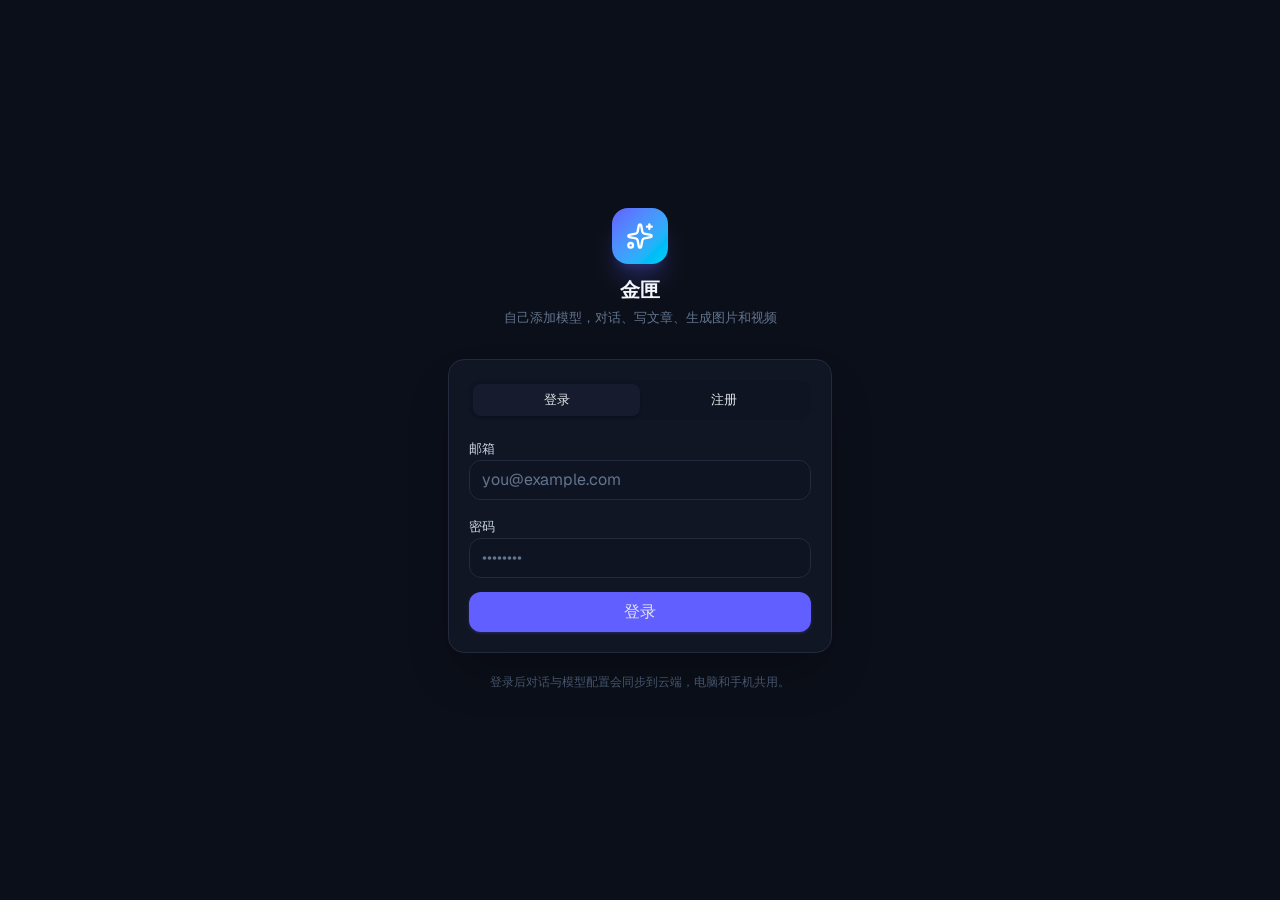
==== index.html @ fba9bb0e "Add files via upload" ====
<!doctype html>
<html lang="zh-CN">
  <head>
    <meta charset="UTF-8" />
    <link rel="icon" type="image/svg+xml" href="/icon.svg" />
    <meta
      name="viewport"
      content="width=device-width, initial-scale=1.0, viewport-fit=cover, interactive-widget=resizes-content"
    />
    <meta name="theme-color" content="#0b0f19" />
    <meta name="apple-mobile-web-app-capable" content="yes" />
    <meta name="apple-mobile-web-app-status-bar-style" content="black-translucent" />
    <meta name="apple-mobile-web-app-title" content="金匣" />
    <link rel="apple-touch-icon" href="/icons/apple-touch-icon.png" />
    <link rel="stylesheet" href="/fonts/noto-serif/serif.css" />
    <title>金匣</title>
    <style>html,body{background:#0b0f19;margin:0}</style>
    <script type="module" crossorigin src="/assets/index-Cqch6Ozb.js"></script>
    <link rel="stylesheet" crossorigin href="/assets/index-hVy7DQeT.css">
  <link rel="manifest" href="/manifest.webmanifest"></head>
  <body>
    <div id="root"></div>
  </body>
</html>
---- fonts/noto-serif/serif.css ----
/* 欢迎页标题子集：9 个分片 */
@font-face {
  font-family: 'Noto Serif SC Variable';
  font-style: normal;
  font-display: swap;
  font-weight: 200 900;
  src: url(./noto-serif-sc-81-wght-normal.woff2) format('woff2-variations');
  unicode-range: U+5289,U+528b,U+528d,U+528f,U+5291-5293,U+529a,U+52a2,U+52a6-52a7,U+52ac-52ad,U+52af,U+52b4-52b5,U+52b9,U+52bb-52bc,U+52be,U+52c1,U+52c5,U+52ca,U+52cd,U+52d0,U+52d6-52d7,U+52d9,U+52db,U+52dd-52de,U+52e0,U+52e2-52e3,U+52e5,U+52e7-52f0,U+52f2-52f3,U+52f5-52f9,U+52fb-52fc,U+5302,U+5304,U+530b,U+530d,U+530f-5310,U+5315,U+531a,U+531c-531d,U+5321,U+5323,U+5326,U+532e-5331,U+5338,U+533c-533e,U+5344-5345,U+534b-534d,U+5350,U+5354,U+5358,U+535d-535f,U+5363,U+5368-5369,U+536c,U+536e-536f,U+5372,U+5379-537b,U+537d,U+538d-538e,U+5390,U+5393-5394,U+5396,U+539b-539d,U+53a0-53a1,U+53a3-53a5,U+53a9,U+53ad-53ae,U+53b0,U+53b2-53b3,U+53b5-53b8,U+53bc,U+53be,U+53c1,U+53c3-53c7,U+53ce-53cf,U+53d2-53d3,U+53d5,U+53da,U+53de-53df,U+53e1-53e2;
}

@font-face {
  font-family: 'Noto Serif SC Variable';
  font-style: normal;
  font-display: swap;
  font-weight: 200 900;
  src: url(./noto-serif-sc-109-wght-normal.woff2) format('woff2-variations');
  unicode-range: U+a5,U+2192,U+2605,U+4e11,U+4e22,U+4e32,U+4f0d,U+4f0f,U+4f69,U+4ff1,U+50b2,U+5154,U+51dd,U+51f0,U+5211,U+5269,U+533f,U+5366-5367,U+5389,U+5413,U+5440,U+5446,U+5561,U+574a,U+5751,U+57ab,U+5806,U+5821,U+582a,U+58f3,U+5938,U+5948,U+5978,U+59d1,U+5a03,U+5a07,U+5ac1,U+5acc,U+5ae9,U+5bb4,U+5bc4,U+5c3f,U+5e3d,U+5e7d,U+5f92,U+5faa,U+5fe0,U+5ffd,U+6016,U+60a0,U+60dc,U+60e8,U+614e,U+6212,U+6284,U+62c6,U+62d3-62d4,U+63f4,U+642c,U+6478,U+6491-6492,U+64e6,U+6591,U+65a4,U+664b,U+6735,U+6746,U+67f1,U+67f3,U+6842,U+68af,U+68c9,U+68cb,U+6a31,U+6b3a,U+6bc1,U+6c0f,U+6c27,U+6c57,U+6cc4,U+6ce5,U+6d2a,U+6d66,U+6d69,U+6daf,U+6e58,U+6ecb,U+6ef4,U+707e,U+7092,U+70ab,U+71d5,U+7275,U+7384,U+73b2,U+7434,U+74e6,U+74f7,U+75bc,U+76c8,U+76d0,U+7709,U+77ac,U+7855,U+78a7,U+78c1,U+7a77,U+7b79,U+7c92,U+7cae,U+7cd5,U+7ea4,U+7eb5,U+7ebd,U+7f5a,U+7fd4,U+7ffc,U+8083,U+8096,U+80a0,U+80d6,U+80de,U+8102,U+8109,U+810f,U+8179,U+8292,U+82b3,U+8352,U+8361,U+83cc,U+841d,U+8461,U+8482,U+8521,U+857e,U+85aa,U+866b,U+8776,U+8896,U+889c,U+88f8,U+8a9e,U+8bc8,U+8bf8,U+8c0b,U+8c28,U+8d2b,U+8d2f,U+8d37,U+8d3a,U+8d54,U+8dc3,U+8dcc,U+8df5,U+8e0f,U+8e48,U+8f86,U+8f88,U+8f9e,U+8fc1,U+8fc8,U+8feb,U+9065,U+90a6,U+90aa,U+90bb,U+90c1,U+94dc,U+9521,U+9676,U+96d5,U+970d,U+9897,U+997c,U+9a70,U+9a76,U+9a9a,U+9ad4,U+9e23,U+9e7f,U+9f3b,U+e675,U+e6b9,U+ffe5;
}

@font-face {
  font-family: 'Noto Serif SC Variable';
  font-style: normal;
  font-display: swap;
  font-weight: 200 900;
  src: url(./noto-serif-sc-112-wght-normal.woff2) format('woff2-variations');
  unicode-range: U+23,U+3d,U+4e01,U+4e39,U+4e73,U+4ecd,U+4ed9,U+4eea,U+4f0a,U+4f1f,U+4f5b,U+4fa0,U+4fc3,U+501f,U+50a8,U+515a,U+5175,U+51a0,U+51c0,U+51e1,U+51e4,U+5200,U+520a,U+5224,U+523a,U+52aa,U+52b1,U+52b3,U+5348,U+5353,U+5360,U+5371,U+5377,U+539a,U+541b,U+5434,U+547c,U+54e6,U+5510,U+5531,U+5609,U+56f0,U+56fa,U+5733,U+574f,U+5851,U+5854,U+5899,U+58c1,U+592e,U+5939,U+5976,U+5986,U+59bb,U+5a18,U+5a74,U+5b59,U+5b87,U+5b97,U+5ba0,U+5bab,U+5bbd-5bbe,U+5bf8,U+5c0a,U+5c3a,U+5c4a,U+5e16,U+5e1d,U+5e2d,U+5e8a,U+6015,U+602a,U+6050,U+6069,U+6162,U+61c2,U+6293,U+6297,U+62b1,U+62bd,U+62df,U+62fc,U+6302,U+635f,U+638c,U+63ed,U+6458,U+6469,U+6563,U+6620,U+6653,U+6696-6697,U+66dd,U+675f,U+676f-6770,U+67d0,U+67d3,U+684c,U+6865,U+6885,U+68b0,U+68ee,U+690d,U+6b23,U+6b32,U+6bd5,U+6c89,U+6d01,U+6d25,U+6d89,U+6da6,U+6db2,U+6df7,U+6ed1,U+6f02,U+70c8,U+70df,U+70e7,U+7126,U+7236,U+7259,U+731c,U+745e,U+74e3,U+751a,U+751c,U+7532,U+7545,U+75db,U+7761,U+7a0d,U+7b51,U+7ca4,U+7cd6,U+7d2b,U+7ea0,U+7eb9,U+7ed8,U+7f18,U+7f29,U+8033,U+804a,U+80a4-80a5,U+80e1,U+817f,U+829d,U+82e6,U+8336,U+840c,U+8499,U+864e,U+8651,U+865a,U+88ad,U+89e6,U+8bd7,U+8bfa,U+8c37,U+8d25,U+8d38,U+8ddd,U+8fea,U+9010,U+9012,U+906d,U+907f-9080,U+90d1,U+9177,U+91ca,U+94fa,U+9501,U+9634-9635,U+9694,U+9707,U+9738,U+9769,U+9a7b,U+9a97,U+9aa8,U+9b3c,U+9c81,U+9ed8;
}

@font-face {
  font-family: 'Noto Serif SC Variable';
  font-style: normal;
  font-display: swap;
  font-weight: 200 900;
  src: url(./noto-serif-sc-114-wght-normal.woff2) format('woff2-variations');
  unicode-range: U+7e,U+2026,U+4e03,U+4e25,U+4e30,U+4e34,U+4e45,U+4e5d,U+4e89,U+4eae,U+4ed8,U+4f11,U+4f19,U+4f24,U+4f34,U+4f59,U+4f73,U+4f9d,U+4fb5,U+5047,U+505c,U+5170,U+519c,U+51cf,U+5267,U+5356,U+5374,U+5382,U+538b,U+53e6,U+5426,U+542b,U+542f,U+5462,U+5473,U+554a,U+5566,U+5708,U+571f,U+5757,U+57df,U+57f9,U+5802,U+590f,U+591c,U+591f,U+592b,U+5965,U+5979,U+5a01,U+5a5a,U+5b63,U+5b69,U+5b81,U+5ba1,U+5ba3,U+5c3c,U+5c42,U+5c81,U+5de7,U+5dee,U+5e0c,U+5e10,U+5e55,U+5e86,U+5e8f,U+5ea7,U+5f02,U+5f52,U+5f81,U+5ff5,U+60ca,U+60e0,U+6279,U+62c5,U+62ff,U+63cf,U+6444,U+64cd,U+653b,U+65bd,U+65e9,U+665a,U+66b4,U+66fe,U+6728,U+6742,U+677e,U+67b6,U+680f,U+68a6,U+68c0,U+699c,U+6b4c,U+6b66,U+6b7b,U+6bcd,U+6bdb,U+6c38,U+6c47,U+6c49,U+6cb3,U+6cb9,U+6ce2,U+6d32,U+6d3e,U+6d4f,U+6e56,U+6fc0,U+7075,U+7206,U+725b,U+72c2,U+73ed,U+7565,U+7591,U+7597,U+75c5,U+76ae,U+76d1,U+76df,U+7834,U+7968,U+7981,U+79c0,U+7a7f,U+7a81,U+7ae5,U+7b14,U+7c89,U+7d27,U+7eaf,U+7eb3,U+7eb8,U+7ec7,U+7ee7,U+7eff,U+7f57,U+7ffb,U+805a,U+80a1,U+822c,U+82cf,U+82e5,U+8363,U+836f,U+84dd,U+878d,U+8840,U+8857,U+8863,U+8865,U+8b66,U+8bb2,U+8bda,U+8c01,U+8c08,U+8c46,U+8d1f,U+8d35,U+8d5b,U+8d5e,U+8da3,U+8ddf,U+8f93,U+8fdd,U+8ff0,U+8ff7,U+8ffd,U+9000,U+9047,U+9152,U+949f,U+94c1,U+94f6,U+9646,U+9648,U+9669,U+969c,U+96ea,U+97e9,U+987b,U+987e,U+989d,U+9970,U+9986,U+9c7c,U+9c9c;
}

@font-face {
  font-family: 'Noto Serif SC Variable';
  font-style: normal;
  font-display: swap;
  font-weight: 200 900;
  src: url(./noto-serif-sc-115-wght-normal.woff2) format('woff2-variations');
  unicode-range: U+25,U+4e14,U+4e1d,U+4e3d,U+4e49,U+4e60,U+4e9a,U+4eb2,U+4ec5,U+4efd,U+4f3c,U+4f4f,U+4f8b,U+4fbf,U+5019,U+5145,U+514b,U+516b,U+516d,U+5174,U+5178,U+517b,U+5199,U+519b,U+51b3,U+51b5,U+5207,U+5212,U+5219,U+521d,U+52bf,U+533b,U+5343,U+5347,U+534a,U+536b,U+5370,U+53e4,U+53f2,U+5403,U+542c,U+547d,U+54a8,U+54cd,U+54ea,U+552e,U+56f4,U+5747,U+575b,U+5883,U+589e,U+5931,U+5947,U+5956-5957,U+5a92,U+5b83,U+5ba4,U+5bb3,U+5bcc,U+5c14,U+5c1a,U+5c3d,U+5c40,U+5c45,U+5c5e,U+5df4,U+5e72,U+5e95,U+5f80,U+5f85,U+5fb7,U+5fd7,U+601d,U+626b,U+627f,U+62c9,U+62cd,U+6309,U+63a7,U+6545,U+65ad,U+65af,U+65c5,U+666e,U+667a,U+670b,U+671b,U+674e,U+677f,U+6781,U+6790,U+6797,U+6821,U+6838-6839,U+697c,U+6b27,U+6b62,U+6bb5,U+6c7d,U+6c99,U+6d4b,U+6d4e,U+6d6a,U+6e29,U+6e2f,U+6ee1,U+6f14,U+6f2b,U+72b6,U+72ec,U+7387,U+7533,U+753b,U+76ca,U+76d8,U+7701,U+773c,U+77ed,U+77f3,U+7814,U+793c,U+79bb,U+79c1,U+79d8,U+79ef,U+79fb,U+7a76,U+7b11,U+7b54,U+7b56,U+7b97,U+7bc7,U+7c73,U+7d20,U+7eaa,U+7ec8,U+7edd,U+7eed,U+7efc,U+7fa4,U+804c,U+8058,U+80cc,U+8111,U+817e,U+826f,U+8303,U+843d,U+89c9,U+89d2,U+8ba2,U+8bbf,U+8bc9,U+8bcd,U+8be6,U+8c22,U+8c61,U+8d22,U+8d26-8d27,U+8d8a,U+8f6f,U+8f7b,U+8f83,U+8f91,U+8fb9,U+8fd4,U+8fdc,U+9002,U+94b1,U+9519,U+95ed,U+961f,U+9632-9633,U+963f,U+968f-9690,U+96be,U+9876,U+9884,U+98de,U+9988,U+9999,U+9ec4,U+ff1b;
}

@font-face {
  font-family: 'Noto Serif SC Variable';
  font-style: normal;
  font-display: swap;
  font-weight: 200 900;
  src: url(./noto-serif-sc-116-wght-normal.woff2) format('woff2-variations');
  unicode-range: U+2b,U+40,U+3000,U+300a-300b,U+4e16,U+4e66,U+4e70,U+4e91-4e92,U+4e94,U+4e9b,U+4ec0,U+4eca,U+4f01,U+4f17-4f18,U+4f46,U+4f4e,U+4f9b,U+4fee,U+503c,U+5065,U+50cf,U+513f,U+5148,U+518d,U+51c6,U+51e0,U+5217,U+529e-529f,U+5341,U+534f,U+5361,U+5386,U+53c2,U+53c8,U+53cc,U+53d7-53d8,U+53ea,U+5404,U+5411,U+5417,U+5427,U+5468,U+559c,U+5668,U+56e0,U+56e2,U+56ed,U+5740,U+57fa,U+58eb,U+5904,U+592a,U+59cb,U+5a31,U+5b58,U+5b9d,U+5bc6,U+5c71,U+5dde,U+5df1,U+5e08,U+5e26,U+5e2e,U+5e93,U+5e97,U+5eb7,U+5f15,U+5f20,U+5f3a,U+5f62,U+5f69,U+5f88,U+5f8b,U+5fc5,U+600e,U+620f,U+6218,U+623f,U+627e,U+628a,U+62a4,U+62db,U+62e9,U+6307,U+6362,U+636e,U+64ad,U+6539,U+653f,U+6548,U+6574,U+6613,U+6625,U+663e,U+666f,U+672a,U+6750,U+6784,U+6a21,U+6b3e,U+6b65,U+6bcf,U+6c11,U+6c5f,U+6df1,U+706b,U+7167,U+724c,U+738b,U+73a9,U+73af,U+7403,U+7537,U+754c,U+7559,U+767d,U+7740,U+786e,U+795e,U+798f,U+79f0,U+7aef,U+7b7e,U+7bb1,U+7ea2,U+7ea6,U+7ec4,U+7ec6,U+7ecd,U+7edc,U+7ef4,U+8003,U+80b2,U+81f3-81f4,U+822a,U+827a,U+82f1,U+83b7,U+8425,U+89c2,U+89c8,U+8ba9,U+8bb8,U+8bc6,U+8bd5,U+8be2,U+8be5,U+8bed,U+8c03,U+8d23,U+8d2d,U+8d34,U+8d70,U+8db3,U+8fbe,U+8fce,U+8fd1,U+8fde,U+9001,U+901f-9020,U+90a3,U+914d,U+91c7,U+94fe,U+9500,U+952e,U+9605,U+9645,U+9662,U+9664,U+9700,U+9752,U+975e,U+97f3,U+9879,U+9886,U+98df,U+9a6c,U+9a8c,U+9ed1,U+9f99;
}

@font-face {
  font-family: 'Noto Serif SC Variable';
  font-style: normal;
  font-display: swap;
  font-weight: 200 900;
  src: url(./noto-serif-sc-117-wght-normal.woff2) format('woff2-variations');
  unicode-range: U+4e,U+201c-201d,U+3010-3011,U+4e07,U+4e1c,U+4e24,U+4e3e,U+4e48,U+4e50,U+4e5f,U+4e8b-4e8c,U+4ea4,U+4eab-4eac,U+4ecb,U+4ece,U+4ed6,U+4ee3,U+4ef6-4ef7,U+4efb,U+4f20,U+4f55,U+4f7f,U+4fdd,U+505a,U+5143,U+5149,U+514d,U+5171,U+5177,U+518c,U+51fb,U+521b,U+5229,U+522b,U+52a9,U+5305,U+5317,U+534e,U+5355,U+5357,U+535a,U+5373,U+539f,U+53bb,U+53ca,U+53cd,U+53d6,U+53e3,U+53f0,U+5458,U+5546,U+56db,U+573a,U+578b,U+57ce,U+58f0,U+590d,U+5934,U+5973,U+5b57,U+5b8c,U+5b98,U+5bb9,U+5bfc,U+5c06,U+5c11,U+5c31,U+5c55,U+5df2,U+5e03,U+5e38,U+5e76,U+5e94,U+5efa,U+5f71,U+5f97,U+5feb,U+6001,U+603b,U+60f3,U+611f,U+6216,U+624d,U+6253,U+6295,U+6301,U+6392,U+641c,U+652f,U+653e,U+6559,U+6599,U+661f,U+671f,U+672f,U+6761,U+67e5,U+6807,U+6837,U+683c,U+6848,U+6b22,U+6b64,U+6bd4,U+6c14,U+6c34,U+6c42,U+6ca1,U+6d41,U+6d77,U+6d88,U+6e05,U+6e38,U+6e90,U+7136,U+7231,U+7531,U+767e,U+76ee,U+76f4,U+771f,U+7801,U+793a,U+79cd,U+7a0b,U+7a7a,U+7acb,U+7ae0,U+7b2c,U+7b80,U+7ba1,U+7cbe,U+7d22,U+7ea7,U+7ed3,U+7ed9,U+7edf,U+7f16,U+7f6e,U+8001,U+800c,U+8272,U+8282,U+82b1,U+8350,U+88ab,U+88c5,U+897f,U+89c1,U+89c4,U+89e3,U+8a00,U+8ba1,U+8ba4,U+8bae-8bb0,U+8bbe,U+8bc1,U+8bc4,U+8bfb,U+8d28,U+8d39,U+8d77,U+8d85,U+8def,U+8eab,U+8f66,U+8f6c,U+8f7d,U+8fd0,U+9009,U+90ae,U+90fd,U+91cc-91cd,U+91cf,U+95fb,U+9650,U+96c6,U+9891,U+98ce,U+ff1f;
}

@font-face {
  font-family: 'Noto Serif SC Variable';
  font-style: normal;
  font-display: swap;
  font-weight: 200 900;
  src: url(./noto-serif-sc-118-wght-normal.woff2) format('woff2-variations');
  unicode-range: U+d,U+3e,U+5f,U+7c,U+a0,U+a9,U+4e09-4e0b,U+4e0d-4e0e,U+4e13,U+4e1a,U+4e2a,U+4e3a-4e3b,U+4e4b,U+4e86,U+4e8e,U+4ea7,U+4eba,U+4ee4-4ee5,U+4eec,U+4f1a,U+4f4d,U+4f53,U+4f5c,U+4f60,U+4fe1,U+5165,U+5168,U+516c,U+5173,U+5176,U+5185,U+51fa,U+5206,U+5230,U+5236,U+524d,U+529b,U+52a0-52a1,U+52a8,U+5316,U+533a,U+53cb,U+53d1,U+53ef,U+53f7-53f8,U+5408,U+540c-540e,U+544a,U+548c,U+54c1,U+56de,U+56fd-56fe,U+5728,U+5730,U+5907,U+5916,U+591a,U+5927,U+5929,U+597d,U+5982,U+5b50,U+5b66,U+5b89,U+5b9a,U+5b9e,U+5ba2,U+5bb6,U+5bf9,U+5c0f,U+5de5,U+5e02,U+5e73-5e74,U+5e7f,U+5ea6,U+5f00,U+5f0f,U+5f53,U+5f55,U+5fae,U+5fc3,U+6027,U+606f,U+60a8,U+60c5,U+610f,U+6210-6211,U+6237,U+6240,U+624b,U+6280,U+62a5,U+63a5,U+63a8,U+63d0,U+6536,U+6570,U+6587,U+65b9,U+65e0,U+65f6,U+660e,U+662d,U+662f,U+66f4,U+6700,U+670d,U+672c,U+673a,U+6743,U+6765,U+679c,U+682a,U+6b21,U+6b63,U+6cbb,U+6cd5,U+6ce8,U+6d3b,U+70ed,U+7247-7248,U+7269,U+7279,U+73b0,U+7406,U+751f,U+7528,U+7535,U+767b,U+76f8,U+770b,U+77e5,U+793e,U+79d1,U+7ad9,U+7b49,U+7c7b,U+7cfb,U+7ebf,U+7ecf,U+7f8e,U+8005,U+8054,U+80fd,U+81ea,U+85cf,U+884c,U+8868,U+8981,U+89c6,U+8bba,U+8bdd,U+8bf4,U+8bf7,U+8d44,U+8fc7,U+8fd8-8fd9,U+8fdb,U+901a,U+9053,U+90e8,U+91d1,U+957f,U+95e8,U+95ee,U+95f4,U+9762,U+9875,U+9898,U+9996,U+9ad8,U+ff01,U+ff08-ff09;
}

@font-face {
  font-family: 'Noto Serif SC Variable';
  font-style: normal;
  font-display: swap;
  font-weight: 200 900;
  src: url(./noto-serif-sc-119-wght-normal.woff2) format('woff2-variations');
  unicode-range: U+20-22,U+27-2a,U+2c-3b,U+3f,U+41-4d,U+4f-5d,U+61-7b,U+7d,U+ab,U+ae,U+b2,U+b7,U+bb,U+df-e5,U+e7-ea,U+ec-ed,U+f1-f4,U+f6,U+f9-fa,U+fc,U+101,U+103,U+113,U+12b,U+148,U+14d,U+16b,U+1ce,U+1d0,U+300-301,U+1ebf,U+1ec7,U+2013-2014,U+2022,U+2027,U+2039-203a,U+2122,U+3001-3002,U+3042,U+3044,U+3046,U+3048,U+304a-3055,U+3057,U+3059-305b,U+305d,U+305f-3061,U+3063-306b,U+306d-3073,U+3075-3076,U+3078-3079,U+307b,U+307e-307f,U+3081-308d,U+308f,U+3092-3093,U+30a1-30a4,U+30a6-30bb,U+30bd,U+30bf-30c1,U+30c3-30c4,U+30c6-30cb,U+30cd-30d7,U+30d9-30e1,U+30e3-30e7,U+30e9-30ed,U+30ef,U+30f3,U+30fb-30fc,U+3127,U+4e00,U+4e2d,U+65b0,U+65e5,U+6708-6709,U+70b9,U+7684,U+7f51,U+ff0c,U+ff0e,U+ff1a;
}
---- assets/index-hVy7DQeT.css ----
@font-face{font-family:Geist Variable;font-style:normal;font-display:swap;font-weight:100 900;src:url(/assets/geist-cyrillic-ext-wght-normal-DjL33-gN.woff2)format("woff2-variations");unicode-range:U+460-52F,U+1C80-1C8A,U+20B4,U+2DE0-2DFF,U+A640-A69F,U+FE2E-FE2F}@font-face{font-family:Geist Variable;font-style:normal;font-display:swap;font-weight:100 900;src:url(/assets/geist-cyrillic-wght-normal-BEAKL7Jp.woff2)format("woff2-variations");unicode-range:U+301,U+400-45F,U+490-491,U+4B0-4B1,U+2116}@font-face{font-family:Geist Variable;font-style:normal;font-display:swap;font-weight:100 900;src:url(/assets/geist-vietnamese-wght-normal-6IgcOCM7.woff2)format("woff2-variations");unicode-range:U+102-103,U+110-111,U+128-129,U+168-169,U+1A0-1A1,U+1AF-1B0,U+300-301,U+303-304,U+308-309,U+323,U+329,U+1EA0-1EF9,U+20AB}@font-face{font-family:Geist Variable;font-style:normal;font-display:swap;font-weight:100 900;src:url(/assets/geist-latin-ext-wght-normal-DC-KSUi6.woff2)format("woff2-variations");unicode-range:U+100-2BA,U+2BD-2C5,U+2C7-2CC,U+2CE-2D7,U+2DD-2FF,U+304,U+308,U+329,U+1D00-1DBF,U+1E00-1E9F,U+1EF2-1EFF,U+2020,U+20A0-20AB,U+20AD-20C0,U+2113,U+2C60-2C7F,U+A720-A7FF}@font-face{font-family:Geist Variable;font-style:normal;font-display:swap;font-weight:100 900;src:url(/assets/geist-latin-wght-normal-BgDaEnEv.woff2)format("woff2-variations");unicode-range:U+??,U+131,U+152-153,U+2BB-2BC,U+2C6,U+2DA,U+2DC,U+304,U+308,U+329,U+2000-206F,U+20AC,U+2122,U+2191,U+2193,U+2212,U+2215,U+FEFF,U+FFFD}@layer properties{@supports (((-webkit-hyphens:none)) and (not (margin-trim:block))) or ((-moz-orient:inline) and (not (color:rgb(from red r g b)))){*,:before,:after,::backdrop{--tw-translate-x:0;--tw-translate-y:0;--tw-translate-z:0;--tw-rotate-x:initial;--tw-rotate-y:initial;--tw-rotate-z:initial;--tw-skew-x:initial;--tw-skew-y:initial;--tw-space-y-reverse:0;--tw-border-style:solid;--tw-gradient-position:initial;--tw-gradient-from:#0000;--tw-gradient-via:#0000;--tw-gradient-to:#0000;--tw-gradient-stops:initial;--tw-gradient-via-stops:initial;--tw-gradient-from-position:0%;--tw-gradient-via-position:50%;--tw-gradient-to-position:100%;--tw-leading:initial;--tw-font-weight:initial;--tw-tracking:initial;--tw-ordinal:initial;--tw-slashed-zero:initial;--tw-numeric-figure:initial;--tw-numeric-spacing:initial;--tw-numeric-fraction:initial;--tw-shadow:0 0 #0000;--tw-shadow-color:initial;--tw-shadow-alpha:100%;--tw-inset-shadow:0 0 #0000;--tw-inset-shadow-color:initial;--tw-inset-shadow-alpha:100%;--tw-ring-color:initial;--tw-ring-shadow:0 0 #0000;--tw-inset-ring-color:initial;--tw-inset-ring-shadow:0 0 #0000;--tw-ring-inset:initial;--tw-ring-offset-width:0px;--tw-ring-offset-color:#fff;--tw-ring-offset-shadow:0 0 #0000;--tw-blur:initial;--tw-brightness:initial;--tw-contrast:initial;--tw-grayscale:initial;--tw-hue-rotate:initial;--tw-invert:initial;--tw-opacity:initial;--tw-saturate:initial;--tw-sepia:initial;--tw-drop-shadow:initial;--tw-drop-shadow-color:initial;--tw-drop-shadow-alpha:100%;--tw-drop-shadow-size:initial;--tw-backdrop-blur:initial;--tw-backdrop-brightness:initial;--tw-backdrop-contrast:initial;--tw-backdrop-grayscale:initial;--tw-backdrop-hue-rotate:initial;--tw-backdrop-invert:initial;--tw-backdrop-opacity:initial;--tw-backdrop-saturate:initial;--tw-backdrop-sepia:initial;--tw-duration:initial;--tw-scale-x:1;--tw-scale-y:1;--tw-scale-z:1}}}@layer theme{:root,:host{--font-sans:"Geist Variable", "PingFang SC", "HarmonyOS Sans SC", "MiSans", "Noto Sans SC", "Microsoft YaHei UI", "Microsoft YaHei", system-ui, sans-serif;--font-serif:"Noto Serif SC Variable", "Songti SC", "Noto Serif SC", "SimSun", serif;--font-mono:ui-monospace, SFMono-Regular, Menlo, Monaco, Consolas, "Liberation Mono", "Courier New", monospace;--color-red-100:oklch(93.6% .032 17.717);--color-red-200:oklch(88.5% .062 18.334);--color-red-300:oklch(80.8% .114 19.571);--color-red-400:oklch(70.4% .191 22.216);--color-red-500:oklch(63.7% .237 25.331);--color-red-950:oklch(25.8% .092 26.042);--color-amber-300:oklch(87.9% .169 91.605);--color-amber-400:oklch(82.8% .189 84.429);--color-amber-500:oklch(76.9% .188 70.08);--color-emerald-100:oklch(95% .052 163.051);--color-emerald-300:oklch(84.5% .143 164.978);--color-emerald-400:oklch(76.5% .177 163.223);--color-emerald-500:oklch(69.6% .17 162.48);--color-emerald-950:oklch(26.2% .051 172.552);--color-cyan-200:oklch(91.7% .08 205.041);--color-cyan-300:oklch(86.5% .127 207.078);--color-cyan-400:oklch(78.9% .154 211.53);--color-cyan-500:oklch(71.5% .143 215.221);--color-indigo-200:oklch(87% .065 274.039);--color-indigo-300:oklch(78.5% .115 274.713);--color-indigo-400:oklch(67.3% .182 276.935);--color-indigo-500:oklch(58.5% .233 277.117);--color-slate-100:oklch(96.8% .007 247.896);--color-slate-200:oklch(92.9% .013 255.508);--color-slate-300:oklch(86.9% .022 252.894);--color-slate-400:oklch(70.4% .04 256.788);--color-slate-500:oklch(55.4% .046 257.417);--color-slate-600:oklch(44.6% .043 257.281);--color-slate-700:oklch(37.2% .044 257.287);--color-black:#000;--color-white:#fff;--spacing:.25rem;--container-sm:24rem;--container-md:28rem;--container-lg:32rem;--container-xl:36rem;--container-2xl:42rem;--container-3xl:48rem;--container-4xl:56rem;--text-xs:.75rem;--text-xs--line-height:calc(1 / .75);--text-sm:.875rem;--text-sm--line-height:calc(1.25 / .875);--text-lg:1.125rem;--text-lg--line-height:calc(1.75 / 1.125);--text-xl:1.25rem;--text-xl--line-height:calc(1.75 / 1.25);--font-weight-medium:500;--font-weight-semibold:600;--tracking-tight:-.025em;--tracking-wider:.05em;--leading-tight:1.25;--leading-relaxed:1.625;--radius-md:.375rem;--radius-lg:.5rem;--radius-xl:.75rem;--radius-2xl:1rem;--animate-spin:spin 1s linear infinite;--animate-pulse:pulse 2s cubic-bezier(.4, 0, .6, 1) infinite;--animate-bounce:bounce 1s infinite;--blur-sm:8px;--blur-xl:24px;--blur-3xl:64px;--aspect-video:16 / 9;--default-transition-duration:.15s;--default-transition-timing-function:cubic-bezier(.4, 0, .2, 1);--default-font-family:var(--font-sans);--default-mono-font-family:var(--font-mono);--color-app:#0b0f19;--color-panel:#111625;--color-panel-2:#161c2d;--color-line:#232a3d}}@layer base{*,:after,:before,::backdrop{box-sizing:border-box;border:0 solid;margin:0;padding:0}::file-selector-button{box-sizing:border-box;border:0 solid;margin:0;padding:0}html,:host{-webkit-text-size-adjust:100%;tab-size:4;line-height:1.5;font-family:var(--default-font-family,-apple-system, BlinkMacSystemFont, "Segoe UI", Roboto, "Helvetica Neue", "Noto Sans", Arial, sans-serif, "Apple Color Emoji", "Segoe UI Emoji", "Segoe UI Symbol", "Noto Color Emoji");font-feature-settings:var(--default-font-feature-settings,normal);font-variation-settings:var(--default-font-variation-settings,normal);-webkit-tap-highlight-color:transparent}hr{height:0;color:inherit;border-top-width:1px}abbr:where([title]){-webkit-text-decoration:underline dotted;text-decoration:underline dotted}h1,h2,h3,h4,h5,h6{font-size:inherit;font-weight:inherit}a{color:inherit;-webkit-text-decoration:inherit;-webkit-text-decoration:inherit;-webkit-text-decoration:inherit;-webkit-text-decoration:inherit;text-decoration:inherit}b,strong{font-weight:bolder}code,kbd,samp,pre{font-family:var(--default-mono-font-family,ui-monospace, SFMono-Regular, Menlo, Monaco, Consolas, "Liberation Mono", "Courier New", monospace);font-feature-settings:var(--default-mono-font-feature-settings,normal);font-variation-settings:var(--default-mono-font-variation-settings,normal);font-size:1em}small{font-size:80%}sub,sup{vertical-align:baseline;font-size:75%;line-height:0;position:relative}sub{bottom:-.25em}sup{top:-.5em}table{text-indent:0;border-color:inherit;border-collapse:collapse}:-moz-focusring:where(:not(iframe)){outline:auto}progress{vertical-align:baseline}summary{display:list-item}ol,ul,menu{list-style:none}img,svg,video,canvas,audio,iframe,embed,object{vertical-align:middle;display:block}img,video{max-width:100%;height:auto}button,input,select,optgroup,textarea{font:inherit;font-feature-settings:inherit;font-variation-settings:inherit;letter-spacing:inherit;color:inherit;opacity:1;background-color:#0000;border-radius:0}::file-selector-button{font:inherit;font-feature-settings:inherit;font-variation-settings:inherit;letter-spacing:inherit;color:inherit;opacity:1;background-color:#0000;border-radius:0}:where(select:is([multiple],[size])) optgroup{font-weight:bolder}:where(select:is([multiple],[size])) optgroup option{padding-inline-start:20px}::file-selector-button{margin-inline-end:4px}::placeholder{opacity:1}@supports (not ((-webkit-appearance:-apple-pay-button))) or (contain-intrinsic-size:1px){::placeholder{color:currentColor}@supports (color:color-mix(in lab, red, red)){::placeholder{color:color-mix(in oklab, currentcolor 50%, transparent)}}}textarea{resize:vertical}::-webkit-search-decoration{-webkit-appearance:none}::-webkit-date-and-time-value{min-height:1lh;text-align:inherit}::-webkit-datetime-edit{display:inline-flex}::-webkit-datetime-edit-fields-wrapper{padding:0}::-webkit-datetime-edit{padding-block:0}::-webkit-datetime-edit-year-field{padding-block:0}::-webkit-datetime-edit-month-field{padding-block:0}::-webkit-datetime-edit-day-field{padding-block:0}::-webkit-datetime-edit-hour-field{padding-block:0}::-webkit-datetime-edit-minute-field{padding-block:0}::-webkit-datetime-edit-second-field{padding-block:0}::-webkit-datetime-edit-millisecond-field{padding-block:0}::-webkit-datetime-edit-meridiem-field{padding-block:0}::-webkit-calendar-picker-indicator{line-height:1}:-moz-ui-invalid{box-shadow:none}button,input:where([type=button],[type=reset],[type=submit]){appearance:button}::file-selector-button{appearance:button}::-webkit-inner-spin-button{height:auto}::-webkit-outer-spin-button{height:auto}[hidden]:where(:not([hidden=until-found])){display:none!important}}@layer components;@layer utilities{.pointer-events-auto{pointer-events:auto}.pointer-events-none{pointer-events:none}.absolute{position:absolute}.fixed{position:fixed}.relative{position:relative}.sticky{position:sticky}.inset-0{inset:0}.inset-x-0{inset-inline:0}.inset-y-0{inset-block:0}.top-0{top:0}.top-0\.5{top:calc(var(--spacing) * .5)}.top-1{top:var(--spacing)}.top-10{top:calc(var(--spacing) * 10)}.top-24{top:calc(var(--spacing) * 24)}.-right-20{right:calc(var(--spacing) * -20)}.right-0{right:0}.right-0\.5{right:calc(var(--spacing) * .5)}.right-1{right:var(--spacing)}.right-3{right:calc(var(--spacing) * 3)}.bottom-0{bottom:0}.bottom-3{bottom:calc(var(--spacing) * 3)}.bottom-6{bottom:calc(var(--spacing) * 6)}.bottom-20{bottom:calc(var(--spacing) * 20)}.bottom-full{bottom:100%}.-left-24{left:calc(var(--spacing) * -24)}.left-0{left:0}.left-1\/2{left:50%}.z-10{z-index:10}.z-20{z-index:20}.z-30{z-index:30}.z-40{z-index:40}.z-50{z-index:50}.z-\[55\]{z-index:55}.z-\[60\]{z-index:60}.z-\[70\]{z-index:70}.mx-auto{margin-inline:auto}.my-1\.5{margin-block:calc(var(--spacing) * 1.5)}.mt-0\.5{margin-top:calc(var(--spacing) * .5)}.mt-1{margin-top:var(--spacing)}.mt-1\.5{margin-top:calc(var(--spacing) * 1.5)}.mt-2{margin-top:calc(var(--spacing) * 2)}.mt-2\.5{margin-top:calc(var(--spacing) * 2.5)}.mt-3{margin-top:calc(var(--spacing) * 3)}.mt-4{margin-top:calc(var(--spacing) * 4)}.mt-5{margin-top:calc(var(--spacing) * 5)}.mt-6{margin-top:calc(var(--spacing) * 6)}.mt-12{margin-top:calc(var(--spacing) * 12)}.mt-\[3px\]{margin-top:3px}.mb-1{margin-bottom:var(--spacing)}.mb-2{margin-bottom:calc(var(--spacing) * 2)}.mb-2\.5{margin-bottom:calc(var(--spacing) * 2.5)}.mb-3{margin-bottom:calc(var(--spacing) * 3)}.mb-4{margin-bottom:calc(var(--spacing) * 4)}.mb-5{margin-bottom:calc(var(--spacing) * 5)}.mb-6{margin-bottom:calc(var(--spacing) * 6)}.mb-8{margin-bottom:calc(var(--spacing) * 8)}.-ml-1{margin-left:calc(var(--spacing) * -1)}.-ml-2{margin-left:calc(var(--spacing) * -2)}.ml-0\.5{margin-left:calc(var(--spacing) * .5)}.ml-auto{margin-left:auto}.line-clamp-2{-webkit-line-clamp:2;-webkit-box-orient:vertical;display:-webkit-box;overflow:hidden}.line-clamp-3{-webkit-line-clamp:3;-webkit-box-orient:vertical;display:-webkit-box;overflow:hidden}.block{display:block}.flex{display:flex}.grid{display:grid}.hidden{display:none}.inline-block{display:inline-block}.inline-flex{display:inline-flex}.table{display:table}.aspect-square{aspect-ratio:1}.aspect-video{aspect-ratio:var(--aspect-video)}.h-1\.5{height:calc(var(--spacing) * 1.5)}.h-3{height:calc(var(--spacing) * 3)}.h-3\.5{height:calc(var(--spacing) * 3.5)}.h-4{height:calc(var(--spacing) * 4)}.h-5{height:calc(var(--spacing) * 5)}.h-6{height:calc(var(--spacing) * 6)}.h-7{height:calc(var(--spacing) * 7)}.h-8{height:calc(var(--spacing) * 8)}.h-9{height:calc(var(--spacing) * 9)}.h-10{height:calc(var(--spacing) * 10)}.h-11{height:calc(var(--spacing) * 11)}.h-12{height:calc(var(--spacing) * 12)}.h-14{height:calc(var(--spacing) * 14)}.h-16{height:calc(var(--spacing) * 16)}.h-64{height:calc(var(--spacing) * 64)}.h-72{height:calc(var(--spacing) * 72)}.h-\[19px\]{height:19px}.h-\[460px\]{height:460px}.h-dvh{height:100dvh}.h-full{height:100%}.max-h-64{max-height:calc(var(--spacing) * 64)}.max-h-\[92dvh\]{max-height:92dvh}.max-h-\[200px\]{max-height:200px}.max-h-\[360px\]{max-height:360px}.max-h-\[min\(60vh\,420px\)\]{max-height:min(60vh,420px)}.min-h-0{min-height:0}.min-h-14{min-height:calc(var(--spacing) * 14)}.min-h-dvh{min-height:100dvh}.min-h-full{min-height:100%}.w-1\.5{width:calc(var(--spacing) * 1.5)}.w-1\/3{width:33.3333%}.w-3{width:calc(var(--spacing) * 3)}.w-3\.5{width:calc(var(--spacing) * 3.5)}.w-4{width:calc(var(--spacing) * 4)}.w-5{width:calc(var(--spacing) * 5)}.w-6{width:calc(var(--spacing) * 6)}.w-7{width:calc(var(--spacing) * 7)}.w-8{width:calc(var(--spacing) * 8)}.w-9{width:calc(var(--spacing) * 9)}.w-10{width:calc(var(--spacing) * 10)}.w-11{width:calc(var(--spacing) * 11)}.w-12{width:calc(var(--spacing) * 12)}.w-14{width:calc(var(--spacing) * 14)}.w-16{width:calc(var(--spacing) * 16)}.w-64{width:calc(var(--spacing) * 64)}.w-72{width:calc(var(--spacing) * 72)}.w-\[2px\]{width:2px}.w-\[19px\]{width:19px}.w-\[82\%\]{width:82%}.w-\[86\%\]{width:86%}.w-\[210px\]{width:210px}.w-\[264px\]{width:264px}.w-\[280px\]{width:280px}.w-\[320px\]{width:320px}.w-\[min\(92vw\,520px\)\]{width:min(92vw,520px)}.w-full{width:100%}.max-w-2xl{max-width:var(--container-2xl)}.max-w-3xl{max-width:var(--container-3xl)}.max-w-4xl{max-width:var(--container-4xl)}.max-w-\[72px\]{max-width:72px}.max-w-\[82vw\]{max-width:82vw}.max-w-\[85\%\]{max-width:85%}.max-w-\[136px\]{max-width:136px}.max-w-\[220px\]{max-width:220px}.max-w-\[240px\]{max-width:240px}.max-w-\[320px\]{max-width:320px}.max-w-\[360px\]{max-width:360px}.max-w-\[calc\(100vw-1\.5rem\)\]{max-width:calc(100vw - 1.5rem)}.max-w-md{max-width:var(--container-md)}.max-w-sm{max-width:var(--container-sm)}.max-w-xl{max-width:var(--container-xl)}.min-w-0{min-width:0}.min-w-\[150px\]{min-width:150px}.flex-1{flex:1}.shrink-0{flex-shrink:0}.-translate-x-1\/2{--tw-translate-x:calc(calc(1 / 2 * 100%) * -1);translate:var(--tw-translate-x) var(--tw-translate-y)}.rotate-180{rotate:180deg}.transform{transform:var(--tw-rotate-x, ) var(--tw-rotate-y, ) var(--tw-rotate-z, ) var(--tw-skew-x, ) var(--tw-skew-y, )}.animate-bounce{animation:var(--animate-bounce)}.animate-pulse{animation:var(--animate-pulse)}.animate-spin{animation:var(--animate-spin)}.cursor-pointer{cursor:pointer}.resize{resize:both}.resize-none{resize:none}.resize-y{resize:vertical}.scroll-mt-2{scroll-margin-top:calc(var(--spacing) * 2)}.grid-cols-1{grid-template-columns:repeat(1,minmax(0,1fr))}.grid-cols-2{grid-template-columns:repeat(2,minmax(0,1fr))}.grid-cols-4{grid-template-columns:repeat(4,minmax(0,1fr))}.flex-col{flex-direction:column}.flex-wrap{flex-wrap:wrap}.items-baseline{align-items:baseline}.items-center{align-items:center}.items-end{align-items:flex-end}.items-start{align-items:flex-start}.items-stretch{align-items:stretch}.justify-between{justify-content:space-between}.justify-center{justify-content:center}.justify-end{justify-content:flex-end}.gap-0\.5{gap:calc(var(--spacing) * .5)}.gap-1{gap:var(--spacing)}.gap-1\.5{gap:calc(var(--spacing) * 1.5)}.gap-2{gap:calc(var(--spacing) * 2)}.gap-2\.5{gap:calc(var(--spacing) * 2.5)}.gap-3{gap:calc(var(--spacing) * 3)}:where(.space-y-0\.5>:not(:last-child)){--tw-space-y-reverse:0;margin-block-start:calc(calc(var(--spacing) * .5) * var(--tw-space-y-reverse));margin-block-end:calc(calc(var(--spacing) * .5) * calc(1 - var(--tw-space-y-reverse)))}:where(.space-y-1>:not(:last-child)){--tw-space-y-reverse:0;margin-block-start:calc(var(--spacing) * var(--tw-space-y-reverse));margin-block-end:calc(var(--spacing) * calc(1 - var(--tw-space-y-reverse)))}:where(.space-y-1\.5>:not(:last-child)){--tw-space-y-reverse:0;margin-block-start:calc(calc(var(--spacing) * 1.5) * var(--tw-space-y-reverse));margin-block-end:calc(calc(var(--spacing) * 1.5) * calc(1 - var(--tw-space-y-reverse)))}:where(.space-y-2>:not(:last-child)){--tw-space-y-reverse:0;margin-block-start:calc(calc(var(--spacing) * 2) * var(--tw-space-y-reverse));margin-block-end:calc(calc(var(--spacing) * 2) * calc(1 - var(--tw-space-y-reverse)))}:where(.space-y-2\.5>:not(:last-child)){--tw-space-y-reverse:0;margin-block-start:calc(calc(var(--spacing) * 2.5) * var(--tw-space-y-reverse));margin-block-end:calc(calc(var(--spacing) * 2.5) * calc(1 - var(--tw-space-y-reverse)))}:where(.space-y-3>:not(:last-child)){--tw-space-y-reverse:0;margin-block-start:calc(calc(var(--spacing) * 3) * var(--tw-space-y-reverse));margin-block-end:calc(calc(var(--spacing) * 3) * calc(1 - var(--tw-space-y-reverse)))}:where(.space-y-3\.5>:not(:last-child)){--tw-space-y-reverse:0;margin-block-start:calc(calc(var(--spacing) * 3.5) * var(--tw-space-y-reverse));margin-block-end:calc(calc(var(--spacing) * 3.5) * calc(1 - var(--tw-space-y-reverse)))}:where(.space-y-4>:not(:last-child)){--tw-space-y-reverse:0;margin-block-start:calc(calc(var(--spacing) * 4) * var(--tw-space-y-reverse));margin-block-end:calc(calc(var(--spacing) * 4) * calc(1 - var(--tw-space-y-reverse)))}:where(.space-y-5>:not(:last-child)){--tw-space-y-reverse:0;margin-block-start:calc(calc(var(--spacing) * 5) * var(--tw-space-y-reverse));margin-block-end:calc(calc(var(--spacing) * 5) * calc(1 - var(--tw-space-y-reverse)))}:where(.space-y-8>:not(:last-child)){--tw-space-y-reverse:0;margin-block-start:calc(calc(var(--spacing) * 8) * var(--tw-space-y-reverse));margin-block-end:calc(calc(var(--spacing) * 8) * calc(1 - var(--tw-space-y-reverse)))}.truncate{text-overflow:ellipsis;white-space:nowrap;overflow:hidden}.overflow-hidden{overflow:hidden}.overflow-y-auto{overflow-y:auto}.overscroll-contain{overscroll-behavior:contain}.rounded{border-radius:.25rem}.rounded-2xl{border-radius:var(--radius-2xl)}.rounded-full{border-radius:2147483647px}.rounded-lg{border-radius:var(--radius-lg)}.rounded-md{border-radius:var(--radius-md)}.rounded-xl{border-radius:var(--radius-xl)}.rounded-t-2xl{border-top-left-radius:var(--radius-2xl);border-top-right-radius:var(--radius-2xl)}.rounded-br-md{border-bottom-right-radius:var(--radius-md)}.border{border-style:var(--tw-border-style);border-width:1px}.border-t{border-top-style:var(--tw-border-style);border-top-width:1px}.border-r{border-right-style:var(--tw-border-style);border-right-width:1px}.border-b{border-bottom-style:var(--tw-border-style);border-bottom-width:1px}.border-amber-500\/20{border-color:#f99c0033}@supports (color:color-mix(in lab, red, red)){.border-amber-500\/20{border-color:color-mix(in oklab, var(--color-amber-500) 20%, transparent)}}.border-amber-500\/25{border-color:#f99c0040}@supports (color:color-mix(in lab, red, red)){.border-amber-500\/25{border-color:color-mix(in oklab, var(--color-amber-500) 25%, transparent)}}.border-emerald-500\/25{border-color:#00bb7f40}@supports (color:color-mix(in lab, red, red)){.border-emerald-500\/25{border-color:color-mix(in oklab, var(--color-emerald-500) 25%, transparent)}}.border-emerald-500\/30{border-color:#00bb7f4d}@supports (color:color-mix(in lab, red, red)){.border-emerald-500\/30{border-color:color-mix(in oklab, var(--color-emerald-500) 30%, transparent)}}.border-indigo-500\/25{border-color:#625fff40}@supports (color:color-mix(in lab, red, red)){.border-indigo-500\/25{border-color:color-mix(in oklab, var(--color-indigo-500) 25%, transparent)}}.border-indigo-500\/30{border-color:#625fff4d}@supports (color:color-mix(in lab, red, red)){.border-indigo-500\/30{border-color:color-mix(in oklab, var(--color-indigo-500) 30%, transparent)}}.border-indigo-500\/60{border-color:#625fff99}@supports (color:color-mix(in lab, red, red)){.border-indigo-500\/60{border-color:color-mix(in oklab, var(--color-indigo-500) 60%, transparent)}}.border-line{border-color:var(--color-line)}.border-line\/70{border-color:#232a3db3}@supports (color:color-mix(in lab, red, red)){.border-line\/70{border-color:color-mix(in oklab, var(--color-line) 70%, transparent)}}.border-red-400\/30{border-color:#ff65684d}@supports (color:color-mix(in lab, red, red)){.border-red-400\/30{border-color:color-mix(in oklab, var(--color-red-400) 30%, transparent)}}.border-red-500\/25{border-color:#fb2c3640}@supports (color:color-mix(in lab, red, red)){.border-red-500\/25{border-color:color-mix(in oklab, var(--color-red-500) 25%, transparent)}}.border-red-500\/30{border-color:#fb2c364d}@supports (color:color-mix(in lab, red, red)){.border-red-500\/30{border-color:color-mix(in oklab, var(--color-red-500) 30%, transparent)}}.bg-\[\#0e1422\]{background-color:#0e1422}.bg-\[\#111625\]\/95{background-color:oklab(20.3147% -.000310399 -.0311034/.95)}.bg-amber-500\/5{background-color:#f99c000d}@supports (color:color-mix(in lab, red, red)){.bg-amber-500\/5{background-color:color-mix(in oklab, var(--color-amber-500) 5%, transparent)}}.bg-amber-500\/10{background-color:#f99c001a}@supports (color:color-mix(in lab, red, red)){.bg-amber-500\/10{background-color:color-mix(in oklab, var(--color-amber-500) 10%, transparent)}}.bg-app{background-color:var(--color-app)}.bg-app\/90{background-color:#0b0f19e6}@supports (color:color-mix(in lab, red, red)){.bg-app\/90{background-color:color-mix(in oklab, var(--color-app) 90%, transparent)}}.bg-black{background-color:var(--color-black)}.bg-black\/50{background-color:#00000080}@supports (color:color-mix(in lab, red, red)){.bg-black\/50{background-color:color-mix(in oklab, var(--color-black) 50%, transparent)}}.bg-black\/60{background-color:#0009}@supports (color:color-mix(in lab, red, red)){.bg-black\/60{background-color:color-mix(in oklab, var(--color-black) 60%, transparent)}}.bg-black\/70{background-color:#000000b3}@supports (color:color-mix(in lab, red, red)){.bg-black\/70{background-color:color-mix(in oklab, var(--color-black) 70%, transparent)}}.bg-cyan-400{background-color:var(--color-cyan-400)}.bg-cyan-500\/5{background-color:#00b7d70d}@supports (color:color-mix(in lab, red, red)){.bg-cyan-500\/5{background-color:color-mix(in oklab, var(--color-cyan-500) 5%, transparent)}}.bg-cyan-500\/10{background-color:#00b7d71a}@supports (color:color-mix(in lab, red, red)){.bg-cyan-500\/10{background-color:color-mix(in oklab, var(--color-cyan-500) 10%, transparent)}}.bg-emerald-400\/80{background-color:#00d294cc}@supports (color:color-mix(in lab, red, red)){.bg-emerald-400\/80{background-color:color-mix(in oklab, var(--color-emerald-400) 80%, transparent)}}.bg-emerald-500\/10{background-color:#00bb7f1a}@supports (color:color-mix(in lab, red, red)){.bg-emerald-500\/10{background-color:color-mix(in oklab, var(--color-emerald-500) 10%, transparent)}}.bg-emerald-950\/80{background-color:#002c22cc}@supports (color:color-mix(in lab, red, red)){.bg-emerald-950\/80{background-color:color-mix(in oklab, var(--color-emerald-950) 80%, transparent)}}.bg-indigo-400{background-color:var(--color-indigo-400)}.bg-indigo-500{background-color:var(--color-indigo-500)}.bg-indigo-500\/5{background-color:#625fff0d}@supports (color:color-mix(in lab, red, red)){.bg-indigo-500\/5{background-color:color-mix(in oklab, var(--color-indigo-500) 5%, transparent)}}.bg-indigo-500\/10{background-color:#625fff1a}@supports (color:color-mix(in lab, red, red)){.bg-indigo-500\/10{background-color:color-mix(in oklab, var(--color-indigo-500) 10%, transparent)}}.bg-indigo-500\/15{background-color:#625fff26}@supports (color:color-mix(in lab, red, red)){.bg-indigo-500\/15{background-color:color-mix(in oklab, var(--color-indigo-500) 15%, transparent)}}.bg-indigo-500\/80{background-color:#625fffcc}@supports (color:color-mix(in lab, red, red)){.bg-indigo-500\/80{background-color:color-mix(in oklab, var(--color-indigo-500) 80%, transparent)}}.bg-panel{background-color:var(--color-panel)}.bg-panel-2{background-color:var(--color-panel-2)}.bg-panel\/95{background-color:#111625f2}@supports (color:color-mix(in lab, red, red)){.bg-panel\/95{background-color:color-mix(in oklab, var(--color-panel) 95%, transparent)}}.bg-red-500\/5{background-color:#fb2c360d}@supports (color:color-mix(in lab, red, red)){.bg-red-500\/5{background-color:color-mix(in oklab, var(--color-red-500) 5%, transparent)}}.bg-red-500\/10{background-color:#fb2c361a}@supports (color:color-mix(in lab, red, red)){.bg-red-500\/10{background-color:color-mix(in oklab, var(--color-red-500) 10%, transparent)}}.bg-red-500\/90{background-color:#fb2c36e6}@supports (color:color-mix(in lab, red, red)){.bg-red-500\/90{background-color:color-mix(in oklab, var(--color-red-500) 90%, transparent)}}.bg-red-950\/70{background-color:#460809b3}@supports (color:color-mix(in lab, red, red)){.bg-red-950\/70{background-color:color-mix(in oklab, var(--color-red-950) 70%, transparent)}}.bg-red-950\/80{background-color:#460809cc}@supports (color:color-mix(in lab, red, red)){.bg-red-950\/80{background-color:color-mix(in oklab, var(--color-red-950) 80%, transparent)}}.bg-slate-500{background-color:var(--color-slate-500)}.bg-transparent{background-color:#0000}.bg-white\/5{background-color:#ffffff0d}@supports (color:color-mix(in lab, red, red)){.bg-white\/5{background-color:color-mix(in oklab, var(--color-white) 5%, transparent)}}.bg-white\/\[0\.03\]{background-color:#ffffff08}@supports (color:color-mix(in lab, red, red)){.bg-white\/\[0\.03\]{background-color:color-mix(in oklab, var(--color-white) 3%, transparent)}}.bg-gradient-to-br{--tw-gradient-position:to bottom right in oklab;background-image:linear-gradient(var(--tw-gradient-stops))}.bg-\[radial-gradient\(ellipse_at_top\,rgba\(99\,102\,241\,0\.16\)\,transparent_62\%\)\]{background-image:radial-gradient(at top,#6366f129,#0000 62%)}.from-indigo-500{--tw-gradient-from:var(--color-indigo-500);--tw-gradient-stops:var(--tw-gradient-via-stops,var(--tw-gradient-position), var(--tw-gradient-from) var(--tw-gradient-from-position), var(--tw-gradient-to) var(--tw-gradient-to-position))}.to-cyan-400{--tw-gradient-to:var(--color-cyan-400);--tw-gradient-stops:var(--tw-gradient-via-stops,var(--tw-gradient-position), var(--tw-gradient-from) var(--tw-gradient-from-position), var(--tw-gradient-to) var(--tw-gradient-to-position))}.fill-current{fill:currentColor}.object-contain{object-fit:contain}.object-cover{object-fit:cover}.p-0{padding:0}.p-0\.5{padding:calc(var(--spacing) * .5)}.p-1{padding:var(--spacing)}.p-1\.5{padding:calc(var(--spacing) * 1.5)}.p-2{padding:calc(var(--spacing) * 2)}.p-4{padding:calc(var(--spacing) * 4)}.p-5{padding:calc(var(--spacing) * 5)}.px-0\.5{padding-inline:calc(var(--spacing) * .5)}.px-1{padding-inline:var(--spacing)}.px-1\.5{padding-inline:calc(var(--spacing) * 1.5)}.px-2{padding-inline:calc(var(--spacing) * 2)}.px-2\.5{padding-inline:calc(var(--spacing) * 2.5)}.px-3{padding-inline:calc(var(--spacing) * 3)}.px-3\.5{padding-inline:calc(var(--spacing) * 3.5)}.px-4{padding-inline:calc(var(--spacing) * 4)}.px-5{padding-inline:calc(var(--spacing) * 5)}.px-6{padding-inline:calc(var(--spacing) * 6)}.py-0{padding-block:0}.py-0\.5{padding-block:calc(var(--spacing) * .5)}.py-1{padding-block:var(--spacing)}.py-1\.5{padding-block:calc(var(--spacing) * 1.5)}.py-2{padding-block:calc(var(--spacing) * 2)}.py-2\.5{padding-block:calc(var(--spacing) * 2.5)}.py-3{padding-block:calc(var(--spacing) * 3)}.py-3\.5{padding-block:calc(var(--spacing) * 3.5)}.py-4{padding-block:calc(var(--spacing) * 4)}.py-6{padding-block:calc(var(--spacing) * 6)}.py-10{padding-block:calc(var(--spacing) * 10)}.py-16{padding-block:calc(var(--spacing) * 16)}.py-20{padding-block:calc(var(--spacing) * 20)}.py-24{padding-block:calc(var(--spacing) * 24)}.pt-0\.5{padding-top:calc(var(--spacing) * .5)}.pt-1{padding-top:var(--spacing)}.pt-2{padding-top:calc(var(--spacing) * 2)}.pr-2{padding-right:calc(var(--spacing) * 2)}.pr-7{padding-right:calc(var(--spacing) * 7)}.pr-8{padding-right:calc(var(--spacing) * 8)}.pb-1{padding-bottom:var(--spacing)}.pb-1\.5{padding-bottom:calc(var(--spacing) * 1.5)}.pb-2{padding-bottom:calc(var(--spacing) * 2)}.pb-16{padding-bottom:calc(var(--spacing) * 16)}.pl-2\.5{padding-left:calc(var(--spacing) * 2.5)}.text-center{text-align:center}.text-left{text-align:left}.text-right{text-align:right}.align-middle{vertical-align:middle}.font-mono{font-family:var(--font-mono)}.font-serif{font-family:var(--font-serif)}.text-lg{font-size:var(--text-lg);line-height:var(--tw-leading,var(--text-lg--line-height))}.text-sm{font-size:var(--text-sm);line-height:var(--tw-leading,var(--text-sm--line-height))}.text-xl{font-size:var(--text-xl);line-height:var(--tw-leading,var(--text-xl--line-height))}.text-xs{font-size:var(--text-xs);line-height:var(--tw-leading,var(--text-xs--line-height))}.text-\[9px\]{font-size:9px}.text-\[10\.5px\]{font-size:10.5px}.text-\[10px\]{font-size:10px}.text-\[11\.5px\]{font-size:11.5px}.text-\[11px\]{font-size:11px}.text-\[12\.5px\]{font-size:12.5px}.text-\[12px\]{font-size:12px}.text-\[13\.5px\]{font-size:13.5px}.text-\[13px\]{font-size:13px}.text-\[14\.5px\]{font-size:14.5px}.text-\[14px\]{font-size:14px}.text-\[27px\]{font-size:27px}.leading-\[1\.3\]{--tw-leading:1.3;line-height:1.3}.leading-relaxed{--tw-leading:var(--leading-relaxed);line-height:var(--leading-relaxed)}.leading-tight{--tw-leading:var(--leading-tight);line-height:var(--leading-tight)}.font-medium{--tw-font-weight:var(--font-weight-medium);font-weight:var(--font-weight-medium)}.font-semibold{--tw-font-weight:var(--font-weight-semibold);font-weight:var(--font-weight-semibold)}.tracking-tight{--tw-tracking:var(--tracking-tight);letter-spacing:var(--tracking-tight)}.tracking-wider{--tw-tracking:var(--tracking-wider);letter-spacing:var(--tracking-wider)}.break-words{overflow-wrap:break-word}.whitespace-nowrap{white-space:nowrap}.whitespace-pre-wrap{white-space:pre-wrap}.text-amber-300{color:var(--color-amber-300)}.text-amber-400{color:var(--color-amber-400)}.text-cyan-200{color:var(--color-cyan-200)}.text-cyan-300{color:var(--color-cyan-300)}.text-emerald-100{color:var(--color-emerald-100)}.text-emerald-300{color:var(--color-emerald-300)}.text-emerald-400{color:var(--color-emerald-400)}.text-emerald-400\/80{color:#00d294cc}@supports (color:color-mix(in lab, red, red)){.text-emerald-400\/80{color:color-mix(in oklab, var(--color-emerald-400) 80%, transparent)}}.text-indigo-200{color:var(--color-indigo-200)}.text-indigo-300{color:var(--color-indigo-300)}.text-indigo-400{color:var(--color-indigo-400)}.text-red-100{color:var(--color-red-100)}.text-red-200{color:var(--color-red-200)}.text-red-300{color:var(--color-red-300)}.text-red-400{color:var(--color-red-400)}.text-slate-100{color:var(--color-slate-100)}.text-slate-200{color:var(--color-slate-200)}.text-slate-300{color:var(--color-slate-300)}.text-slate-400{color:var(--color-slate-400)}.text-slate-500{color:var(--color-slate-500)}.text-slate-600{color:var(--color-slate-600)}.text-slate-700{color:var(--color-slate-700)}.text-white{color:var(--color-white)}.uppercase{text-transform:uppercase}.tabular-nums{--tw-numeric-spacing:tabular-nums;font-variant-numeric:var(--tw-ordinal, ) var(--tw-slashed-zero, ) var(--tw-numeric-figure, ) var(--tw-numeric-spacing, ) var(--tw-numeric-fraction, )}.underline{text-decoration-line:underline}.accent-indigo-500{accent-color:var(--color-indigo-500)}.opacity-60{opacity:.6}.shadow{--tw-shadow:0 1px 3px 0 var(--tw-shadow-color,#0000001a), 0 1px 2px -1px var(--tw-shadow-color,#0000001a);box-shadow:var(--tw-inset-shadow), var(--tw-inset-ring-shadow), var(--tw-ring-offset-shadow), var(--tw-ring-shadow), var(--tw-shadow)}.shadow-2xl{--tw-shadow:0 25px 50px -12px var(--tw-shadow-color,#00000040);box-shadow:var(--tw-inset-shadow), var(--tw-inset-ring-shadow), var(--tw-ring-offset-shadow), var(--tw-ring-shadow), var(--tw-shadow)}.shadow-lg{--tw-shadow:0 10px 15px -3px var(--tw-shadow-color,#0000001a), 0 4px 6px -4px var(--tw-shadow-color,#0000001a);box-shadow:var(--tw-inset-shadow), var(--tw-inset-ring-shadow), var(--tw-ring-offset-shadow), var(--tw-ring-shadow), var(--tw-shadow)}.shadow-sm{--tw-shadow:0 1px 3px 0 var(--tw-shadow-color,#0000001a), 0 1px 2px -1px var(--tw-shadow-color,#0000001a);box-shadow:var(--tw-inset-shadow), var(--tw-inset-ring-shadow), var(--tw-ring-offset-shadow), var(--tw-ring-shadow), var(--tw-shadow)}.shadow-xl{--tw-shadow:0 20px 25px -5px var(--tw-shadow-color,#0000001a), 0 8px 10px -6px var(--tw-shadow-color,#0000001a);box-shadow:var(--tw-inset-shadow), var(--tw-inset-ring-shadow), var(--tw-ring-offset-shadow), var(--tw-ring-shadow), var(--tw-shadow)}.ring-1{--tw-ring-shadow:var(--tw-ring-inset, ) 0 0 0 calc(1px + var(--tw-ring-offset-width)) var(--tw-ring-color,currentcolor);box-shadow:var(--tw-inset-shadow), var(--tw-inset-ring-shadow), var(--tw-ring-offset-shadow), var(--tw-ring-shadow), var(--tw-shadow)}.ring-2{--tw-ring-shadow:var(--tw-ring-inset, ) 0 0 0 calc(2px + var(--tw-ring-offset-width)) var(--tw-ring-color,currentcolor);box-shadow:var(--tw-inset-shadow), var(--tw-inset-ring-shadow), var(--tw-ring-offset-shadow), var(--tw-ring-shadow), var(--tw-shadow)}.shadow-black\/20{--tw-shadow-color:#0003}@supports (color:color-mix(in lab, red, red)){.shadow-black\/20{--tw-shadow-color:color-mix(in oklab, color-mix(in oklab, var(--color-black) 20%, transparent) var(--tw-shadow-alpha), transparent)}}.shadow-black\/30{--tw-shadow-color:#0000004d}@supports (color:color-mix(in lab, red, red)){.shadow-black\/30{--tw-shadow-color:color-mix(in oklab, color-mix(in oklab, var(--color-black) 30%, transparent) var(--tw-shadow-alpha), transparent)}}.shadow-black\/50{--tw-shadow-color:#00000080}@supports (color:color-mix(in lab, red, red)){.shadow-black\/50{--tw-shadow-color:color-mix(in oklab, color-mix(in oklab, var(--color-black) 50%, transparent) var(--tw-shadow-alpha), transparent)}}.shadow-indigo-500\/20{--tw-shadow-color:#625fff33}@supports (color:color-mix(in lab, red, red)){.shadow-indigo-500\/20{--tw-shadow-color:color-mix(in oklab, color-mix(in oklab, var(--color-indigo-500) 20%, transparent) var(--tw-shadow-alpha), transparent)}}.shadow-indigo-500\/25{--tw-shadow-color:#625fff40}@supports (color:color-mix(in lab, red, red)){.shadow-indigo-500\/25{--tw-shadow-color:color-mix(in oklab, color-mix(in oklab, var(--color-indigo-500) 25%, transparent) var(--tw-shadow-alpha), transparent)}}.ring-indigo-400\/15{--tw-ring-color:#7d87ff26}@supports (color:color-mix(in lab, red, red)){.ring-indigo-400\/15{--tw-ring-color:color-mix(in oklab, var(--color-indigo-400) 15%, transparent)}}.ring-indigo-500\/15{--tw-ring-color:#625fff26}@supports (color:color-mix(in lab, red, red)){.ring-indigo-500\/15{--tw-ring-color:color-mix(in oklab, var(--color-indigo-500) 15%, transparent)}}.ring-indigo-500\/40{--tw-ring-color:#625fff66}@supports (color:color-mix(in lab, red, red)){.ring-indigo-500\/40{--tw-ring-color:color-mix(in oklab, var(--color-indigo-500) 40%, transparent)}}.ring-white\/10{--tw-ring-color:#ffffff1a}@supports (color:color-mix(in lab, red, red)){.ring-white\/10{--tw-ring-color:color-mix(in oklab, var(--color-white) 10%, transparent)}}.blur-3xl{--tw-blur:blur(var(--blur-3xl));filter:var(--tw-blur, ) var(--tw-brightness, ) var(--tw-contrast, ) var(--tw-grayscale, ) var(--tw-hue-rotate, ) var(--tw-invert, ) var(--tw-saturate, ) var(--tw-sepia, ) var(--tw-drop-shadow, )}.filter{filter:var(--tw-blur, ) var(--tw-brightness, ) var(--tw-contrast, ) var(--tw-grayscale, ) var(--tw-hue-rotate, ) var(--tw-invert, ) var(--tw-saturate, ) var(--tw-sepia, ) var(--tw-drop-shadow, )}.backdrop-blur{--tw-backdrop-blur:blur(8px);-webkit-backdrop-filter:var(--tw-backdrop-blur, ) var(--tw-backdrop-brightness, ) var(--tw-backdrop-contrast, ) var(--tw-backdrop-grayscale, ) var(--tw-backdrop-hue-rotate, ) var(--tw-backdrop-invert, ) var(--tw-backdrop-opacity, ) var(--tw-backdrop-saturate, ) var(--tw-backdrop-sepia, );backdrop-filter:var(--tw-backdrop-blur, ) var(--tw-backdrop-brightness, ) var(--tw-backdrop-contrast, ) var(--tw-backdrop-grayscale, ) var(--tw-backdrop-hue-rotate, ) var(--tw-backdrop-invert, ) var(--tw-backdrop-opacity, ) var(--tw-backdrop-saturate, ) var(--tw-backdrop-sepia, )}.backdrop-blur-sm{--tw-backdrop-blur:blur(var(--blur-sm));-webkit-backdrop-filter:var(--tw-backdrop-blur, ) var(--tw-backdrop-brightness, ) var(--tw-backdrop-contrast, ) var(--tw-backdrop-grayscale, ) var(--tw-backdrop-hue-rotate, ) var(--tw-backdrop-invert, ) var(--tw-backdrop-opacity, ) var(--tw-backdrop-saturate, ) var(--tw-backdrop-sepia, );backdrop-filter:var(--tw-backdrop-blur, ) var(--tw-backdrop-brightness, ) var(--tw-backdrop-contrast, ) var(--tw-backdrop-grayscale, ) var(--tw-backdrop-hue-rotate, ) var(--tw-backdrop-invert, ) var(--tw-backdrop-opacity, ) var(--tw-backdrop-saturate, ) var(--tw-backdrop-sepia, )}.backdrop-blur-xl{--tw-backdrop-blur:blur(var(--blur-xl));-webkit-backdrop-filter:var(--tw-backdrop-blur, ) var(--tw-backdrop-brightness, ) var(--tw-backdrop-contrast, ) var(--tw-backdrop-grayscale, ) var(--tw-backdrop-hue-rotate, ) var(--tw-backdrop-invert, ) var(--tw-backdrop-opacity, ) var(--tw-backdrop-saturate, ) var(--tw-backdrop-sepia, );backdrop-filter:var(--tw-backdrop-blur, ) var(--tw-backdrop-brightness, ) var(--tw-backdrop-contrast, ) var(--tw-backdrop-grayscale, ) var(--tw-backdrop-hue-rotate, ) var(--tw-backdrop-invert, ) var(--tw-backdrop-opacity, ) var(--tw-backdrop-saturate, ) var(--tw-backdrop-sepia, )}.transition{transition-property:color,background-color,border-color,outline-color,text-decoration-color,fill,stroke,--tw-gradient-from,--tw-gradient-via,--tw-gradient-to,opacity,box-shadow,transform,translate,scale,rotate,filter,-webkit-backdrop-filter,backdrop-filter,display,content-visibility,overlay,pointer-events;transition-timing-function:var(--tw-ease,var(--default-transition-timing-function));transition-duration:var(--tw-duration,var(--default-transition-duration))}.transition-all{transition-property:all;transition-timing-function:var(--tw-ease,var(--default-transition-timing-function));transition-duration:var(--tw-duration,var(--default-transition-duration))}.transition-colors{transition-property:color,background-color,border-color,outline-color,text-decoration-color,fill,stroke,--tw-gradient-from,--tw-gradient-via,--tw-gradient-to;transition-timing-function:var(--tw-ease,var(--default-transition-timing-function));transition-duration:var(--tw-duration,var(--default-transition-duration))}.transition-transform{transition-property:transform,translate,scale,rotate;transition-timing-function:var(--tw-ease,var(--default-transition-timing-function));transition-duration:var(--tw-duration,var(--default-transition-duration))}.duration-150{--tw-duration:.15s;transition-duration:.15s}.outline-none{--tw-outline-style:none;outline-style:none}.select-none{-webkit-user-select:none;user-select:none}.ring-inset{--tw-ring-inset:inset}.placeholder\:text-slate-500::placeholder{color:var(--color-slate-500)}.focus-within\:border-indigo-500\/50:focus-within{border-color:#625fff80}@supports (color:color-mix(in lab, red, red)){.focus-within\:border-indigo-500\/50:focus-within{border-color:color-mix(in oklab, var(--color-indigo-500) 50%, transparent)}}@media (hover:hover){.hover\:border-indigo-500\/40:hover{border-color:#625fff66}@supports (color:color-mix(in lab, red, red)){.hover\:border-indigo-500\/40:hover{border-color:color-mix(in oklab, var(--color-indigo-500) 40%, transparent)}}.hover\:bg-\[\#1c2438\]:hover{background-color:#1c2438}.hover\:bg-\[\#131a2b\]:hover{background-color:#131a2b}.hover\:bg-black:hover{background-color:var(--color-black)}.hover\:bg-indigo-400:hover{background-color:var(--color-indigo-400)}.hover\:bg-red-500:hover{background-color:var(--color-red-500)}.hover\:bg-red-500\/10:hover{background-color:#fb2c361a}@supports (color:color-mix(in lab, red, red)){.hover\:bg-red-500\/10:hover{background-color:color-mix(in oklab, var(--color-red-500) 10%, transparent)}}.hover\:bg-white\/5:hover{background-color:#ffffff0d}@supports (color:color-mix(in lab, red, red)){.hover\:bg-white\/5:hover{background-color:color-mix(in oklab, var(--color-white) 5%, transparent)}}.hover\:bg-white\/10:hover{background-color:#ffffff1a}@supports (color:color-mix(in lab, red, red)){.hover\:bg-white\/10:hover{background-color:color-mix(in oklab, var(--color-white) 10%, transparent)}}.hover\:text-indigo-200:hover{color:var(--color-indigo-200)}.hover\:text-red-300:hover{color:var(--color-red-300)}.hover\:text-slate-200:hover{color:var(--color-slate-200)}.hover\:text-slate-300:hover{color:var(--color-slate-300)}.hover\:text-white:hover{color:var(--color-white)}.hover\:opacity-100:hover{opacity:1}}.focus\:border-indigo-500\/70:focus{border-color:#625fffb3}@supports (color:color-mix(in lab, red, red)){.focus\:border-indigo-500\/70:focus{border-color:color-mix(in oklab, var(--color-indigo-500) 70%, transparent)}}.focus\:ring-2:focus{--tw-ring-shadow:var(--tw-ring-inset, ) 0 0 0 calc(2px + var(--tw-ring-offset-width)) var(--tw-ring-color,currentcolor);box-shadow:var(--tw-inset-shadow), var(--tw-inset-ring-shadow), var(--tw-ring-offset-shadow), var(--tw-ring-shadow), var(--tw-shadow)}.focus\:ring-indigo-500\/20:focus{--tw-ring-color:#625fff33}@supports (color:color-mix(in lab, red, red)){.focus\:ring-indigo-500\/20:focus{--tw-ring-color:color-mix(in oklab, var(--color-indigo-500) 20%, transparent)}}.focus-visible\:ring-2:focus-visible{--tw-ring-shadow:var(--tw-ring-inset, ) 0 0 0 calc(2px + var(--tw-ring-offset-width)) var(--tw-ring-color,currentcolor);box-shadow:var(--tw-inset-shadow), var(--tw-inset-ring-shadow), var(--tw-ring-offset-shadow), var(--tw-ring-shadow), var(--tw-shadow)}.focus-visible\:ring-indigo-500\/60:focus-visible{--tw-ring-color:#625fff99}@supports (color:color-mix(in lab, red, red)){.focus-visible\:ring-indigo-500\/60:focus-visible{--tw-ring-color:color-mix(in oklab, var(--color-indigo-500) 60%, transparent)}}.focus-visible\:outline-none:focus-visible{--tw-outline-style:none;outline-style:none}.active\:scale-95:active{--tw-scale-x:95%;--tw-scale-y:95%;--tw-scale-z:95%;scale:var(--tw-scale-x) var(--tw-scale-y)}.active\:bg-white\/5:active{background-color:#ffffff0d}@supports (color:color-mix(in lab, red, red)){.active\:bg-white\/5:active{background-color:color-mix(in oklab, var(--color-white) 5%, transparent)}}.disabled\:cursor-not-allowed:disabled{cursor:not-allowed}.disabled\:bg-indigo-500\/40:disabled{background-color:#625fff66}@supports (color:color-mix(in lab, red, red)){.disabled\:bg-indigo-500\/40:disabled{background-color:color-mix(in oklab, var(--color-indigo-500) 40%, transparent)}}.disabled\:opacity-40:disabled{opacity:.4}.disabled\:opacity-50:disabled{opacity:.5}@media (width>=40rem){.sm\:col-span-2{grid-column:span 2/span 2}.sm\:block{display:block}.sm\:max-w-3xl{max-width:var(--container-3xl)}.sm\:max-w-lg{max-width:var(--container-lg)}.sm\:max-w-md{max-width:var(--container-md)}.sm\:grid-cols-2{grid-template-columns:repeat(2,minmax(0,1fr))}.sm\:items-center{align-items:center}.sm\:rounded-2xl{border-radius:var(--radius-2xl)}.sm\:p-6{padding:calc(var(--spacing) * 6)}.sm\:px-6{padding-inline:calc(var(--spacing) * 6)}.sm\:py-1\.5{padding-block:calc(var(--spacing) * 1.5)}.sm\:py-10{padding-block:calc(var(--spacing) * 10)}.sm\:pt-2\.5{padding-top:calc(var(--spacing) * 2.5)}.sm\:pb-4{padding-bottom:calc(var(--spacing) * 4)}.sm\:text-\[34px\]{font-size:34px}}@media (width>=48rem){.md\:bottom-6{bottom:calc(var(--spacing) * 6)}.md\:block{display:block}.md\:flex{display:flex}.md\:hidden{display:none}.md\:flex-col{flex-direction:column}.md\:flex-row{flex-direction:row}.md\:bg-transparent{background-color:#0000}.md\:opacity-0{opacity:0}@media (hover:hover){:is(:where(.group):hover .md\:group-hover\:opacity-100){opacity:1}}}}:root{--chat-font-size:16px}html,body,#root{height:100%}body{background:var(--color-app);color:#e5e7eb;font-family:var(--font-sans);font-feature-settings:"liga" 1, "calt" 1;-webkit-font-smoothing:antialiased;-moz-osx-font-smoothing:grayscale;-webkit-tap-highlight-color:transparent;margin:0}*{box-sizing:border-box}button,input,textarea,select{font:inherit;color:inherit}textarea{touch-action:manipulation}::-webkit-scrollbar{width:8px;height:8px}::-webkit-scrollbar-thumb{background:#2a3346;border-radius:8px}::-webkit-scrollbar-track{background:0 0}@keyframes indeterminate-bar{0%{transform:translate(-120%)}to{transform:translate(420%)}}.animate-indeterminate{animation:1.3s ease-in-out infinite indeterminate-bar}@keyframes menu-in{0%{opacity:0;transform:translateY(4px)scale(.98)}to{opacity:1;transform:translateY(0)scale(1)}}.animate-menu-in{animation:.12s ease-out menu-in}@keyframes drawer-panel-in{0%{transform:translate(-100%)}to{transform:translate(0)}}@keyframes drawer-panel-out{0%{transform:translate(0)}to{transform:translate(-100%)}}@keyframes drawer-backdrop-in{0%{opacity:0}to{opacity:1}}@keyframes drawer-backdrop-out{0%{opacity:1}to{opacity:0}}.drawer-panel-in{animation:.24s cubic-bezier(.22,.61,.36,1) drawer-panel-in}.drawer-panel-out{animation:.18s ease-in forwards drawer-panel-out}.drawer-backdrop-in{animation:.2s ease-out drawer-backdrop-in}.drawer-backdrop-out{animation:.18s ease-in forwards drawer-backdrop-out}@media (prefers-reduced-motion:reduce){.drawer-panel-in,.drawer-panel-out,.drawer-backdrop-in,.drawer-backdrop-out{animation-duration:1ms}}@keyframes outline-sheet-in{0%{transform:translate(-100%)}to{transform:translate(0)}}@keyframes outline-sheet-out{0%{transform:translate(0)}to{transform:translate(-100%)}}@keyframes outline-fade-in{0%{opacity:0}to{opacity:1}}@keyframes outline-fade-out{0%{opacity:1}to{opacity:0}}.outline-sheet-in{animation:.24s cubic-bezier(.22,.61,.36,1) outline-sheet-in}.outline-sheet-out{animation:.19s ease-in forwards outline-sheet-out}.outline-backdrop-in{animation:.2s ease-out outline-fade-in}.outline-backdrop-out{animation:.19s ease-in forwards outline-fade-out}@media (prefers-reduced-motion:reduce){.outline-sheet-in,.outline-sheet-out,.outline-backdrop-in,.outline-backdrop-out{animation-duration:1ms}}@keyframes message-flash{0%{background-color:#6366f12e;box-shadow:inset 0 0 0 1px #818cf859}to{background-color:#0000;box-shadow:inset 0 0 0 1px #0000}}.message-flash{animation:1.6s ease-out message-flash}@media (prefers-reduced-motion:reduce){.message-flash{animation-duration:.9s}}@keyframes launch-orbit-one{0%{rotate:0deg}to{rotate:360deg}}@keyframes launch-orbit-two{0%{rotate:360deg}to{rotate:0deg}}@keyframes launch-track{0%{opacity:0;transform:translate(-45%)}18%,72%{opacity:1}to{opacity:0;transform:translate(45%)}}@keyframes launch-particle{0%,to{opacity:0;transform:scale(.5)}35%,70%{opacity:.8;transform:scale(1)}}@keyframes launch-mark{0%{opacity:0;filter:blur(8px);transform:scale(.82)}35%,80%{opacity:1;filter:blur();transform:scale(1)}to{opacity:0;transform:scale(1.04)}}@keyframes launch-wordmark{0%,28%{opacity:0;transform:translateY(8px)}55%,82%{opacity:1;transform:translateY(0)}to{opacity:0;transform:translateY(-4px)}}@keyframes launch-scan{0%{opacity:0;transform:translateY(-160%)}25%,70%{opacity:.7}to{opacity:0;transform:translateY(160%)}}.launch-intro{z-index:100;color:#f8fafc;background:#080b13;flex-direction:column;justify-content:center;align-items:center;transition:opacity .32s,visibility .32s;display:flex;position:fixed;inset:0;overflow:hidden}.launch-intro--leaving{opacity:0;visibility:hidden}.launch-intro__ambient{background:radial-gradient(circle at 50% 45%,#6366f124,#0000 24%),radial-gradient(circle at 30% 70%,#22d3ee0f,#0000 30%);position:absolute;inset:0}.launch-intro__stage{width:240px;height:240px;position:relative}.launch-intro__halo{border:1px solid #818cf847;border-radius:50%;position:absolute;inset:42px;box-shadow:0 0 38px #6366f13d,inset 0 0 30px #22d3ee14}.launch-intro__orbit{border:1px solid #6366f138;border-radius:50%;position:absolute;inset:9px}.launch-intro__orbit--one{animation:2.1s linear infinite launch-orbit-one;transform:rotate(25deg)scaleY(.34)}.launch-intro__orbit--two{border-color:#22d3ee33;animation:2.7s linear infinite launch-orbit-two;transform:rotate(-38deg)scaleY(.48)}.launch-intro__track{width:86%;height:2px;position:absolute;top:50%;left:7%;overflow:hidden}.launch-intro__track i{background:linear-gradient(90deg,#0000,#22d3ee,#a5b4fc,#0000);border-radius:99px;width:42%;height:100%;animation:1.7s ease-in-out infinite launch-track;display:block;box-shadow:0 0 10px #22d3ee}.launch-intro__particles{position:absolute;inset:0}.launch-intro__particles span{transform-origin:2px 2px;width:4px;height:4px;position:absolute;top:calc(50% - 2px);left:calc(50% - 2px)}.launch-intro__particles i{background:#818cf8;border-radius:50%;width:100%;height:100%;animation:1.7s ease-in-out infinite launch-particle;display:block;box-shadow:0 0 8px #6366f1}.launch-intro__mark{justify-content:center;align-items:center;animation:2.1s ease-in-out both launch-mark;display:flex;position:absolute;inset:72px}.launch-intro__mark img{width:100%;height:100%}.launch-intro__scan{background:linear-gradient(90deg,#0000,#a5b4fcbf,#0000);height:1px;animation:1.9s ease-in-out infinite launch-scan;position:absolute;top:25%;left:20%;right:20%;box-shadow:0 0 12px #6366f1b3}.launch-intro__wordmark{text-align:center;margin-top:-5px;animation:2.1s ease-in-out both launch-wordmark}.launch-intro__wordmark>div{font-family:var(--font-serif);letter-spacing:.16em;font-size:24px;font-weight:500}.launch-intro__wordmark span,.launch-intro__footer{color:#94a3b894;letter-spacing:.28em;font-family:Geist Variable,system-ui,sans-serif;font-size:8px}.launch-intro__wordmark span{margin-top:6px;display:block}.launch-intro__footer{bottom:calc(24px + env(safe-area-inset-bottom));position:absolute}@media (prefers-reduced-motion:reduce){.launch-intro__orbit,.launch-intro__track i,.launch-intro__particles i,.launch-intro__mark,.launch-intro__scan,.launch-intro__wordmark{opacity:1;filter:none;animation:none;transform:none}.launch-intro{transition-duration:.18s}}.md{font-size:var(--chat-font-size);word-break:break-word;line-height:1.72}.md>:first-child{margin-top:0}.md>:last-child{margin-bottom:0}.md p{margin:.55em 0}.md h1,.md h2,.md h3,.md h4{margin:1.1em 0 .5em;font-weight:650;line-height:1.35}.md h1{font-size:1.5em}.md h2{font-size:1.3em}.md h3{font-size:1.12em}.md ul,.md ol{margin:.55em 0;padding-left:1.5em}.md ul{list-style:outside}.md ol{list-style:decimal}.md li{margin:.22em 0}.md a{color:#818cf8;text-decoration:underline}.md blockquote{color:#9ca3af;border-left:3px solid #374151;margin:.7em 0;padding-left:.9em}.md code{background:#1c2333;border:1px solid #2a3346;border-radius:5px;padding:.1em .35em;font-family:ui-monospace,Consolas,monospace;font-size:.88em}.md pre{background:#0e1320;border:1px solid #232a3d;border-radius:10px;margin:.8em 0;padding:.9em 1em;overflow-x:auto}.md pre code{background:0 0;border:0;padding:0;font-size:.86em;line-height:1.6}.md table{border-collapse:collapse;width:100%;margin:.8em 0;font-size:.92em}.md th,.md td{text-align:left;border:1px solid #2a3346;padding:.4em .65em}.md th{background:#151b2b}.md hr{border:0;border-top:1px solid #232a3d;margin:1.2em 0}.md img{border-radius:10px;max-width:100%}.md .katex{font-size:1.04em}.md .katex-display{margin:.9em 0;padding:.15em 0;overflow:auto hidden}.md .katex-display>.katex{white-space:normal}.md .katex-display::-webkit-scrollbar{height:4px}.md .katex-error{color:#fca5a5}@property --tw-translate-x{syntax:"*";inherits:false;initial-value:0}@property --tw-translate-y{syntax:"*";inherits:false;initial-value:0}@property --tw-translate-z{syntax:"*";inherits:false;initial-value:0}@property --tw-rotate-x{syntax:"*";inherits:false}@property --tw-rotate-y{syntax:"*";inherits:false}@property --tw-rotate-z{syntax:"*";inherits:false}@property --tw-skew-x{syntax:"*";inherits:false}@property --tw-skew-y{syntax:"*";inherits:false}@property --tw-space-y-reverse{syntax:"*";inherits:false;initial-value:0}@property --tw-border-style{syntax:"*";inherits:false;initial-value:solid}@property --tw-gradient-position{syntax:"*";inherits:false}@property --tw-gradient-from{syntax:"<color>";inherits:false;initial-value:#0000}@property --tw-gradient-via{syntax:"<color>";inherits:false;initial-value:#0000}@property --tw-gradient-to{syntax:"<color>";inherits:false;initial-value:#0000}@property --tw-gradient-stops{syntax:"*";inherits:false}@property --tw-gradient-via-stops{syntax:"*";inherits:false}@property --tw-gradient-from-position{syntax:"<length-percentage>";inherits:false;initial-value:0%}@property --tw-gradient-via-position{syntax:"<length-percentage>";inherits:false;initial-value:50%}@property --tw-gradient-to-position{syntax:"<length-percentage>";inherits:false;initial-value:100%}@property --tw-leading{syntax:"*";inherits:false}@property --tw-font-weight{syntax:"*";inherits:false}@property --tw-tracking{syntax:"*";inherits:false}@property --tw-ordinal{syntax:"*";inherits:false}@property --tw-slashed-zero{syntax:"*";inherits:false}@property --tw-numeric-figure{syntax:"*";inherits:false}@property --tw-numeric-spacing{syntax:"*";inherits:false}@property --tw-numeric-fraction{syntax:"*";inherits:false}@property --tw-shadow{syntax:"*";inherits:false;initial-value:0 0 #0000}@property --tw-shadow-color{syntax:"*";inherits:false}@property --tw-shadow-alpha{syntax:"<percentage>";inherits:false;initial-value:100%}@property --tw-inset-shadow{syntax:"*";inherits:false;initial-value:0 0 #0000}@property --tw-inset-shadow-color{syntax:"*";inherits:false}@property --tw-inset-shadow-alpha{syntax:"<percentage>";inherits:false;initial-value:100%}@property --tw-ring-color{syntax:"*";inherits:false}@property --tw-ring-shadow{syntax:"*";inherits:false;initial-value:0 0 #0000}@property --tw-inset-ring-color{syntax:"*";inherits:false}@property --tw-inset-ring-shadow{syntax:"*";inherits:false;initial-value:0 0 #0000}@property --tw-ring-inset{syntax:"*";inherits:false}@property --tw-ring-offset-width{syntax:"<length>";inherits:false;initial-value:0}@property --tw-ring-offset-color{syntax:"*";inherits:false;initial-value:#fff}@property --tw-ring-offset-shadow{syntax:"*";inherits:false;initial-value:0 0 #0000}@property --tw-blur{syntax:"*";inherits:false}@property --tw-brightness{syntax:"*";inherits:false}@property --tw-contrast{syntax:"*";inherits:false}@property --tw-grayscale{syntax:"*";inherits:false}@property --tw-hue-rotate{syntax:"*";inherits:false}@property --tw-invert{syntax:"*";inherits:false}@property --tw-opacity{syntax:"*";inherits:false}@property --tw-saturate{syntax:"*";inherits:false}@property --tw-sepia{syntax:"*";inherits:false}@property --tw-drop-shadow{syntax:"*";inherits:false}@property --tw-drop-shadow-color{syntax:"*";inherits:false}@property --tw-drop-shadow-alpha{syntax:"<percentage>";inherits:false;initial-value:100%}@property --tw-drop-shadow-size{syntax:"*";inherits:false}@property --tw-backdrop-blur{syntax:"*";inherits:false}@property --tw-backdrop-brightness{syntax:"*";inherits:false}@property --tw-backdrop-contrast{syntax:"*";inherits:false}@property --tw-backdrop-grayscale{syntax:"*";inherits:false}@property --tw-backdrop-hue-rotate{syntax:"*";inherits:false}@property --tw-backdrop-invert{syntax:"*";inherits:false}@property --tw-backdrop-opacity{syntax:"*";inherits:false}@property --tw-backdrop-saturate{syntax:"*";inherits:false}@property --tw-backdrop-sepia{syntax:"*";inherits:false}@property --tw-duration{syntax:"*";inherits:false}@property --tw-scale-x{syntax:"*";inherits:false;initial-value:1}@property --tw-scale-y{syntax:"*";inherits:false;initial-value:1}@property --tw-scale-z{syntax:"*";inherits:false;initial-value:1}@keyframes spin{to{transform:rotate(360deg)}}@keyframes pulse{50%{opacity:.5}}@keyframes bounce{0%,to{animation-timing-function:cubic-bezier(.8,0,1,1);transform:translateY(-25%)}50%{animation-timing-function:cubic-bezier(0,0,.2,1);transform:none}}pre code.hljs{padding:1em;display:block;overflow-x:auto}code.hljs{padding:3px 5px}.hljs{color:#c9d1d9;background:#0d1117}.hljs-doctag,.hljs-keyword,.hljs-meta .hljs-keyword,.hljs-template-tag,.hljs-template-variable,.hljs-type,.hljs-variable.language_{color:#ff7b72}.hljs-title,.hljs-title.class_,.hljs-title.class_.inherited__,.hljs-title.function_{color:#d2a8ff}.hljs-attr,.hljs-attribute,.hljs-literal,.hljs-meta,.hljs-number,.hljs-operator,.hljs-variable,.hljs-selector-attr,.hljs-selector-class,.hljs-selector-id{color:#79c0ff}.hljs-regexp,.hljs-string,.hljs-meta .hljs-string{color:#a5d6ff}.hljs-built_in,.hljs-symbol{color:#ffa657}.hljs-comment,.hljs-code,.hljs-formula{color:#8b949e}.hljs-name,.hljs-quote,.hljs-selector-tag,.hljs-selector-pseudo{color:#7ee787}.hljs-subst{color:#c9d1d9}.hljs-section{color:#1f6feb;font-weight:700}.hljs-bullet{color:#f2cc60}.hljs-emphasis{color:#c9d1d9;font-style:italic}.hljs-strong{color:#c9d1d9;font-weight:700}.hljs-addition{color:#aff5b4;background-color:#033a16}.hljs-deletion{color:#ffdcd7;background-color:#67060c}@font-face{font-display:block;font-family:KaTeX_AMS;font-style:normal;font-weight:400;src:url(/assets/KaTeX_AMS-Regular-BQhdFMY1.woff2)format("woff2"),url(/assets/KaTeX_AMS-Regular-DMm9YOAa.woff)format("woff"),url(/assets/KaTeX_AMS-Regular-DRggAlZN.ttf)format("truetype")}@font-face{font-display:block;font-family:KaTeX_Caligraphic;font-style:normal;font-weight:700;src:url(/assets/KaTeX_Caligraphic-Bold-Dq_IR9rO.woff2)format("woff2"),url(/assets/KaTeX_Caligraphic-Bold-BEiXGLvX.woff)format("woff"),url(/assets/KaTeX_Caligraphic-Bold-ATXxdsX0.ttf)format("truetype")}@font-face{font-display:block;font-family:KaTeX_Caligraphic;font-style:normal;font-weight:400;src:url(/assets/KaTeX_Caligraphic-Regular-Di6jR-x-.woff2)format("woff2"),url(/assets/KaTeX_Caligraphic-Regular-CTRA-rTL.woff)format("woff"),url(/assets/KaTeX_Caligraphic-Regular-wX97UBjC.ttf)format("truetype")}@font-face{font-display:block;font-family:KaTeX_Fraktur;font-style:normal;font-weight:700;src:url(/assets/KaTeX_Fraktur-Bold-CL6g_b3V.woff2)format("woff2"),url(/assets/KaTeX_Fraktur-Bold-BsDP51OF.woff)format("woff"),url(/assets/KaTeX_Fraktur-Bold-BdnERNNW.ttf)format("truetype")}@font-face{font-display:block;font-family:KaTeX_Fraktur;font-style:normal;font-weight:400;src:url(/assets/KaTeX_Fraktur-Regular-CTYiF6lA.woff2)format("woff2"),url(/assets/KaTeX_Fraktur-Regular-Dxdc4cR9.woff)format("woff"),url(/assets/KaTeX_Fraktur-Regular-CB_wures.ttf)format("truetype")}@font-face{font-display:block;font-family:KaTeX_Main;font-style:normal;font-weight:700;src:url(/assets/KaTeX_Main-Bold-Cx986IdX.woff2)format("woff2"),url(/assets/KaTeX_Main-Bold-Jm3AIy58.woff)format("woff"),url(/assets/KaTeX_Main-Bold-waoOVXN0.ttf)format("truetype")}@font-face{font-display:block;font-family:KaTeX_Main;font-style:italic;font-weight:700;src:url(/assets/KaTeX_Main-BoldItalic-DxDJ3AOS.woff2)format("woff2"),url(/assets/KaTeX_Main-BoldItalic-SpSLRI95.woff)format("woff"),url(/assets/KaTeX_Main-BoldItalic-DzxPMmG6.ttf)format("truetype")}@font-face{font-display:block;font-family:KaTeX_Main;font-style:italic;font-weight:400;src:url(/assets/KaTeX_Main-Italic-NWA7e6Wa.woff2)format("woff2"),url(/assets/KaTeX_Main-Italic-BMLOBm91.woff)format("woff"),url(/assets/KaTeX_Main-Italic-3WenGoN9.ttf)format("truetype")}@font-face{font-display:block;font-family:KaTeX_Main;font-style:normal;font-weight:400;src:url(/assets/KaTeX_Main-Regular-B22Nviop.woff2)format("woff2"),url(/assets/KaTeX_Main-Regular-Dr94JaBh.woff)format("woff"),url(/assets/KaTeX_Main-Regular-ypZvNtVU.ttf)format("truetype")}@font-face{font-display:block;font-family:KaTeX_Math;font-style:italic;font-weight:700;src:url(/assets/KaTeX_Math-BoldItalic-CZnvNsCZ.woff2)format("woff2"),url(/assets/KaTeX_Math-BoldItalic-iY-2wyZ7.woff)format("woff"),url(/assets/KaTeX_Math-BoldItalic-B3XSjfu4.ttf)format("truetype")}@font-face{font-display:block;font-family:KaTeX_Math;font-style:italic;font-weight:400;src:url(/assets/KaTeX_Math-Italic-t53AETM-.woff2)format("woff2"),url(/assets/KaTeX_Math-Italic-DA0__PXp.woff)format("woff"),url(/assets/KaTeX_Math-Italic-flOr_0UB.ttf)format("truetype")}@font-face{font-display:block;font-family:KaTeX_SansSerif;font-style:normal;font-weight:700;src:url(/assets/KaTeX_SansSerif-Bold-D1sUS0GD.woff2)format("woff2"),url(/assets/KaTeX_SansSerif-Bold-DbIhKOiC.woff)format("woff"),url(/assets/KaTeX_SansSerif-Bold-CFMepnvq.ttf)format("truetype")}@font-face{font-display:block;font-family:KaTeX_SansSerif;font-style:italic;font-weight:400;src:url(/assets/KaTeX_SansSerif-Italic-C3H0VqGB.woff2)format("woff2"),url(/assets/KaTeX_SansSerif-Italic-DN2j7dab.woff)format("woff"),url(/assets/KaTeX_SansSerif-Italic-YYjJ1zSn.ttf)format("truetype")}@font-face{font-display:block;font-family:KaTeX_SansSerif;font-style:normal;font-weight:400;src:url(/assets/KaTeX_SansSerif-Regular-DDBCnlJ7.woff2)format("woff2"),url(/assets/KaTeX_SansSerif-Regular-CS6fqUqJ.woff)format("woff"),url(/assets/KaTeX_SansSerif-Regular-BNo7hRIc.ttf)format("truetype")}@font-face{font-display:block;font-family:KaTeX_Script;font-style:normal;font-weight:400;src:url(/assets/KaTeX_Script-Regular-D3wIWfF6.woff2)format("woff2"),url(/assets/KaTeX_Script-Regular-D5yQViql.woff)format("woff"),url(/assets/KaTeX_Script-Regular-C5JkGWo-.ttf)format("truetype")}@font-face{font-display:block;font-family:KaTeX_Size1;font-style:normal;font-weight:400;src:url(/assets/KaTeX_Size1-Regular-mCD8mA8B.woff2)format("woff2"),url(/assets/KaTeX_Size1-Regular-C195tn64.woff)format("woff"),url(/assets/KaTeX_Size1-Regular-Dbsnue_I.ttf)format("truetype")}@font-face{font-display:block;font-family:KaTeX_Size2;font-style:normal;font-weight:400;src:url(/assets/KaTeX_Size2-Regular-Dy4dx90m.woff2)format("woff2"),url(/assets/KaTeX_Size2-Regular-oD1tc_U0.woff)format("woff"),url(/assets/KaTeX_Size2-Regular-B7gKUWhC.ttf)format("truetype")}@font-face{font-display:block;font-family:KaTeX_Size3;font-style:normal;font-weight:400;src:url([data-uri])format("woff2"),url(/assets/KaTeX_Size3-Regular-CTq5MqoE.woff)format("woff"),url(/assets/KaTeX_Size3-Regular-DgpXs0kz.ttf)format("truetype")}@font-face{font-display:block;font-family:KaTeX_Size4;font-style:normal;font-weight:400;src:url(/assets/KaTeX_Size4-Regular-Dl5lxZxV.woff2)format("woff2"),url(/assets/KaTeX_Size4-Regular-BF-4gkZK.woff)format("woff"),url(/assets/KaTeX_Size4-Regular-DWFBv043.ttf)format("truetype")}@font-face{font-display:block;font-family:KaTeX_Typewriter;font-style:normal;font-weight:400;src:url(/assets/KaTeX_Typewriter-Regular-CO6r4hn1.woff2)format("woff2"),url(/assets/KaTeX_Typewriter-Regular-C0xS9mPB.woff)format("woff"),url(/assets/KaTeX_Typewriter-Regular-D3Ib7_Hf.ttf)format("truetype")}.katex{text-indent:0;text-rendering:auto;font:1.21em/1.2 KaTeX_Main,math,Times New Roman,serif;position:relative}.katex *{border-color:currentColor;-ms-high-contrast-adjust:none!important}.katex .katex-version:after{content:"0.19.1"}.katex .katex-mathml{clip-path:inset(50%);border:0;width:1px;height:1px;padding:0;position:absolute;overflow:hidden}.katex .katex-html>.katex-newline{display:block}.katex .katex-base{white-space:nowrap;width:min-content;position:relative}.katex .katex-base,.katex .katex-strut{display:inline-block}.katex .textbf{font-weight:700}.katex .textit{font-style:italic}.katex .textrm{font-family:KaTeX_Main}.katex .textsf{font-family:KaTeX_SansSerif}.katex .texttt{font-family:KaTeX_Typewriter}.katex .mathnormal{font-family:KaTeX_Math;font-style:italic}.katex .mathit{font-family:KaTeX_Main;font-style:italic}.katex .mathrm{font-style:normal}.katex .mathbf{font-family:KaTeX_Main;font-weight:700}.katex .boldsymbol{font-family:KaTeX_Math;font-style:italic;font-weight:700}.katex .amsrm,.katex .mathbb,.katex .textbb{font-family:KaTeX_AMS}.katex .mathcal{font-family:KaTeX_Caligraphic}.katex .mathfrak,.katex .textfrak{font-family:KaTeX_Fraktur}.katex .mathboldfrak,.katex .textboldfrak{font-family:KaTeX_Fraktur;font-weight:700}.katex .mathtt{font-family:KaTeX_Typewriter}.katex .mathscr,.katex .textscr{font-family:KaTeX_Script}.katex .mathsf,.katex .textsf{font-family:KaTeX_SansSerif}.katex .mathboldsf,.katex .textboldsf{font-family:KaTeX_SansSerif;font-weight:700}.katex .mathitsf,.katex .mathsfit,.katex .textitsf{font-family:KaTeX_SansSerif;font-style:italic}.katex .mainrm{font-family:KaTeX_Main;font-style:normal}.katex .vlist-t{border-collapse:collapse;table-layout:fixed;display:inline-table}.katex .vlist-r{display:table-row}.katex .vlist{vertical-align:bottom;display:table-cell;position:relative}.katex .vlist>span{height:0;display:block;position:relative}.katex .vlist>span>span{display:inline-block}.katex .vlist>span>.pstrut{width:0;overflow:hidden}.katex .vlist-t2{margin-right:-2px}.katex .vlist-s{vertical-align:bottom;width:2px;min-width:2px;font-size:1px;display:table-cell}.katex .katex-vbox{flex-direction:column;align-items:baseline;display:inline-flex}.katex .katex-thinbox{flex-direction:row;width:0;max-width:0;display:inline-flex}.katex .msupsub{text-align:left}.katex .mfrac>span>span{text-align:center}.katex .mfrac .frac-line{border-bottom-style:solid;width:100%;display:inline-block}.katex .katex-hdashline,.katex .katex-hline,.katex .katex-overline .overline-line,.katex .katex-rule,.katex .katex-underline .underline-line,.katex .mfrac .frac-line{min-height:1px}.katex .mspace{display:inline-block}.katex .katex-smash{line-height:0;display:inline}.katex .clap,.katex .llap,.katex .rlap{width:0;position:relative}.katex .clap>.katex-inner,.katex .llap>.katex-inner,.katex .rlap>.katex-inner{position:absolute}.katex .clap>.katex-fix,.katex .llap>.katex-fix,.katex .rlap>.katex-fix{display:inline-block}.katex .llap>.katex-inner{right:0}.katex .clap>.katex-inner,.katex .rlap>.katex-inner{left:0}.katex .clap>.katex-inner>span{margin-left:-50%;margin-right:50%}.katex .katex-rule{border:0 solid;display:inline-block;position:relative}.katex .katex-hline,.katex .katex-overline .overline-line,.katex .katex-underline .underline-line{border-bottom-style:solid;width:100%;display:inline-block}.katex .katex-hdashline{border-bottom-style:dashed;width:100%;display:inline-block}.katex .sqrt>.katex-root{margin-left:.277778em;margin-right:-.555556em}.katex .fontsize-ensurer.reset-size1.size1,.katex .katex-sizing.reset-size1.size1{font-size:1em}.katex .fontsize-ensurer.reset-size1.size2,.katex .katex-sizing.reset-size1.size2{font-size:1.2em}.katex .fontsize-ensurer.reset-size1.size3,.katex .katex-sizing.reset-size1.size3{font-size:1.4em}.katex .fontsize-ensurer.reset-size1.size4,.katex .katex-sizing.reset-size1.size4{font-size:1.6em}.katex .fontsize-ensurer.reset-size1.size5,.katex .katex-sizing.reset-size1.size5{font-size:1.8em}.katex .fontsize-ensurer.reset-size1.size6,.katex .katex-sizing.reset-size1.size6{font-size:2em}.katex .fontsize-ensurer.reset-size1.size7,.katex .katex-sizing.reset-size1.size7{font-size:2.4em}.katex .fontsize-ensurer.reset-size1.size8,.katex .katex-sizing.reset-size1.size8{font-size:2.88em}.katex .fontsize-ensurer.reset-size1.size9,.katex .katex-sizing.reset-size1.size9{font-size:3.456em}.katex .fontsize-ensurer.reset-size1.size10,.katex .katex-sizing.reset-size1.size10{font-size:4.148em}.katex .fontsize-ensurer.reset-size1.size11,.katex .katex-sizing.reset-size1.size11{font-size:4.976em}.katex .fontsize-ensurer.reset-size2.size1,.katex .katex-sizing.reset-size2.size1{font-size:.833333em}.katex .fontsize-ensurer.reset-size2.size2,.katex .katex-sizing.reset-size2.size2{font-size:1em}.katex .fontsize-ensurer.reset-size2.size3,.katex .katex-sizing.reset-size2.size3{font-size:1.16667em}.katex .fontsize-ensurer.reset-size2.size4,.katex .katex-sizing.reset-size2.size4{font-size:1.33333em}.katex .fontsize-ensurer.reset-size2.size5,.katex .katex-sizing.reset-size2.size5{font-size:1.5em}.katex .fontsize-ensurer.reset-size2.size6,.katex .katex-sizing.reset-size2.size6{font-size:1.66667em}.katex .fontsize-ensurer.reset-size2.size7,.katex .katex-sizing.reset-size2.size7{font-size:2em}.katex .fontsize-ensurer.reset-size2.size8,.katex .katex-sizing.reset-size2.size8{font-size:2.4em}.katex .fontsize-ensurer.reset-size2.size9,.katex .katex-sizing.reset-size2.size9{font-size:2.88em}.katex .fontsize-ensurer.reset-size2.size10,.katex .katex-sizing.reset-size2.size10{font-size:3.45667em}.katex .fontsize-ensurer.reset-size2.size11,.katex .katex-sizing.reset-size2.size11{font-size:4.14667em}.katex .fontsize-ensurer.reset-size3.size1,.katex .katex-sizing.reset-size3.size1{font-size:.714286em}.katex .fontsize-ensurer.reset-size3.size2,.katex .katex-sizing.reset-size3.size2{font-size:.857143em}.katex .fontsize-ensurer.reset-size3.size3,.katex .katex-sizing.reset-size3.size3{font-size:1em}.katex .fontsize-ensurer.reset-size3.size4,.katex .katex-sizing.reset-size3.size4{font-size:1.14286em}.katex .fontsize-ensurer.reset-size3.size5,.katex .katex-sizing.reset-size3.size5{font-size:1.28571em}.katex .fontsize-ensurer.reset-size3.size6,.katex .katex-sizing.reset-size3.size6{font-size:1.42857em}.katex .fontsize-ensurer.reset-size3.size7,.katex .katex-sizing.reset-size3.size7{font-size:1.71429em}.katex .fontsize-ensurer.reset-size3.size8,.katex .katex-sizing.reset-size3.size8{font-size:2.05714em}.katex .fontsize-ensurer.reset-size3.size9,.katex .katex-sizing.reset-size3.size9{font-size:2.46857em}.katex .fontsize-ensurer.reset-size3.size10,.katex .katex-sizing.reset-size3.size10{font-size:2.96286em}.katex .fontsize-ensurer.reset-size3.size11,.katex .katex-sizing.reset-size3.size11{font-size:3.55429em}.katex .fontsize-ensurer.reset-size4.size1,.katex .katex-sizing.reset-size4.size1{font-size:.625em}.katex .fontsize-ensurer.reset-size4.size2,.katex .katex-sizing.reset-size4.size2{font-size:.75em}.katex .fontsize-ensurer.reset-size4.size3,.katex .katex-sizing.reset-size4.size3{font-size:.875em}.katex .fontsize-ensurer.reset-size4.size4,.katex .katex-sizing.reset-size4.size4{font-size:1em}.katex .fontsize-ensurer.reset-size4.size5,.katex .katex-sizing.reset-size4.size5{font-size:1.125em}.katex .fontsize-ensurer.reset-size4.size6,.katex .katex-sizing.reset-size4.size6{font-size:1.25em}.katex .fontsize-ensurer.reset-size4.size7,.katex .katex-sizing.reset-size4.size7{font-size:1.5em}.katex .fontsize-ensurer.reset-size4.size8,.katex .katex-sizing.reset-size4.size8{font-size:1.8em}.katex .fontsize-ensurer.reset-size4.size9,.katex .katex-sizing.reset-size4.size9{font-size:2.16em}.katex .fontsize-ensurer.reset-size4.size10,.katex .katex-sizing.reset-size4.size10{font-size:2.5925em}.katex .fontsize-ensurer.reset-size4.size11,.katex .katex-sizing.reset-size4.size11{font-size:3.11em}.katex .fontsize-ensurer.reset-size5.size1,.katex .katex-sizing.reset-size5.size1{font-size:.555556em}.katex .fontsize-ensurer.reset-size5.size2,.katex .katex-sizing.reset-size5.size2{font-size:.666667em}.katex .fontsize-ensurer.reset-size5.size3,.katex .katex-sizing.reset-size5.size3{font-size:.777778em}.katex .fontsize-ensurer.reset-size5.size4,.katex .katex-sizing.reset-size5.size4{font-size:.888889em}.katex .fontsize-ensurer.reset-size5.size5,.katex .katex-sizing.reset-size5.size5{font-size:1em}.katex .fontsize-ensurer.reset-size5.size6,.katex .katex-sizing.reset-size5.size6{font-size:1.11111em}.katex .fontsize-ensurer.reset-size5.size7,.katex .katex-sizing.reset-size5.size7{font-size:1.33333em}.katex .fontsize-ensurer.reset-size5.size8,.katex .katex-sizing.reset-size5.size8{font-size:1.6em}.katex .fontsize-ensurer.reset-size5.size9,.katex .katex-sizing.reset-size5.size9{font-size:1.92em}.katex .fontsize-ensurer.reset-size5.size10,.katex .katex-sizing.reset-size5.size10{font-size:2.30444em}.katex .fontsize-ensurer.reset-size5.size11,.katex .katex-sizing.reset-size5.size11{font-size:2.76444em}.katex .fontsize-ensurer.reset-size6.size1,.katex .katex-sizing.reset-size6.size1{font-size:.5em}.katex .fontsize-ensurer.reset-size6.size2,.katex .katex-sizing.reset-size6.size2{font-size:.6em}.katex .fontsize-ensurer.reset-size6.size3,.katex .katex-sizing.reset-size6.size3{font-size:.7em}.katex .fontsize-ensurer.reset-size6.size4,.katex .katex-sizing.reset-size6.size4{font-size:.8em}.katex .fontsize-ensurer.reset-size6.size5,.katex .katex-sizing.reset-size6.size5{font-size:.9em}.katex .fontsize-ensurer.reset-size6.size6,.katex .katex-sizing.reset-size6.size6{font-size:1em}.katex .fontsize-ensurer.reset-size6.size7,.katex .katex-sizing.reset-size6.size7{font-size:1.2em}.katex .fontsize-ensurer.reset-size6.size8,.katex .katex-sizing.reset-size6.size8{font-size:1.44em}.katex .fontsize-ensurer.reset-size6.size9,.katex .katex-sizing.reset-size6.size9{font-size:1.728em}.katex .fontsize-ensurer.reset-size6.size10,.katex .katex-sizing.reset-size6.size10{font-size:2.074em}.katex .fontsize-ensurer.reset-size6.size11,.katex .katex-sizing.reset-size6.size11{font-size:2.488em}.katex .fontsize-ensurer.reset-size7.size1,.katex .katex-sizing.reset-size7.size1{font-size:.416667em}.katex .fontsize-ensurer.reset-size7.size2,.katex .katex-sizing.reset-size7.size2{font-size:.5em}.katex .fontsize-ensurer.reset-size7.size3,.katex .katex-sizing.reset-size7.size3{font-size:.583333em}.katex .fontsize-ensurer.reset-size7.size4,.katex .katex-sizing.reset-size7.size4{font-size:.666667em}.katex .fontsize-ensurer.reset-size7.size5,.katex .katex-sizing.reset-size7.size5{font-size:.75em}.katex .fontsize-ensurer.reset-size7.size6,.katex .katex-sizing.reset-size7.size6{font-size:.833333em}.katex .fontsize-ensurer.reset-size7.size7,.katex .katex-sizing.reset-size7.size7{font-size:1em}.katex .fontsize-ensurer.reset-size7.size8,.katex .katex-sizing.reset-size7.size8{font-size:1.2em}.katex .fontsize-ensurer.reset-size7.size9,.katex .katex-sizing.reset-size7.size9{font-size:1.44em}.katex .fontsize-ensurer.reset-size7.size10,.katex .katex-sizing.reset-size7.size10{font-size:1.72833em}.katex .fontsize-ensurer.reset-size7.size11,.katex .katex-sizing.reset-size7.size11{font-size:2.07333em}.katex .fontsize-ensurer.reset-size8.size1,.katex .katex-sizing.reset-size8.size1{font-size:.347222em}.katex .fontsize-ensurer.reset-size8.size2,.katex .katex-sizing.reset-size8.size2{font-size:.416667em}.katex .fontsize-ensurer.reset-size8.size3,.katex .katex-sizing.reset-size8.size3{font-size:.486111em}.katex .fontsize-ensurer.reset-size8.size4,.katex .katex-sizing.reset-size8.size4{font-size:.555556em}.katex .fontsize-ensurer.reset-size8.size5,.katex .katex-sizing.reset-size8.size5{font-size:.625em}.katex .fontsize-ensurer.reset-size8.size6,.katex .katex-sizing.reset-size8.size6{font-size:.694444em}.katex .fontsize-ensurer.reset-size8.size7,.katex .katex-sizing.reset-size8.size7{font-size:.833333em}.katex .fontsize-ensurer.reset-size8.size8,.katex .katex-sizing.reset-size8.size8{font-size:1em}.katex .fontsize-ensurer.reset-size8.size9,.katex .katex-sizing.reset-size8.size9{font-size:1.2em}.katex .fontsize-ensurer.reset-size8.size10,.katex .katex-sizing.reset-size8.size10{font-size:1.44028em}.katex .fontsize-ensurer.reset-size8.size11,.katex .katex-sizing.reset-size8.size11{font-size:1.72778em}.katex .fontsize-ensurer.reset-size9.size1,.katex .katex-sizing.reset-size9.size1{font-size:.289352em}.katex .fontsize-ensurer.reset-size9.size2,.katex .katex-sizing.reset-size9.size2{font-size:.347222em}.katex .fontsize-ensurer.reset-size9.size3,.katex .katex-sizing.reset-size9.size3{font-size:.405093em}.katex .fontsize-ensurer.reset-size9.size4,.katex .katex-sizing.reset-size9.size4{font-size:.462963em}.katex .fontsize-ensurer.reset-size9.size5,.katex .katex-sizing.reset-size9.size5{font-size:.520833em}.katex .fontsize-ensurer.reset-size9.size6,.katex .katex-sizing.reset-size9.size6{font-size:.578704em}.katex .fontsize-ensurer.reset-size9.size7,.katex .katex-sizing.reset-size9.size7{font-size:.694444em}.katex .fontsize-ensurer.reset-size9.size8,.katex .katex-sizing.reset-size9.size8{font-size:.833333em}.katex .fontsize-ensurer.reset-size9.size9,.katex .katex-sizing.reset-size9.size9{font-size:1em}.katex .fontsize-ensurer.reset-size9.size10,.katex .katex-sizing.reset-size9.size10{font-size:1.20023em}.katex .fontsize-ensurer.reset-size9.size11,.katex .katex-sizing.reset-size9.size11{font-size:1.43981em}.katex .fontsize-ensurer.reset-size10.size1,.katex .katex-sizing.reset-size10.size1{font-size:.24108em}.katex .fontsize-ensurer.reset-size10.size2,.katex .katex-sizing.reset-size10.size2{font-size:.289296em}.katex .fontsize-ensurer.reset-size10.size3,.katex .katex-sizing.reset-size10.size3{font-size:.337512em}.katex .fontsize-ensurer.reset-size10.size4,.katex .katex-sizing.reset-size10.size4{font-size:.385728em}.katex .fontsize-ensurer.reset-size10.size5,.katex .katex-sizing.reset-size10.size5{font-size:.433944em}.katex .fontsize-ensurer.reset-size10.size6,.katex .katex-sizing.reset-size10.size6{font-size:.48216em}.katex .fontsize-ensurer.reset-size10.size7,.katex .katex-sizing.reset-size10.size7{font-size:.578592em}.katex .fontsize-ensurer.reset-size10.size8,.katex .katex-sizing.reset-size10.size8{font-size:.694311em}.katex .fontsize-ensurer.reset-size10.size9,.katex .katex-sizing.reset-size10.size9{font-size:.833173em}.katex .fontsize-ensurer.reset-size10.size10,.katex .katex-sizing.reset-size10.size10{font-size:1em}.katex .fontsize-ensurer.reset-size10.size11,.katex .katex-sizing.reset-size10.size11{font-size:1.19961em}.katex .fontsize-ensurer.reset-size11.size1,.katex .katex-sizing.reset-size11.size1{font-size:.200965em}.katex .fontsize-ensurer.reset-size11.size2,.katex .katex-sizing.reset-size11.size2{font-size:.241158em}.katex .fontsize-ensurer.reset-size11.size3,.katex .katex-sizing.reset-size11.size3{font-size:.281351em}.katex .fontsize-ensurer.reset-size11.size4,.katex .katex-sizing.reset-size11.size4{font-size:.321543em}.katex .fontsize-ensurer.reset-size11.size5,.katex .katex-sizing.reset-size11.size5{font-size:.361736em}.katex .fontsize-ensurer.reset-size11.size6,.katex .katex-sizing.reset-size11.size6{font-size:.401929em}.katex .fontsize-ensurer.reset-size11.size7,.katex .katex-sizing.reset-size11.size7{font-size:.482315em}.katex .fontsize-ensurer.reset-size11.size8,.katex .katex-sizing.reset-size11.size8{font-size:.578778em}.katex .fontsize-ensurer.reset-size11.size9,.katex .katex-sizing.reset-size11.size9{font-size:.694534em}.katex .fontsize-ensurer.reset-size11.size10,.katex .katex-sizing.reset-size11.size10{font-size:.833601em}.katex .fontsize-ensurer.reset-size11.size11,.katex .katex-sizing.reset-size11.size11{font-size:1em}.katex .delimsizing.size1{font-family:KaTeX_Size1}.katex .delimsizing.size2{font-family:KaTeX_Size2}.katex .delimsizing.size3{font-family:KaTeX_Size3}.katex .delimsizing.size4{font-family:KaTeX_Size4}.katex .delimsizing.mult .delim-size1>span{font-family:KaTeX_Size1}.katex .delimsizing.mult .delim-size4>span{font-family:KaTeX_Size4}.katex .nulldelimiter{width:.12em;display:inline-block}.katex .delimcenter,.katex .op-symbol{position:relative}.katex .op-symbol.small-op{font-family:KaTeX_Size1}.katex .op-symbol.large-op{font-family:KaTeX_Size2}.katex .katex-accent>.vlist-t,.katex .op-limits>.vlist-t{text-align:center}.katex .katex-accent .accent-body{position:relative}.katex .katex-accent .accent-body:not(.accent-full){width:0}.katex .katex-overlay{display:block}.katex .mtable .vertical-separator{min-width:1px;display:inline-block}.katex .mtable .arraycolsep{display:inline-block}.katex .mtable .col-align-c>.vlist-t{text-align:center}.katex .mtable .col-align-l>.vlist-t{text-align:left}.katex .mtable .col-align-r>.vlist-t{text-align:right}.katex .svg-align{text-align:left}.katex svg{fill:currentColor;stroke:currentColor;height:inherit;width:100%;display:block;position:absolute}.katex svg path{stroke:none}.katex svg{fill-rule:nonzero;fill-opacity:1;stroke-width:1px;stroke-linecap:butt;stroke-linejoin:miter;stroke-miterlimit:4;stroke-dasharray:none;stroke-dashoffset:0;stroke-opacity:1}.katex img{border-style:none;min-width:0;max-width:none;min-height:0;max-height:none}.katex .katex-stretchy{width:100%;display:block;position:relative;overflow:hidden}.katex .katex-stretchy:after,.katex .katex-stretchy:before{content:""}.katex .hide-tail{width:100%;position:relative;overflow:hidden}.katex .halfarrow-left{width:50.2%;position:absolute;left:0;overflow:hidden}.katex .halfarrow-right{width:50.2%;position:absolute;right:0;overflow:hidden}.katex .brace-left{width:25.1%;position:absolute;left:0;overflow:hidden}.katex .brace-center{width:50%;position:absolute;left:25%;overflow:hidden}.katex .brace-right{width:25.1%;position:absolute;right:0;overflow:hidden}.katex .x-arrow-pad{padding:0 .5em}.katex .cd-arrow-pad{padding:0 .55556em 0 .27778em}.katex .mover,.katex .munder,.katex .x-arrow{text-align:center}.katex .boxpad{padding:0 .3em}.katex .fbox,.katex .fcolorbox{box-sizing:border-box;border:.04em solid}.katex .cancel-pad{padding:0 .2em}.katex .cancel-lap{margin-left:-.2em;margin-right:-.2em}.katex .katex-sout{border-bottom-style:solid;border-bottom-width:.08em}.katex .angl{box-sizing:border-box;border-top:.049em solid;border-right:.049em solid;margin-right:.03889em}.katex .anglpad{padding:0 .03889em}.katex .reflectbox{display:inline-block;transform:scaleX(-1)}.katex .eqn-num:before{content:"(" counter(katexEqnNo) ")";counter-increment:katexEqnNo}.katex .mml-eqn-num:before{content:"(" counter(mmlEqnNo) ")";counter-increment:mmlEqnNo}.katex .mtr-glue{width:50%}.katex .cd-vert-arrow{display:inline-block;position:relative}.katex .cd-label-left{text-align:left;display:inline-block;position:absolute;right:calc(50% + .3em)}.katex .cd-label-right{text-align:right;display:inline-block;position:absolute;left:calc(50% + .3em)}.katex-display{text-align:center;margin:1em 0;display:block}.katex-display>.katex{text-align:center;white-space:nowrap;display:block}.katex-display>.katex>.katex-html{display:block;position:relative}.katex-display>.katex>.katex-html>.katex-tag{position:absolute;right:0}.katex-display.leqno>.katex>.katex-html>.katex-tag{left:0;right:auto}.katex-display.fleqn>.katex{text-align:left;padding-left:2em}body{counter-reset:katexEqnNo mmlEqnNo}
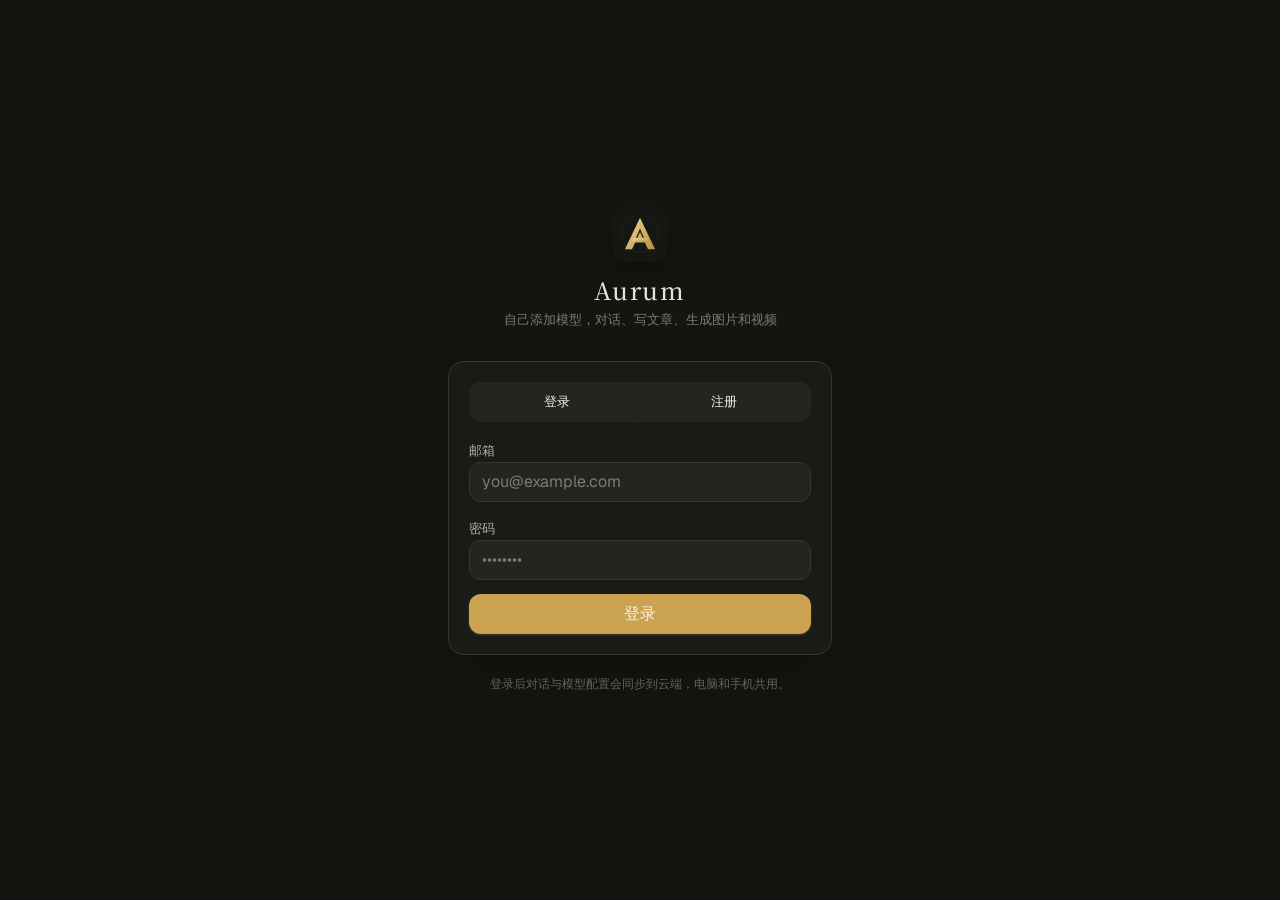
==== commit e64d9523: "Add files via upload" ====
--- a/index.html
+++ b/index.html
@@ -1,5 +1,5 @@
 <!doctype html>
-<html lang="zh-CN">
+<html lang="zh-CN" data-theme="aurum">
   <head>
     <meta charset="UTF-8" />
     <link rel="icon" type="image/svg+xml" href="/icon.svg" />
@@ -7,16 +7,26 @@
       name="viewport"
       content="width=device-width, initial-scale=1.0, viewport-fit=cover, interactive-widget=resizes-content"
     />
-    <meta name="theme-color" content="#0b0f19" />
+    <meta name="theme-color" content="#131610" />
     <meta name="apple-mobile-web-app-capable" content="yes" />
     <meta name="apple-mobile-web-app-status-bar-style" content="black-translucent" />
-    <meta name="apple-mobile-web-app-title" content="金匣" />
+    <meta name="apple-mobile-web-app-title" content="Aurum" />
     <link rel="apple-touch-icon" href="/icons/apple-touch-icon.png" />
     <link rel="stylesheet" href="/fonts/noto-serif/serif.css" />
-    <title>金匣</title>
-    <style>html,body{background:#0b0f19;margin:0}</style>
-    <script type="module" crossorigin src="/assets/index-Cqch6Ozb.js"></script>
-    <link rel="stylesheet" crossorigin href="/assets/index-hVy7DQeT.css">
+    <title>Aurum</title>
+    <script>
+      try {
+        const theme = localStorage.getItem('aurum-color-theme')
+        if (theme === 'aurum' || theme === 'porcelain' || theme === 'forest') {
+          document.documentElement.dataset.theme = theme
+          const colors = { aurum: '#131610', porcelain: '#f4f1e8', forest: '#111a14' }
+          document.documentElement.style.setProperty('--boot-background', colors[theme])
+        }
+      } catch {}
+    </script>
+    <style>html,body{background:var(--boot-background,#131610);margin:0}</style>
+    <script type="module" crossorigin src="/assets/index-Rj98dlKA.js"></script>
+    <link rel="stylesheet" crossorigin href="/assets/index-CXEn1m0e.css">
   <link rel="manifest" href="/manifest.webmanifest"></head>
   <body>
     <div id="root"></div>
--- a/assets/index-CXEn1m0e.css
+++ b/assets/index-CXEn1m0e.css
@@ -0,0 +1 @@
+@font-face{font-family:Geist Variable;font-style:normal;font-display:swap;font-weight:100 900;src:url(/assets/geist-cyrillic-ext-wght-normal-DjL33-gN.woff2)format("woff2-variations");unicode-range:U+460-52F,U+1C80-1C8A,U+20B4,U+2DE0-2DFF,U+A640-A69F,U+FE2E-FE2F}@font-face{font-family:Geist Variable;font-style:normal;font-display:swap;font-weight:100 900;src:url(/assets/geist-cyrillic-wght-normal-BEAKL7Jp.woff2)format("woff2-variations");unicode-range:U+301,U+400-45F,U+490-491,U+4B0-4B1,U+2116}@font-face{font-family:Geist Variable;font-style:normal;font-display:swap;font-weight:100 900;src:url(/assets/geist-vietnamese-wght-normal-6IgcOCM7.woff2)format("woff2-variations");unicode-range:U+102-103,U+110-111,U+128-129,U+168-169,U+1A0-1A1,U+1AF-1B0,U+300-301,U+303-304,U+308-309,U+323,U+329,U+1EA0-1EF9,U+20AB}@font-face{font-family:Geist Variable;font-style:normal;font-display:swap;font-weight:100 900;src:url(/assets/geist-latin-ext-wght-normal-DC-KSUi6.woff2)format("woff2-variations");unicode-range:U+100-2BA,U+2BD-2C5,U+2C7-2CC,U+2CE-2D7,U+2DD-2FF,U+304,U+308,U+329,U+1D00-1DBF,U+1E00-1E9F,U+1EF2-1EFF,U+2020,U+20A0-20AB,U+20AD-20C0,U+2113,U+2C60-2C7F,U+A720-A7FF}@font-face{font-family:Geist Variable;font-style:normal;font-display:swap;font-weight:100 900;src:url(/assets/geist-latin-wght-normal-BgDaEnEv.woff2)format("woff2-variations");unicode-range:U+??,U+131,U+152-153,U+2BB-2BC,U+2C6,U+2DA,U+2DC,U+304,U+308,U+329,U+2000-206F,U+20AC,U+2122,U+2191,U+2193,U+2212,U+2215,U+FEFF,U+FFFD}@layer properties{@supports (((-webkit-hyphens:none)) and (not (margin-trim:block))) or ((-moz-orient:inline) and (not (color:rgb(from red r g b)))){*,:before,:after,::backdrop{--tw-translate-x:0;--tw-translate-y:0;--tw-translate-z:0;--tw-rotate-x:initial;--tw-rotate-y:initial;--tw-rotate-z:initial;--tw-skew-x:initial;--tw-skew-y:initial;--tw-space-y-reverse:0;--tw-border-style:solid;--tw-leading:initial;--tw-font-weight:initial;--tw-tracking:initial;--tw-ordinal:initial;--tw-slashed-zero:initial;--tw-numeric-figure:initial;--tw-numeric-spacing:initial;--tw-numeric-fraction:initial;--tw-shadow:0 0 #0000;--tw-shadow-color:initial;--tw-shadow-alpha:100%;--tw-inset-shadow:0 0 #0000;--tw-inset-shadow-color:initial;--tw-inset-shadow-alpha:100%;--tw-ring-color:initial;--tw-ring-shadow:0 0 #0000;--tw-inset-ring-color:initial;--tw-inset-ring-shadow:0 0 #0000;--tw-ring-inset:initial;--tw-ring-offset-width:0px;--tw-ring-offset-color:#fff;--tw-ring-offset-shadow:0 0 #0000;--tw-blur:initial;--tw-brightness:initial;--tw-contrast:initial;--tw-grayscale:initial;--tw-hue-rotate:initial;--tw-invert:initial;--tw-opacity:initial;--tw-saturate:initial;--tw-sepia:initial;--tw-drop-shadow:initial;--tw-drop-shadow-color:initial;--tw-drop-shadow-alpha:100%;--tw-drop-shadow-size:initial;--tw-backdrop-blur:initial;--tw-backdrop-brightness:initial;--tw-backdrop-contrast:initial;--tw-backdrop-grayscale:initial;--tw-backdrop-hue-rotate:initial;--tw-backdrop-invert:initial;--tw-backdrop-opacity:initial;--tw-backdrop-saturate:initial;--tw-backdrop-sepia:initial;--tw-duration:initial;--tw-scale-x:1;--tw-scale-y:1;--tw-scale-z:1}}}@layer theme{:root,:host{--font-sans:"Geist Variable", "PingFang SC", "HarmonyOS Sans SC", "MiSans", "Noto Sans SC", "Microsoft YaHei UI", "Microsoft YaHei", system-ui, sans-serif;--font-serif:"Noto Serif SC Variable", "Songti SC", "Noto Serif SC", "SimSun", serif;--font-mono:ui-monospace, SFMono-Regular, Menlo, Monaco, Consolas, "Liberation Mono", "Courier New", monospace;--color-red-100:oklch(93.6% .032 17.717);--color-red-200:oklch(88.5% .062 18.334);--color-red-300:oklch(80.8% .114 19.571);--color-red-400:oklch(70.4% .191 22.216);--color-red-500:oklch(63.7% .237 25.331);--color-red-950:oklch(25.8% .092 26.042);--color-amber-300:oklch(87.9% .169 91.605);--color-amber-400:oklch(82.8% .189 84.429);--color-amber-500:oklch(76.9% .188 70.08);--color-emerald-100:oklch(95% .052 163.051);--color-emerald-300:oklch(84.5% .143 164.978);--color-emerald-400:oklch(76.5% .177 163.223);--color-emerald-500:oklch(69.6% .17 162.48);--color-emerald-950:oklch(26.2% .051 172.552);--color-cyan-200:#ead69e;--color-cyan-300:#ecd18a;--color-cyan-400:#ecd08e;--color-cyan-500:#cba250;--color-indigo-200:#ead69e;--color-indigo-300:#ecd18a;--color-indigo-400:#dfbd6c;--color-indigo-500:#cba250;--color-slate-50:#f5f4ef;--color-slate-100:#e7e3d8;--color-slate-200:#cfcabe;--color-slate-300:#b4b0a2;--color-slate-400:#989587;--color-slate-500:#7e7b6f;--color-slate-600:#666458;--color-slate-700:#4e4d43;--color-black:#000;--color-white:#fff;--spacing:.25rem;--container-sm:24rem;--container-md:28rem;--container-lg:32rem;--container-xl:36rem;--container-2xl:42rem;--container-3xl:48rem;--container-4xl:56rem;--text-xs:.75rem;--text-xs--line-height:calc(1 / .75);--text-sm:.875rem;--text-sm--line-height:calc(1.25 / .875);--text-lg:1.125rem;--text-lg--line-height:calc(1.75 / 1.125);--text-xl:1.25rem;--text-xl--line-height:calc(1.75 / 1.25);--text-2xl:1.5rem;--text-2xl--line-height:calc(2 / 1.5);--font-weight-medium:500;--font-weight-semibold:600;--tracking-tight:-.025em;--tracking-wider:.05em;--leading-tight:1.25;--leading-relaxed:1.625;--radius-md:.375rem;--radius-lg:.5rem;--radius-xl:.75rem;--radius-2xl:1rem;--animate-spin:spin 1s linear infinite;--animate-pulse:pulse 2s cubic-bezier(.4, 0, .6, 1) infinite;--animate-bounce:bounce 1s infinite;--blur-sm:8px;--blur-xl:24px;--blur-3xl:64px;--aspect-video:16 / 9;--default-transition-duration:.15s;--default-transition-timing-function:cubic-bezier(.4, 0, .2, 1);--default-font-family:var(--font-sans);--default-mono-font-family:var(--font-mono);--color-app:#131610;--color-panel:#191c16;--color-panel-2:#23261f;--color-line:#36382f;--color-accent-foreground:#1d1b14}}@layer base{*,:after,:before,::backdrop{box-sizing:border-box;border:0 solid;margin:0;padding:0}::file-selector-button{box-sizing:border-box;border:0 solid;margin:0;padding:0}html,:host{-webkit-text-size-adjust:100%;tab-size:4;line-height:1.5;font-family:var(--default-font-family,-apple-system, BlinkMacSystemFont, "Segoe UI", Roboto, "Helvetica Neue", "Noto Sans", Arial, sans-serif, "Apple Color Emoji", "Segoe UI Emoji", "Segoe UI Symbol", "Noto Color Emoji");font-feature-settings:var(--default-font-feature-settings,normal);font-variation-settings:var(--default-font-variation-settings,normal);-webkit-tap-highlight-color:transparent}hr{height:0;color:inherit;border-top-width:1px}abbr:where([title]){-webkit-text-decoration:underline dotted;text-decoration:underline dotted}h1,h2,h3,h4,h5,h6{font-size:inherit;font-weight:inherit}a{color:inherit;-webkit-text-decoration:inherit;-webkit-text-decoration:inherit;-webkit-text-decoration:inherit;-webkit-text-decoration:inherit;text-decoration:inherit}b,strong{font-weight:bolder}code,kbd,samp,pre{font-family:var(--default-mono-font-family,ui-monospace, SFMono-Regular, Menlo, Monaco, Consolas, "Liberation Mono", "Courier New", monospace);font-feature-settings:var(--default-mono-font-feature-settings,normal);font-variation-settings:var(--default-mono-font-variation-settings,normal);font-size:1em}small{font-size:80%}sub,sup{vertical-align:baseline;font-size:75%;line-height:0;position:relative}sub{bottom:-.25em}sup{top:-.5em}table{text-indent:0;border-color:inherit;border-collapse:collapse}:-moz-focusring:where(:not(iframe)){outline:auto}progress{vertical-align:baseline}summary{display:list-item}ol,ul,menu{list-style:none}img,svg,video,canvas,audio,iframe,embed,object{vertical-align:middle;display:block}img,video{max-width:100%;height:auto}button,input,select,optgroup,textarea{font:inherit;font-feature-settings:inherit;font-variation-settings:inherit;letter-spacing:inherit;color:inherit;opacity:1;background-color:#0000;border-radius:0}::file-selector-button{font:inherit;font-feature-settings:inherit;font-variation-settings:inherit;letter-spacing:inherit;color:inherit;opacity:1;background-color:#0000;border-radius:0}:where(select:is([multiple],[size])) optgroup{font-weight:bolder}:where(select:is([multiple],[size])) optgroup option{padding-inline-start:20px}::file-selector-button{margin-inline-end:4px}::placeholder{opacity:1}@supports (not ((-webkit-appearance:-apple-pay-button))) or (contain-intrinsic-size:1px){::placeholder{color:currentColor}@supports (color:color-mix(in lab, red, red)){::placeholder{color:color-mix(in oklab, currentcolor 50%, transparent)}}}textarea{resize:vertical}::-webkit-search-decoration{-webkit-appearance:none}::-webkit-date-and-time-value{min-height:1lh;text-align:inherit}::-webkit-datetime-edit{display:inline-flex}::-webkit-datetime-edit-fields-wrapper{padding:0}::-webkit-datetime-edit{padding-block:0}::-webkit-datetime-edit-year-field{padding-block:0}::-webkit-datetime-edit-month-field{padding-block:0}::-webkit-datetime-edit-day-field{padding-block:0}::-webkit-datetime-edit-hour-field{padding-block:0}::-webkit-datetime-edit-minute-field{padding-block:0}::-webkit-datetime-edit-second-field{padding-block:0}::-webkit-datetime-edit-millisecond-field{padding-block:0}::-webkit-datetime-edit-meridiem-field{padding-block:0}::-webkit-calendar-picker-indicator{line-height:1}:-moz-ui-invalid{box-shadow:none}button,input:where([type=button],[type=reset],[type=submit]){appearance:button}::file-selector-button{appearance:button}::-webkit-inner-spin-button{height:auto}::-webkit-outer-spin-button{height:auto}[hidden]:where(:not([hidden=until-found])){display:none!important}}@layer components;@layer utilities{.pointer-events-auto{pointer-events:auto}.pointer-events-none{pointer-events:none}.absolute{position:absolute}.fixed{position:fixed}.relative{position:relative}.sticky{position:sticky}.inset-0{inset:0}.inset-x-0{inset-inline:0}.inset-y-0{inset-block:0}.top-0{top:0}.top-0\.5{top:calc(var(--spacing) * .5)}.top-1{top:var(--spacing)}.top-10{top:calc(var(--spacing) * 10)}.top-24{top:calc(var(--spacing) * 24)}.-right-20{right:calc(var(--spacing) * -20)}.right-0{right:0}.right-0\.5{right:calc(var(--spacing) * .5)}.right-1{right:var(--spacing)}.right-3{right:calc(var(--spacing) * 3)}.bottom-0{bottom:0}.bottom-3{bottom:calc(var(--spacing) * 3)}.bottom-6{bottom:calc(var(--spacing) * 6)}.bottom-20{bottom:calc(var(--spacing) * 20)}.bottom-full{bottom:100%}.-left-24{left:calc(var(--spacing) * -24)}.left-0{left:0}.left-1\/2{left:50%}.z-10{z-index:10}.z-20{z-index:20}.z-30{z-index:30}.z-40{z-index:40}.z-50{z-index:50}.z-\[55\]{z-index:55}.z-\[60\]{z-index:60}.z-\[70\]{z-index:70}.mx-auto{margin-inline:auto}.my-1\.5{margin-block:calc(var(--spacing) * 1.5)}.mt-0\.5{margin-top:calc(var(--spacing) * .5)}.mt-1{margin-top:var(--spacing)}.mt-1\.5{margin-top:calc(var(--spacing) * 1.5)}.mt-2{margin-top:calc(var(--spacing) * 2)}.mt-2\.5{margin-top:calc(var(--spacing) * 2.5)}.mt-3{margin-top:calc(var(--spacing) * 3)}.mt-4{margin-top:calc(var(--spacing) * 4)}.mt-5{margin-top:calc(var(--spacing) * 5)}.mt-6{margin-top:calc(var(--spacing) * 6)}.mt-12{margin-top:calc(var(--spacing) * 12)}.mt-\[3px\]{margin-top:3px}.mb-1{margin-bottom:var(--spacing)}.mb-2{margin-bottom:calc(var(--spacing) * 2)}.mb-2\.5{margin-bottom:calc(var(--spacing) * 2.5)}.mb-3{margin-bottom:calc(var(--spacing) * 3)}.mb-4{margin-bottom:calc(var(--spacing) * 4)}.mb-5{margin-bottom:calc(var(--spacing) * 5)}.mb-6{margin-bottom:calc(var(--spacing) * 6)}.mb-8{margin-bottom:calc(var(--spacing) * 8)}.-ml-1{margin-left:calc(var(--spacing) * -1)}.-ml-2{margin-left:calc(var(--spacing) * -2)}.ml-0\.5{margin-left:calc(var(--spacing) * .5)}.ml-auto{margin-left:auto}.line-clamp-2{-webkit-line-clamp:2;-webkit-box-orient:vertical;display:-webkit-box;overflow:hidden}.line-clamp-3{-webkit-line-clamp:3;-webkit-box-orient:vertical;display:-webkit-box;overflow:hidden}.block{display:block}.flex{display:flex}.grid{display:grid}.hidden{display:none}.inline-block{display:inline-block}.inline-flex{display:inline-flex}.table{display:table}.aspect-square{aspect-ratio:1}.aspect-video{aspect-ratio:var(--aspect-video)}.h-1\.5{height:calc(var(--spacing) * 1.5)}.h-3{height:calc(var(--spacing) * 3)}.h-3\.5{height:calc(var(--spacing) * 3.5)}.h-4{height:calc(var(--spacing) * 4)}.h-5{height:calc(var(--spacing) * 5)}.h-6{height:calc(var(--spacing) * 6)}.h-7{height:calc(var(--spacing) * 7)}.h-8{height:calc(var(--spacing) * 8)}.h-9{height:calc(var(--spacing) * 9)}.h-10{height:calc(var(--spacing) * 10)}.h-11{height:calc(var(--spacing) * 11)}.h-12{height:calc(var(--spacing) * 12)}.h-14{height:calc(var(--spacing) * 14)}.h-16{height:calc(var(--spacing) * 16)}.h-64{height:calc(var(--spacing) * 64)}.h-72{height:calc(var(--spacing) * 72)}.h-\[19px\]{height:19px}.h-\[460px\]{height:460px}.h-dvh{height:100dvh}.h-full{height:100%}.max-h-64{max-height:calc(var(--spacing) * 64)}.max-h-\[92dvh\]{max-height:92dvh}.max-h-\[200px\]{max-height:200px}.max-h-\[360px\]{max-height:360px}.max-h-\[min\(60vh\,420px\)\]{max-height:min(60vh,420px)}.min-h-0{min-height:0}.min-h-14{min-height:calc(var(--spacing) * 14)}.min-h-dvh{min-height:100dvh}.min-h-full{min-height:100%}.w-1\.5{width:calc(var(--spacing) * 1.5)}.w-1\/3{width:33.3333%}.w-3{width:calc(var(--spacing) * 3)}.w-3\.5{width:calc(var(--spacing) * 3.5)}.w-4{width:calc(var(--spacing) * 4)}.w-5{width:calc(var(--spacing) * 5)}.w-6{width:calc(var(--spacing) * 6)}.w-7{width:calc(var(--spacing) * 7)}.w-8{width:calc(var(--spacing) * 8)}.w-9{width:calc(var(--spacing) * 9)}.w-10{width:calc(var(--spacing) * 10)}.w-11{width:calc(var(--spacing) * 11)}.w-12{width:calc(var(--spacing) * 12)}.w-14{width:calc(var(--spacing) * 14)}.w-16{width:calc(var(--spacing) * 16)}.w-64{width:calc(var(--spacing) * 64)}.w-72{width:calc(var(--spacing) * 72)}.w-\[2px\]{width:2px}.w-\[19px\]{width:19px}.w-\[72px\]{width:72px}.w-\[82\%\]{width:82%}.w-\[86\%\]{width:86%}.w-\[210px\]{width:210px}.w-\[264px\]{width:264px}.w-\[280px\]{width:280px}.w-\[320px\]{width:320px}.w-\[min\(92vw\,520px\)\]{width:min(92vw,520px)}.w-full{width:100%}.max-w-2xl{max-width:var(--container-2xl)}.max-w-3xl{max-width:var(--container-3xl)}.max-w-4xl{max-width:var(--container-4xl)}.max-w-\[72px\]{max-width:72px}.max-w-\[82vw\]{max-width:82vw}.max-w-\[85\%\]{max-width:85%}.max-w-\[136px\]{max-width:136px}.max-w-\[220px\]{max-width:220px}.max-w-\[240px\]{max-width:240px}.max-w-\[320px\]{max-width:320px}.max-w-\[360px\]{max-width:360px}.max-w-\[calc\(100vw-1\.5rem\)\]{max-width:calc(100vw - 1.5rem)}.max-w-md{max-width:var(--container-md)}.max-w-sm{max-width:var(--container-sm)}.max-w-xl{max-width:var(--container-xl)}.min-w-0{min-width:0}.min-w-\[150px\]{min-width:150px}.flex-1{flex:1}.shrink-0{flex-shrink:0}.-translate-x-1\/2{--tw-translate-x:calc(calc(1 / 2 * 100%) * -1);translate:var(--tw-translate-x) var(--tw-translate-y)}.rotate-180{rotate:180deg}.transform{transform:var(--tw-rotate-x, ) var(--tw-rotate-y, ) var(--tw-rotate-z, ) var(--tw-skew-x, ) var(--tw-skew-y, )}.animate-bounce{animation:var(--animate-bounce)}.animate-pulse{animation:var(--animate-pulse)}.animate-spin{animation:var(--animate-spin)}.cursor-pointer{cursor:pointer}.resize{resize:both}.resize-none{resize:none}.resize-y{resize:vertical}.scroll-mt-2{scroll-margin-top:calc(var(--spacing) * 2)}.grid-cols-1{grid-template-columns:repeat(1,minmax(0,1fr))}.grid-cols-2{grid-template-columns:repeat(2,minmax(0,1fr))}.grid-cols-4{grid-template-columns:repeat(4,minmax(0,1fr))}.flex-col{flex-direction:column}.flex-wrap{flex-wrap:wrap}.items-baseline{align-items:baseline}.items-center{align-items:center}.items-end{align-items:flex-end}.items-start{align-items:flex-start}.items-stretch{align-items:stretch}.justify-between{justify-content:space-between}.justify-center{justify-content:center}.justify-end{justify-content:flex-end}.gap-0\.5{gap:calc(var(--spacing) * .5)}.gap-1{gap:var(--spacing)}.gap-1\.5{gap:calc(var(--spacing) * 1.5)}.gap-2{gap:calc(var(--spacing) * 2)}.gap-2\.5{gap:calc(var(--spacing) * 2.5)}.gap-3{gap:calc(var(--spacing) * 3)}:where(.space-y-0\.5>:not(:last-child)){--tw-space-y-reverse:0;margin-block-start:calc(calc(var(--spacing) * .5) * var(--tw-space-y-reverse));margin-block-end:calc(calc(var(--spacing) * .5) * calc(1 - var(--tw-space-y-reverse)))}:where(.space-y-1>:not(:last-child)){--tw-space-y-reverse:0;margin-block-start:calc(var(--spacing) * var(--tw-space-y-reverse));margin-block-end:calc(var(--spacing) * calc(1 - var(--tw-space-y-reverse)))}:where(.space-y-1\.5>:not(:last-child)){--tw-space-y-reverse:0;margin-block-start:calc(calc(var(--spacing) * 1.5) * var(--tw-space-y-reverse));margin-block-end:calc(calc(var(--spacing) * 1.5) * calc(1 - var(--tw-space-y-reverse)))}:where(.space-y-2>:not(:last-child)){--tw-space-y-reverse:0;margin-block-start:calc(calc(var(--spacing) * 2) * var(--tw-space-y-reverse));margin-block-end:calc(calc(var(--spacing) * 2) * calc(1 - var(--tw-space-y-reverse)))}:where(.space-y-2\.5>:not(:last-child)){--tw-space-y-reverse:0;margin-block-start:calc(calc(var(--spacing) * 2.5) * var(--tw-space-y-reverse));margin-block-end:calc(calc(var(--spacing) * 2.5) * calc(1 - var(--tw-space-y-reverse)))}:where(.space-y-3>:not(:last-child)){--tw-space-y-reverse:0;margin-block-start:calc(calc(var(--spacing) * 3) * var(--tw-space-y-reverse));margin-block-end:calc(calc(var(--spacing) * 3) * calc(1 - var(--tw-space-y-reverse)))}:where(.space-y-3\.5>:not(:last-child)){--tw-space-y-reverse:0;margin-block-start:calc(calc(var(--spacing) * 3.5) * var(--tw-space-y-reverse));margin-block-end:calc(calc(var(--spacing) * 3.5) * calc(1 - var(--tw-space-y-reverse)))}:where(.space-y-4>:not(:last-child)){--tw-space-y-reverse:0;margin-block-start:calc(calc(var(--spacing) * 4) * var(--tw-space-y-reverse));margin-block-end:calc(calc(var(--spacing) * 4) * calc(1 - var(--tw-space-y-reverse)))}:where(.space-y-5>:not(:last-child)){--tw-space-y-reverse:0;margin-block-start:calc(calc(var(--spacing) * 5) * var(--tw-space-y-reverse));margin-block-end:calc(calc(var(--spacing) * 5) * calc(1 - var(--tw-space-y-reverse)))}:where(.space-y-8>:not(:last-child)){--tw-space-y-reverse:0;margin-block-start:calc(calc(var(--spacing) * 8) * var(--tw-space-y-reverse));margin-block-end:calc(calc(var(--spacing) * 8) * calc(1 - var(--tw-space-y-reverse)))}.truncate{text-overflow:ellipsis;white-space:nowrap;overflow:hidden}.overflow-hidden{overflow:hidden}.overflow-y-auto{overflow-y:auto}.overscroll-contain{overscroll-behavior:contain}.rounded{border-radius:.25rem}.rounded-2xl{border-radius:var(--radius-2xl)}.rounded-full{border-radius:2147483647px}.rounded-lg{border-radius:var(--radius-lg)}.rounded-md{border-radius:var(--radius-md)}.rounded-xl{border-radius:var(--radius-xl)}.rounded-t-2xl{border-top-left-radius:var(--radius-2xl);border-top-right-radius:var(--radius-2xl)}.rounded-br-md{border-bottom-right-radius:var(--radius-md)}.border{border-style:var(--tw-border-style);border-width:1px}.border-t{border-top-style:var(--tw-border-style);border-top-width:1px}.border-r{border-right-style:var(--tw-border-style);border-right-width:1px}.border-b{border-bottom-style:var(--tw-border-style);border-bottom-width:1px}.border-amber-500\/20{border-color:#f99c0033}@supports (color:color-mix(in lab, red, red)){.border-amber-500\/20{border-color:color-mix(in oklab, var(--color-amber-500) 20%, transparent)}}.border-amber-500\/25{border-color:#f99c0040}@supports (color:color-mix(in lab, red, red)){.border-amber-500\/25{border-color:color-mix(in oklab, var(--color-amber-500) 25%, transparent)}}.border-black\/10{border-color:#0000001a}@supports (color:color-mix(in lab, red, red)){.border-black\/10{border-color:color-mix(in oklab, var(--color-black) 10%, transparent)}}.border-emerald-500\/25{border-color:#00bb7f40}@supports (color:color-mix(in lab, red, red)){.border-emerald-500\/25{border-color:color-mix(in oklab, var(--color-emerald-500) 25%, transparent)}}.border-emerald-500\/30{border-color:#00bb7f4d}@supports (color:color-mix(in lab, red, red)){.border-emerald-500\/30{border-color:color-mix(in oklab, var(--color-emerald-500) 30%, transparent)}}.border-indigo-400\/60{border-color:#dfbd6c99}@supports (color:color-mix(in lab, red, red)){.border-indigo-400\/60{border-color:color-mix(in oklab, var(--color-indigo-400) 60%, transparent)}}.border-indigo-500\/25{border-color:#cba25040}@supports (color:color-mix(in lab, red, red)){.border-indigo-500\/25{border-color:color-mix(in oklab, var(--color-indigo-500) 25%, transparent)}}.border-indigo-500\/30{border-color:#cba2504d}@supports (color:color-mix(in lab, red, red)){.border-indigo-500\/30{border-color:color-mix(in oklab, var(--color-indigo-500) 30%, transparent)}}.border-indigo-500\/60{border-color:#cba25099}@supports (color:color-mix(in lab, red, red)){.border-indigo-500\/60{border-color:color-mix(in oklab, var(--color-indigo-500) 60%, transparent)}}.border-line{border-color:var(--color-line)}.border-line\/70{border-color:#36382fb3}@supports (color:color-mix(in lab, red, red)){.border-line\/70{border-color:color-mix(in oklab, var(--color-line) 70%, transparent)}}.border-red-400\/30{border-color:#ff65684d}@supports (color:color-mix(in lab, red, red)){.border-red-400\/30{border-color:color-mix(in oklab, var(--color-red-400) 30%, transparent)}}.border-red-500\/25{border-color:#fb2c3640}@supports (color:color-mix(in lab, red, red)){.border-red-500\/25{border-color:color-mix(in oklab, var(--color-red-500) 25%, transparent)}}.border-red-500\/30{border-color:#fb2c364d}@supports (color:color-mix(in lab, red, red)){.border-red-500\/30{border-color:color-mix(in oklab, var(--color-red-500) 30%, transparent)}}.bg-amber-500\/5{background-color:#f99c000d}@supports (color:color-mix(in lab, red, red)){.bg-amber-500\/5{background-color:color-mix(in oklab, var(--color-amber-500) 5%, transparent)}}.bg-amber-500\/10{background-color:#f99c001a}@supports (color:color-mix(in lab, red, red)){.bg-amber-500\/10{background-color:color-mix(in oklab, var(--color-amber-500) 10%, transparent)}}.bg-app{background-color:var(--color-app)}.bg-app\/90{background-color:#131610e6}@supports (color:color-mix(in lab, red, red)){.bg-app\/90{background-color:color-mix(in oklab, var(--color-app) 90%, transparent)}}.bg-black{background-color:var(--color-black)}.bg-black\/50{background-color:#00000080}@supports (color:color-mix(in lab, red, red)){.bg-black\/50{background-color:color-mix(in oklab, var(--color-black) 50%, transparent)}}.bg-black\/60{background-color:#0009}@supports (color:color-mix(in lab, red, red)){.bg-black\/60{background-color:color-mix(in oklab, var(--color-black) 60%, transparent)}}.bg-black\/70{background-color:#000000b3}@supports (color:color-mix(in lab, red, red)){.bg-black\/70{background-color:color-mix(in oklab, var(--color-black) 70%, transparent)}}.bg-cyan-400{background-color:var(--color-cyan-400)}.bg-cyan-500\/5{background-color:#cba2500d}@supports (color:color-mix(in lab, red, red)){.bg-cyan-500\/5{background-color:color-mix(in oklab, var(--color-cyan-500) 5%, transparent)}}.bg-cyan-500\/10{background-color:#cba2501a}@supports (color:color-mix(in lab, red, red)){.bg-cyan-500\/10{background-color:color-mix(in oklab, var(--color-cyan-500) 10%, transparent)}}.bg-emerald-400\/80{background-color:#00d294cc}@supports (color:color-mix(in lab, red, red)){.bg-emerald-400\/80{background-color:color-mix(in oklab, var(--color-emerald-400) 80%, transparent)}}.bg-emerald-500\/10{background-color:#00bb7f1a}@supports (color:color-mix(in lab, red, red)){.bg-emerald-500\/10{background-color:color-mix(in oklab, var(--color-emerald-500) 10%, transparent)}}.bg-emerald-950\/80{background-color:#002c22cc}@supports (color:color-mix(in lab, red, red)){.bg-emerald-950\/80{background-color:color-mix(in oklab, var(--color-emerald-950) 80%, transparent)}}.bg-indigo-400{background-color:var(--color-indigo-400)}.bg-indigo-500{background-color:var(--color-indigo-500)}.bg-indigo-500\/5{background-color:#cba2500d}@supports (color:color-mix(in lab, red, red)){.bg-indigo-500\/5{background-color:color-mix(in oklab, var(--color-indigo-500) 5%, transparent)}}.bg-indigo-500\/10{background-color:#cba2501a}@supports (color:color-mix(in lab, red, red)){.bg-indigo-500\/10{background-color:color-mix(in oklab, var(--color-indigo-500) 10%, transparent)}}.bg-indigo-500\/15{background-color:#cba25026}@supports (color:color-mix(in lab, red, red)){.bg-indigo-500\/15{background-color:color-mix(in oklab, var(--color-indigo-500) 15%, transparent)}}.bg-indigo-500\/80{background-color:#cba250cc}@supports (color:color-mix(in lab, red, red)){.bg-indigo-500\/80{background-color:color-mix(in oklab, var(--color-indigo-500) 80%, transparent)}}.bg-panel{background-color:var(--color-panel)}.bg-panel-2{background-color:var(--color-panel-2)}.bg-panel-2\/50{background-color:#23261f80}@supports (color:color-mix(in lab, red, red)){.bg-panel-2\/50{background-color:color-mix(in oklab, var(--color-panel-2) 50%, transparent)}}.bg-panel\/95{background-color:#191c16f2}@supports (color:color-mix(in lab, red, red)){.bg-panel\/95{background-color:color-mix(in oklab, var(--color-panel) 95%, transparent)}}.bg-red-500\/5{background-color:#fb2c360d}@supports (color:color-mix(in lab, red, red)){.bg-red-500\/5{background-color:color-mix(in oklab, var(--color-red-500) 5%, transparent)}}.bg-red-500\/10{background-color:#fb2c361a}@supports (color:color-mix(in lab, red, red)){.bg-red-500\/10{background-color:color-mix(in oklab, var(--color-red-500) 10%, transparent)}}.bg-red-500\/90{background-color:#fb2c36e6}@supports (color:color-mix(in lab, red, red)){.bg-red-500\/90{background-color:color-mix(in oklab, var(--color-red-500) 90%, transparent)}}.bg-red-950\/70{background-color:#460809b3}@supports (color:color-mix(in lab, red, red)){.bg-red-950\/70{background-color:color-mix(in oklab, var(--color-red-950) 70%, transparent)}}.bg-red-950\/80{background-color:#460809cc}@supports (color:color-mix(in lab, red, red)){.bg-red-950\/80{background-color:color-mix(in oklab, var(--color-red-950) 80%, transparent)}}.bg-slate-500{background-color:var(--color-slate-500)}.bg-transparent{background-color:#0000}.bg-white\/5{background-color:#ffffff0d}@supports (color:color-mix(in lab, red, red)){.bg-white\/5{background-color:color-mix(in oklab, var(--color-white) 5%, transparent)}}.bg-white\/\[0\.03\]{background-color:#ffffff08}@supports (color:color-mix(in lab, red, red)){.bg-white\/\[0\.03\]{background-color:color-mix(in oklab, var(--color-white) 3%, transparent)}}.fill-current{fill:currentColor}.object-contain{object-fit:contain}.object-cover{object-fit:cover}.p-0{padding:0}.p-0\.5{padding:calc(var(--spacing) * .5)}.p-1{padding:var(--spacing)}.p-1\.5{padding:calc(var(--spacing) * 1.5)}.p-2{padding:calc(var(--spacing) * 2)}.p-3{padding:calc(var(--spacing) * 3)}.p-4{padding:calc(var(--spacing) * 4)}.p-5{padding:calc(var(--spacing) * 5)}.px-0\.5{padding-inline:calc(var(--spacing) * .5)}.px-1{padding-inline:var(--spacing)}.px-1\.5{padding-inline:calc(var(--spacing) * 1.5)}.px-2{padding-inline:calc(var(--spacing) * 2)}.px-2\.5{padding-inline:calc(var(--spacing) * 2.5)}.px-3{padding-inline:calc(var(--spacing) * 3)}.px-3\.5{padding-inline:calc(var(--spacing) * 3.5)}.px-4{padding-inline:calc(var(--spacing) * 4)}.px-5{padding-inline:calc(var(--spacing) * 5)}.px-6{padding-inline:calc(var(--spacing) * 6)}.py-0{padding-block:0}.py-0\.5{padding-block:calc(var(--spacing) * .5)}.py-1{padding-block:var(--spacing)}.py-1\.5{padding-block:calc(var(--spacing) * 1.5)}.py-2{padding-block:calc(var(--spacing) * 2)}.py-2\.5{padding-block:calc(var(--spacing) * 2.5)}.py-3{padding-block:calc(var(--spacing) * 3)}.py-3\.5{padding-block:calc(var(--spacing) * 3.5)}.py-4{padding-block:calc(var(--spacing) * 4)}.py-6{padding-block:calc(var(--spacing) * 6)}.py-10{padding-block:calc(var(--spacing) * 10)}.py-16{padding-block:calc(var(--spacing) * 16)}.py-20{padding-block:calc(var(--spacing) * 20)}.py-24{padding-block:calc(var(--spacing) * 24)}.pt-0\.5{padding-top:calc(var(--spacing) * .5)}.pt-1{padding-top:var(--spacing)}.pt-2{padding-top:calc(var(--spacing) * 2)}.pr-2{padding-right:calc(var(--spacing) * 2)}.pr-7{padding-right:calc(var(--spacing) * 7)}.pr-8{padding-right:calc(var(--spacing) * 8)}.pb-1{padding-bottom:var(--spacing)}.pb-1\.5{padding-bottom:calc(var(--spacing) * 1.5)}.pb-2{padding-bottom:calc(var(--spacing) * 2)}.pb-16{padding-bottom:calc(var(--spacing) * 16)}.pl-2\.5{padding-left:calc(var(--spacing) * 2.5)}.text-center{text-align:center}.text-left{text-align:left}.text-right{text-align:right}.align-middle{vertical-align:middle}.font-mono{font-family:var(--font-mono)}.font-serif{font-family:var(--font-serif)}.text-2xl{font-size:var(--text-2xl);line-height:var(--tw-leading,var(--text-2xl--line-height))}.text-lg{font-size:var(--text-lg);line-height:var(--tw-leading,var(--text-lg--line-height))}.text-sm{font-size:var(--text-sm);line-height:var(--tw-leading,var(--text-sm--line-height))}.text-xl{font-size:var(--text-xl);line-height:var(--tw-leading,var(--text-xl--line-height))}.text-xs{font-size:var(--text-xs);line-height:var(--tw-leading,var(--text-xs--line-height))}.text-\[9px\]{font-size:9px}.text-\[10\.5px\]{font-size:10.5px}.text-\[10px\]{font-size:10px}.text-\[11\.5px\]{font-size:11.5px}.text-\[11px\]{font-size:11px}.text-\[12\.5px\]{font-size:12.5px}.text-\[12px\]{font-size:12px}.text-\[13\.5px\]{font-size:13.5px}.text-\[13px\]{font-size:13px}.text-\[14\.5px\]{font-size:14.5px}.text-\[14px\]{font-size:14px}.text-\[17px\]{font-size:17px}.text-\[18px\]{font-size:18px}.text-\[27px\]{font-size:27px}.leading-\[1\.3\]{--tw-leading:1.3;line-height:1.3}.leading-relaxed{--tw-leading:var(--leading-relaxed);line-height:var(--leading-relaxed)}.leading-tight{--tw-leading:var(--leading-tight);line-height:var(--leading-tight)}.font-medium{--tw-font-weight:var(--font-weight-medium);font-weight:var(--font-weight-medium)}.font-semibold{--tw-font-weight:var(--font-weight-semibold);font-weight:var(--font-weight-semibold)}.tracking-\[0\.06em\]{--tw-tracking:.06em;letter-spacing:.06em}.tracking-\[0\.08em\]{--tw-tracking:.08em;letter-spacing:.08em}.tracking-\[0\.22em\]{--tw-tracking:.22em;letter-spacing:.22em}.tracking-tight{--tw-tracking:var(--tracking-tight);letter-spacing:var(--tracking-tight)}.tracking-wider{--tw-tracking:var(--tracking-wider);letter-spacing:var(--tracking-wider)}.break-words{overflow-wrap:break-word}.whitespace-nowrap{white-space:nowrap}.whitespace-pre-wrap{white-space:pre-wrap}.text-accent-foreground{color:var(--color-accent-foreground)}.text-amber-300{color:var(--color-amber-300)}.text-amber-400{color:var(--color-amber-400)}.text-cyan-200{color:var(--color-cyan-200)}.text-cyan-300{color:var(--color-cyan-300)}.text-emerald-100{color:var(--color-emerald-100)}.text-emerald-300{color:var(--color-emerald-300)}.text-emerald-400{color:var(--color-emerald-400)}.text-emerald-400\/80{color:#00d294cc}@supports (color:color-mix(in lab, red, red)){.text-emerald-400\/80{color:color-mix(in oklab, var(--color-emerald-400) 80%, transparent)}}.text-indigo-200{color:var(--color-indigo-200)}.text-indigo-300{color:var(--color-indigo-300)}.text-indigo-400{color:var(--color-indigo-400)}.text-red-100{color:var(--color-red-100)}.text-red-200{color:var(--color-red-200)}.text-red-300{color:var(--color-red-300)}.text-red-400{color:var(--color-red-400)}.text-slate-100{color:var(--color-slate-100)}.text-slate-200{color:var(--color-slate-200)}.text-slate-300{color:var(--color-slate-300)}.text-slate-400{color:var(--color-slate-400)}.text-slate-500{color:var(--color-slate-500)}.text-slate-600{color:var(--color-slate-600)}.text-slate-700{color:var(--color-slate-700)}.text-white{color:var(--color-white)}.uppercase{text-transform:uppercase}.tabular-nums{--tw-numeric-spacing:tabular-nums;font-variant-numeric:var(--tw-ordinal, ) var(--tw-slashed-zero, ) var(--tw-numeric-figure, ) var(--tw-numeric-spacing, ) var(--tw-numeric-fraction, )}.underline{text-decoration-line:underline}.accent-indigo-500{accent-color:var(--color-indigo-500)}.opacity-60{opacity:.6}.shadow{--tw-shadow:0 1px 3px 0 var(--tw-shadow-color,#0000001a), 0 1px 2px -1px var(--tw-shadow-color,#0000001a);box-shadow:var(--tw-inset-shadow), var(--tw-inset-ring-shadow), var(--tw-ring-offset-shadow), var(--tw-ring-shadow), var(--tw-shadow)}.shadow-2xl{--tw-shadow:0 25px 50px -12px var(--tw-shadow-color,#00000040);box-shadow:var(--tw-inset-shadow), var(--tw-inset-ring-shadow), var(--tw-ring-offset-shadow), var(--tw-ring-shadow), var(--tw-shadow)}.shadow-lg{--tw-shadow:0 10px 15px -3px var(--tw-shadow-color,#0000001a), 0 4px 6px -4px var(--tw-shadow-color,#0000001a);box-shadow:var(--tw-inset-shadow), var(--tw-inset-ring-shadow), var(--tw-ring-offset-shadow), var(--tw-ring-shadow), var(--tw-shadow)}.shadow-sm{--tw-shadow:0 1px 3px 0 var(--tw-shadow-color,#0000001a), 0 1px 2px -1px var(--tw-shadow-color,#0000001a);box-shadow:var(--tw-inset-shadow), var(--tw-inset-ring-shadow), var(--tw-ring-offset-shadow), var(--tw-ring-shadow), var(--tw-shadow)}.shadow-xl{--tw-shadow:0 20px 25px -5px var(--tw-shadow-color,#0000001a), 0 8px 10px -6px var(--tw-shadow-color,#0000001a);box-shadow:var(--tw-inset-shadow), var(--tw-inset-ring-shadow), var(--tw-ring-offset-shadow), var(--tw-ring-shadow), var(--tw-shadow)}.ring-1{--tw-ring-shadow:var(--tw-ring-inset, ) 0 0 0 calc(1px + var(--tw-ring-offset-width)) var(--tw-ring-color,currentcolor);box-shadow:var(--tw-inset-shadow), var(--tw-inset-ring-shadow), var(--tw-ring-offset-shadow), var(--tw-ring-shadow), var(--tw-shadow)}.ring-2{--tw-ring-shadow:var(--tw-ring-inset, ) 0 0 0 calc(2px + var(--tw-ring-offset-width)) var(--tw-ring-color,currentcolor);box-shadow:var(--tw-inset-shadow), var(--tw-inset-ring-shadow), var(--tw-ring-offset-shadow), var(--tw-ring-shadow), var(--tw-shadow)}.shadow-black\/20{--tw-shadow-color:#0003}@supports (color:color-mix(in lab, red, red)){.shadow-black\/20{--tw-shadow-color:color-mix(in oklab, color-mix(in oklab, var(--color-black) 20%, transparent) var(--tw-shadow-alpha), transparent)}}.shadow-black\/30{--tw-shadow-color:#0000004d}@supports (color:color-mix(in lab, red, red)){.shadow-black\/30{--tw-shadow-color:color-mix(in oklab, color-mix(in oklab, var(--color-black) 30%, transparent) var(--tw-shadow-alpha), transparent)}}.shadow-black\/50{--tw-shadow-color:#00000080}@supports (color:color-mix(in lab, red, red)){.shadow-black\/50{--tw-shadow-color:color-mix(in oklab, color-mix(in oklab, var(--color-black) 50%, transparent) var(--tw-shadow-alpha), transparent)}}.shadow-indigo-500\/20{--tw-shadow-color:#cba25033}@supports (color:color-mix(in lab, red, red)){.shadow-indigo-500\/20{--tw-shadow-color:color-mix(in oklab, color-mix(in oklab, var(--color-indigo-500) 20%, transparent) var(--tw-shadow-alpha), transparent)}}.ring-indigo-400\/15{--tw-ring-color:#dfbd6c26}@supports (color:color-mix(in lab, red, red)){.ring-indigo-400\/15{--tw-ring-color:color-mix(in oklab, var(--color-indigo-400) 15%, transparent)}}.ring-indigo-500\/15{--tw-ring-color:#cba25026}@supports (color:color-mix(in lab, red, red)){.ring-indigo-500\/15{--tw-ring-color:color-mix(in oklab, var(--color-indigo-500) 15%, transparent)}}.ring-indigo-500\/40{--tw-ring-color:#cba25066}@supports (color:color-mix(in lab, red, red)){.ring-indigo-500\/40{--tw-ring-color:color-mix(in oklab, var(--color-indigo-500) 40%, transparent)}}.ring-white\/10{--tw-ring-color:#ffffff1a}@supports (color:color-mix(in lab, red, red)){.ring-white\/10{--tw-ring-color:color-mix(in oklab, var(--color-white) 10%, transparent)}}.blur-3xl{--tw-blur:blur(var(--blur-3xl));filter:var(--tw-blur, ) var(--tw-brightness, ) var(--tw-contrast, ) var(--tw-grayscale, ) var(--tw-hue-rotate, ) var(--tw-invert, ) var(--tw-saturate, ) var(--tw-sepia, ) var(--tw-drop-shadow, )}.filter{filter:var(--tw-blur, ) var(--tw-brightness, ) var(--tw-contrast, ) var(--tw-grayscale, ) var(--tw-hue-rotate, ) var(--tw-invert, ) var(--tw-saturate, ) var(--tw-sepia, ) var(--tw-drop-shadow, )}.backdrop-blur{--tw-backdrop-blur:blur(8px);-webkit-backdrop-filter:var(--tw-backdrop-blur, ) var(--tw-backdrop-brightness, ) var(--tw-backdrop-contrast, ) var(--tw-backdrop-grayscale, ) var(--tw-backdrop-hue-rotate, ) var(--tw-backdrop-invert, ) var(--tw-backdrop-opacity, ) var(--tw-backdrop-saturate, ) var(--tw-backdrop-sepia, );backdrop-filter:var(--tw-backdrop-blur, ) var(--tw-backdrop-brightness, ) var(--tw-backdrop-contrast, ) var(--tw-backdrop-grayscale, ) var(--tw-backdrop-hue-rotate, ) var(--tw-backdrop-invert, ) var(--tw-backdrop-opacity, ) var(--tw-backdrop-saturate, ) var(--tw-backdrop-sepia, )}.backdrop-blur-sm{--tw-backdrop-blur:blur(var(--blur-sm));-webkit-backdrop-filter:var(--tw-backdrop-blur, ) var(--tw-backdrop-brightness, ) var(--tw-backdrop-contrast, ) var(--tw-backdrop-grayscale, ) var(--tw-backdrop-hue-rotate, ) var(--tw-backdrop-invert, ) var(--tw-backdrop-opacity, ) var(--tw-backdrop-saturate, ) var(--tw-backdrop-sepia, );backdrop-filter:var(--tw-backdrop-blur, ) var(--tw-backdrop-brightness, ) var(--tw-backdrop-contrast, ) var(--tw-backdrop-grayscale, ) var(--tw-backdrop-hue-rotate, ) var(--tw-backdrop-invert, ) var(--tw-backdrop-opacity, ) var(--tw-backdrop-saturate, ) var(--tw-backdrop-sepia, )}.backdrop-blur-xl{--tw-backdrop-blur:blur(var(--blur-xl));-webkit-backdrop-filter:var(--tw-backdrop-blur, ) var(--tw-backdrop-brightness, ) var(--tw-backdrop-contrast, ) var(--tw-backdrop-grayscale, ) var(--tw-backdrop-hue-rotate, ) var(--tw-backdrop-invert, ) var(--tw-backdrop-opacity, ) var(--tw-backdrop-saturate, ) var(--tw-backdrop-sepia, );backdrop-filter:var(--tw-backdrop-blur, ) var(--tw-backdrop-brightness, ) var(--tw-backdrop-contrast, ) var(--tw-backdrop-grayscale, ) var(--tw-backdrop-hue-rotate, ) var(--tw-backdrop-invert, ) var(--tw-backdrop-opacity, ) var(--tw-backdrop-saturate, ) var(--tw-backdrop-sepia, )}.transition{transition-property:color,background-color,border-color,outline-color,text-decoration-color,fill,stroke,--tw-gradient-from,--tw-gradient-via,--tw-gradient-to,opacity,box-shadow,transform,translate,scale,rotate,filter,-webkit-backdrop-filter,backdrop-filter,display,content-visibility,overlay,pointer-events;transition-timing-function:var(--tw-ease,var(--default-transition-timing-function));transition-duration:var(--tw-duration,var(--default-transition-duration))}.transition-all{transition-property:all;transition-timing-function:var(--tw-ease,var(--default-transition-timing-function));transition-duration:var(--tw-duration,var(--default-transition-duration))}.transition-colors{transition-property:color,background-color,border-color,outline-color,text-decoration-color,fill,stroke,--tw-gradient-from,--tw-gradient-via,--tw-gradient-to;transition-timing-function:var(--tw-ease,var(--default-transition-timing-function));transition-duration:var(--tw-duration,var(--default-transition-duration))}.transition-transform{transition-property:transform,translate,scale,rotate;transition-timing-function:var(--tw-ease,var(--default-transition-timing-function));transition-duration:var(--tw-duration,var(--default-transition-duration))}.duration-150{--tw-duration:.15s;transition-duration:.15s}.outline-none{--tw-outline-style:none;outline-style:none}.select-none{-webkit-user-select:none;user-select:none}.ring-inset{--tw-ring-inset:inset}.placeholder\:text-slate-500::placeholder{color:var(--color-slate-500)}.focus-within\:border-indigo-500\/50:focus-within{border-color:#cba25080}@supports (color:color-mix(in lab, red, red)){.focus-within\:border-indigo-500\/50:focus-within{border-color:color-mix(in oklab, var(--color-indigo-500) 50%, transparent)}}@media (hover:hover){.hover\:border-indigo-400\/40:hover{border-color:#dfbd6c66}@supports (color:color-mix(in lab, red, red)){.hover\:border-indigo-400\/40:hover{border-color:color-mix(in oklab, var(--color-indigo-400) 40%, transparent)}}.hover\:border-indigo-500\/40:hover{border-color:#cba25066}@supports (color:color-mix(in lab, red, red)){.hover\:border-indigo-500\/40:hover{border-color:color-mix(in oklab, var(--color-indigo-500) 40%, transparent)}}.hover\:bg-black:hover{background-color:var(--color-black)}.hover\:bg-indigo-400:hover{background-color:var(--color-indigo-400)}.hover\:bg-panel:hover{background-color:var(--color-panel)}.hover\:bg-red-500:hover{background-color:var(--color-red-500)}.hover\:bg-red-500\/10:hover{background-color:#fb2c361a}@supports (color:color-mix(in lab, red, red)){.hover\:bg-red-500\/10:hover{background-color:color-mix(in oklab, var(--color-red-500) 10%, transparent)}}.hover\:bg-white\/5:hover{background-color:#ffffff0d}@supports (color:color-mix(in lab, red, red)){.hover\:bg-white\/5:hover{background-color:color-mix(in oklab, var(--color-white) 5%, transparent)}}.hover\:bg-white\/10:hover{background-color:#ffffff1a}@supports (color:color-mix(in lab, red, red)){.hover\:bg-white\/10:hover{background-color:color-mix(in oklab, var(--color-white) 10%, transparent)}}.hover\:text-indigo-200:hover{color:var(--color-indigo-200)}.hover\:text-red-300:hover{color:var(--color-red-300)}.hover\:text-slate-200:hover{color:var(--color-slate-200)}.hover\:text-slate-300:hover{color:var(--color-slate-300)}.hover\:text-white:hover{color:var(--color-white)}.hover\:opacity-100:hover{opacity:1}}.focus\:border-indigo-500\/70:focus{border-color:#cba250b3}@supports (color:color-mix(in lab, red, red)){.focus\:border-indigo-500\/70:focus{border-color:color-mix(in oklab, var(--color-indigo-500) 70%, transparent)}}.focus\:ring-2:focus{--tw-ring-shadow:var(--tw-ring-inset, ) 0 0 0 calc(2px + var(--tw-ring-offset-width)) var(--tw-ring-color,currentcolor);box-shadow:var(--tw-inset-shadow), var(--tw-inset-ring-shadow), var(--tw-ring-offset-shadow), var(--tw-ring-shadow), var(--tw-shadow)}.focus\:ring-indigo-500\/20:focus{--tw-ring-color:#cba25033}@supports (color:color-mix(in lab, red, red)){.focus\:ring-indigo-500\/20:focus{--tw-ring-color:color-mix(in oklab, var(--color-indigo-500) 20%, transparent)}}.focus-visible\:ring-2:focus-visible{--tw-ring-shadow:var(--tw-ring-inset, ) 0 0 0 calc(2px + var(--tw-ring-offset-width)) var(--tw-ring-color,currentcolor);box-shadow:var(--tw-inset-shadow), var(--tw-inset-ring-shadow), var(--tw-ring-offset-shadow), var(--tw-ring-shadow), var(--tw-shadow)}.focus-visible\:ring-indigo-400\/70:focus-visible{--tw-ring-color:#dfbd6cb3}@supports (color:color-mix(in lab, red, red)){.focus-visible\:ring-indigo-400\/70:focus-visible{--tw-ring-color:color-mix(in oklab, var(--color-indigo-400) 70%, transparent)}}.focus-visible\:ring-indigo-500\/60:focus-visible{--tw-ring-color:#cba25099}@supports (color:color-mix(in lab, red, red)){.focus-visible\:ring-indigo-500\/60:focus-visible{--tw-ring-color:color-mix(in oklab, var(--color-indigo-500) 60%, transparent)}}.focus-visible\:outline-none:focus-visible{--tw-outline-style:none;outline-style:none}.active\:scale-95:active{--tw-scale-x:95%;--tw-scale-y:95%;--tw-scale-z:95%;scale:var(--tw-scale-x) var(--tw-scale-y)}.active\:bg-white\/5:active{background-color:#ffffff0d}@supports (color:color-mix(in lab, red, red)){.active\:bg-white\/5:active{background-color:color-mix(in oklab, var(--color-white) 5%, transparent)}}.disabled\:cursor-not-allowed:disabled{cursor:not-allowed}.disabled\:bg-indigo-500\/40:disabled{background-color:#cba25066}@supports (color:color-mix(in lab, red, red)){.disabled\:bg-indigo-500\/40:disabled{background-color:color-mix(in oklab, var(--color-indigo-500) 40%, transparent)}}.disabled\:opacity-40:disabled{opacity:.4}.disabled\:opacity-50:disabled{opacity:.5}@media (width>=40rem){.sm\:col-span-2{grid-column:span 2/span 2}.sm\:block{display:block}.sm\:max-w-3xl{max-width:var(--container-3xl)}.sm\:max-w-lg{max-width:var(--container-lg)}.sm\:max-w-md{max-width:var(--container-md)}.sm\:grid-cols-2{grid-template-columns:repeat(2,minmax(0,1fr))}.sm\:grid-cols-3{grid-template-columns:repeat(3,minmax(0,1fr))}.sm\:items-center{align-items:center}.sm\:rounded-2xl{border-radius:var(--radius-2xl)}.sm\:p-6{padding:calc(var(--spacing) * 6)}.sm\:px-6{padding-inline:calc(var(--spacing) * 6)}.sm\:py-1\.5{padding-block:calc(var(--spacing) * 1.5)}.sm\:py-10{padding-block:calc(var(--spacing) * 10)}.sm\:pt-2\.5{padding-top:calc(var(--spacing) * 2.5)}.sm\:pb-4{padding-bottom:calc(var(--spacing) * 4)}.sm\:text-\[34px\]{font-size:34px}}@media (width>=48rem){.md\:bottom-6{bottom:calc(var(--spacing) * 6)}.md\:block{display:block}.md\:flex{display:flex}.md\:hidden{display:none}.md\:flex-col{flex-direction:column}.md\:flex-row{flex-direction:row}.md\:bg-transparent{background-color:#0000}.md\:opacity-0{opacity:0}@media (hover:hover){:is(:where(.group):hover .md\:group-hover\:opacity-100){opacity:1}}}@media (width>=64rem){.lg\:mb-7{margin-bottom:calc(var(--spacing) * 7)}.lg\:block{display:block}.lg\:h-11{height:calc(var(--spacing) * 11)}.lg\:h-12{height:calc(var(--spacing) * 12)}.lg\:w-\[216px\]{width:216px}.lg\:w-full{width:100%}.lg\:flex-row{flex-direction:row}.lg\:items-stretch{align-items:stretch}.lg\:justify-start{justify-content:flex-start}.lg\:gap-3{gap:calc(var(--spacing) * 3)}.lg\:px-1{padding-inline:var(--spacing)}.lg\:px-3{padding-inline:calc(var(--spacing) * 3)}.lg\:text-\[13px\]{font-size:13px}}}:root{--chat-font-size:16px;--lightningcss-light: ;--lightningcss-dark:initial;color-scheme:dark;--motion-ease:cubic-bezier(.22, 1, .36, 1)}:root[data-theme=porcelain]{--lightningcss-light:initial;--lightningcss-dark: ;color-scheme:light;--color-app:#f4f1e8;--color-panel:#fcfaf4;--color-panel-2:#eae6dc;--color-line:#d9d4c8;--color-muted:#777468;--color-accent:#967437;--color-accent-2:#ad8741;--color-indigo-50:#f8f3e8;--color-indigo-100:#efe3c8;--color-indigo-200:#d9c49b;--color-indigo-300:#775821;--color-indigo-400:#926b2b;--color-indigo-500:#a77e36;--color-indigo-600:#876326;--color-indigo-700:#6c4f21;--color-indigo-800:#503d1e;--color-indigo-900:#382c18;--color-indigo-950:#211a10;--color-cyan-200:#d9c49b;--color-cyan-300:#775821;--color-cyan-400:#ba9552;--color-cyan-500:#a77e36;--color-slate-50:#201f1a;--color-slate-100:#2a2923;--color-slate-200:#3e3c34;--color-slate-300:#555248;--color-slate-400:#69665c;--color-slate-500:#7a766b;--color-slate-600:#8b8679;--color-slate-700:#a19b8e;--color-slate-800:#b8b2a6;--color-slate-900:#cdc8bc;--color-slate-950:#e4e0d6}:root[data-theme=forest]{--lightningcss-light: ;--lightningcss-dark:initial;color-scheme:dark;--color-app:#111a14;--color-panel:#17241b;--color-panel-2:#213128;--color-line:#304237;--color-muted:#a0af9f;--color-accent:#c7d1a4;--color-accent-2:#dce1be;--color-indigo-50:#f1f4e5;--color-indigo-100:#e6eccf;--color-indigo-200:#d6e0b4;--color-indigo-300:#d9e3b8;--color-indigo-400:#cad69f;--color-indigo-500:#b2c58c;--color-indigo-600:#899e67;--color-indigo-700:#687a50;--color-indigo-800:#4b5c3d;--color-indigo-900:#33432e;--color-indigo-950:#1f2d20;--color-cyan-200:#d6e0b4;--color-cyan-300:#d9e3b8;--color-cyan-400:#d8dfbd;--color-cyan-500:#b2c58c;--color-slate-50:#eff5ed;--color-slate-100:#e0ebdf;--color-slate-200:#c7d6c7;--color-slate-300:#adbfad;--color-slate-400:#92a691;--color-slate-500:#7b917b;--color-slate-600:#667c67;--color-slate-700:#526853;--color-slate-800:#3d5341;--color-slate-900:#2a3e30;--color-slate-950:#1a2b20}html,body,#root{height:100%}body{background:var(--color-app);color:var(--color-slate-50);font-family:var(--font-sans);font-feature-settings:"liga" 1, "calt" 1;-webkit-font-smoothing:antialiased;-moz-osx-font-smoothing:grayscale;-webkit-tap-highlight-color:transparent;transition:background-color .22s var(--motion-ease), color .22s var(--motion-ease);margin:0}*{box-sizing:border-box}button,input,textarea,select{font:inherit;color:inherit}button,a[href]{transition-timing-function:var(--motion-ease);-webkit-tap-highlight-color:transparent}button:not(:disabled):active,a[href]:active{transform:scale(.985)}textarea{touch-action:manipulation}::-webkit-scrollbar{width:8px;height:8px}::-webkit-scrollbar-thumb{background:var(--color-line);border-radius:8px}::-webkit-scrollbar-track{background:0 0}@keyframes indeterminate-bar{0%{transform:translate(-120%)}to{transform:translate(420%)}}.animate-indeterminate{animation:1.3s ease-in-out infinite indeterminate-bar}@keyframes menu-in{0%{opacity:0;transform:translateY(4px)scale(.98)}to{opacity:1;transform:translateY(0)scale(1)}}.animate-menu-in{animation:.12s ease-out menu-in}.aurum-ambient{background:radial-gradient(at top,#cba25029,#0000 62%)}@supports (color:color-mix(in lab, red, red)){.aurum-ambient{background:radial-gradient(ellipse at top, color-mix(in srgb, var(--color-indigo-500) 16%, transparent), transparent 62%)}}@keyframes outline-sheet-in{0%{transform:translate(-100%)}to{transform:translate(0)}}@keyframes outline-sheet-out{0%{transform:translate(0)}to{transform:translate(-100%)}}@keyframes outline-fade-in{0%{opacity:0}to{opacity:1}}@keyframes outline-fade-out{0%{opacity:1}to{opacity:0}}.outline-sheet-in{animation:.24s cubic-bezier(.22,.61,.36,1) outline-sheet-in}.outline-sheet-out{animation:.19s ease-in forwards outline-sheet-out}.outline-backdrop-in{animation:.2s ease-out outline-fade-in}.outline-backdrop-out{animation:.19s ease-in forwards outline-fade-out}@media (prefers-reduced-motion:reduce){.outline-sheet-in,.outline-sheet-out,.outline-backdrop-in,.outline-backdrop-out{animation-duration:1ms}}@keyframes message-flash{0%{background-color:color-mix(in srgb, var(--color-indigo-500) 18%, transparent);box-shadow:inset 0 0 0 1px color-mix(in srgb, var(--color-indigo-300) 35%, transparent)}to{background-color:#0000;box-shadow:inset 0 0 0 1px #0000}}.message-flash{animation:1.6s ease-out message-flash}@media (prefers-reduced-motion:reduce){.message-flash{animation-duration:.9s}}@keyframes launch-orbit-one{0%{rotate:0deg}to{rotate:360deg}}@keyframes launch-orbit-two{0%{rotate:360deg}to{rotate:0deg}}@keyframes launch-track{0%{opacity:0;transform:translate(-45%)}18%,72%{opacity:1}to{opacity:0;transform:translate(45%)}}@keyframes launch-particle{0%,to{opacity:0;transform:scale(.5)}35%,70%{opacity:.8;transform:scale(1)}}@keyframes launch-mark{0%{opacity:0;filter:blur(8px);transform:scale(.82)}35%,80%{opacity:1;filter:blur();transform:scale(1)}to{opacity:0;transform:scale(1.04)}}@keyframes launch-wordmark{0%,28%{opacity:0;transform:translateY(8px)}55%,82%{opacity:1;transform:translateY(0)}to{opacity:0;transform:translateY(-4px)}}@keyframes launch-scan{0%{opacity:0;transform:translateY(-160%)}25%,70%{opacity:.7}to{opacity:0;transform:translateY(160%)}}.launch-intro{z-index:100;background:var(--color-app);color:var(--color-slate-50);flex-direction:column;justify-content:center;align-items:center;transition:opacity .32s,visibility .32s;display:flex;position:fixed;inset:0;overflow:hidden}.launch-intro--leaving{opacity:0;visibility:hidden}.launch-intro__ambient{background:radial-gradient(circle at 50% 45%,#cba2502e,#0000 24%),radial-gradient(circle at 30% 70%,#ecd08e17,#0000 30%);position:absolute;inset:0}@supports (color:color-mix(in lab, red, red)){.launch-intro__ambient{background:radial-gradient(circle at 50% 45%, color-mix(in srgb, var(--color-indigo-500) 18%, transparent), transparent 24%), radial-gradient(circle at 30% 70%, color-mix(in srgb, var(--color-cyan-400) 9%, transparent), transparent 30%)}}.launch-intro__stage{width:240px;height:240px;position:relative}.launch-intro__halo{border:1px solid #ecd18a47;position:absolute;inset:42px}@supports (color:color-mix(in lab, red, red)){.launch-intro__halo{border:1px solid color-mix(in srgb, var(--color-indigo-300) 28%, transparent)}}.launch-intro__halo{border-radius:50%;box-shadow:0 0 38px #cba2503d,inset 0 0 30px #ecd08e14}@supports (color:color-mix(in lab, red, red)){.launch-intro__halo{box-shadow:0 0 38px color-mix(in srgb, var(--color-indigo-500) 24%, transparent), inset 0 0 30px color-mix(in srgb, var(--color-cyan-400) 8%, transparent)}}.launch-intro__orbit{border:1px solid #cba25038;position:absolute;inset:9px}@supports (color:color-mix(in lab, red, red)){.launch-intro__orbit{border:1px solid color-mix(in srgb, var(--color-indigo-500) 22%, transparent)}}.launch-intro__orbit{border-radius:50%}.launch-intro__orbit--one{animation:2.1s linear infinite launch-orbit-one;transform:rotate(25deg)scaleY(.34)}.launch-intro__orbit--two{border-color:#ecd08e33;animation:2.7s linear infinite launch-orbit-two;transform:rotate(-38deg)scaleY(.48)}@supports (color:color-mix(in lab, red, red)){.launch-intro__orbit--two{border-color:color-mix(in srgb, var(--color-cyan-400) 20%, transparent)}}.launch-intro__track{width:86%;height:2px;position:absolute;top:50%;left:7%;overflow:hidden}.launch-intro__track i{background:linear-gradient(90deg, transparent, var(--color-cyan-400), var(--color-indigo-300), transparent);width:42%;height:100%;box-shadow:0 0 10px var(--color-cyan-400);border-radius:99px;animation:1.7s ease-in-out infinite launch-track;display:block}.launch-intro__particles{position:absolute;inset:0}.launch-intro__particles span{transform-origin:2px 2px;width:4px;height:4px;position:absolute;top:calc(50% - 2px);left:calc(50% - 2px)}.launch-intro__particles i{background:var(--color-indigo-300);width:100%;height:100%;box-shadow:0 0 8px var(--color-indigo-500);border-radius:50%;animation:1.7s ease-in-out infinite launch-particle;display:block}.launch-intro__mark{justify-content:center;align-items:center;animation:2.1s ease-in-out both launch-mark;display:flex;position:absolute;inset:72px}.launch-intro__mark img{width:100%;height:100%}.launch-intro__scan{background:linear-gradient(90deg,#0000,#ecd18abf,#0000);height:1px;position:absolute;top:25%;left:20%;right:20%}@supports (color:color-mix(in lab, red, red)){.launch-intro__scan{background:linear-gradient(90deg, transparent, color-mix(in srgb, var(--color-indigo-300) 75%, transparent), transparent)}}.launch-intro__scan{box-shadow:0 0 12px #cba250b3}@supports (color:color-mix(in lab, red, red)){.launch-intro__scan{box-shadow:0 0 12px color-mix(in srgb, var(--color-indigo-500) 70%, transparent)}}.launch-intro__scan{animation:1.9s ease-in-out infinite launch-scan}.launch-intro__wordmark{text-align:center;margin-top:-5px;animation:2.1s ease-in-out both launch-wordmark}.launch-intro__wordmark>div{font-family:var(--font-serif);letter-spacing:.16em;font-size:24px;font-weight:500}.launch-intro__wordmark span,.launch-intro__footer{color:#989587ad}@supports (color:color-mix(in lab, red, red)){.launch-intro__wordmark span,.launch-intro__footer{color:color-mix(in srgb, var(--color-slate-400) 68%, transparent)}}.launch-intro__wordmark span,.launch-intro__footer{letter-spacing:.28em;font-family:Geist Variable,system-ui,sans-serif;font-size:8px}.launch-intro__wordmark span{margin-top:6px;display:block}.launch-intro__footer{bottom:calc(24px + env(safe-area-inset-bottom));position:absolute}@media (prefers-reduced-motion:reduce){.launch-intro__orbit,.launch-intro__track i,.launch-intro__particles i,.launch-intro__mark,.launch-intro__scan,.launch-intro__wordmark{opacity:1;filter:none;animation:none;transform:none}.launch-intro{transition-duration:.18s}}.md{font-size:var(--chat-font-size);word-break:break-word;line-height:1.72}.md>:first-child{margin-top:0}.md>:last-child{margin-bottom:0}.md p{margin:.55em 0}.md h1,.md h2,.md h3,.md h4{margin:1.1em 0 .5em;font-weight:650;line-height:1.35}.md h1{font-size:1.5em}.md h2{font-size:1.3em}.md h3{font-size:1.12em}.md ul,.md ol{margin:.55em 0;padding-left:1.5em}.md ul{list-style:outside}.md ol{list-style:decimal}.md li{margin:.22em 0}.md a{color:var(--color-indigo-300);text-decoration:underline}.md blockquote{border-left:3px solid var(--color-line);color:var(--color-slate-400);margin:.7em 0;padding-left:.9em}.md code{background:var(--color-panel-2);border:1px solid var(--color-line);border-radius:5px;padding:.1em .35em;font-family:ui-monospace,Consolas,monospace;font-size:.88em}.md pre{background:var(--color-panel);border:1px solid var(--color-line);border-radius:10px;margin:.8em 0;padding:.9em 1em;overflow-x:auto}.md pre code{background:0 0;border:0;padding:0;font-size:.86em;line-height:1.6}.md table{border-collapse:collapse;width:100%;margin:.8em 0;font-size:.92em}.md th,.md td{border:1px solid var(--color-line);text-align:left;padding:.4em .65em}.md th{background:var(--color-panel-2)}.md hr{border:0;border-top:1px solid var(--color-line);margin:1.2em 0}.md img{border-radius:10px;max-width:100%}.md .katex{font-size:1.04em}.md .katex-display{margin:.9em 0;padding:.15em 0;overflow:auto hidden}.md .katex-display>.katex{white-space:normal}.md .katex-display::-webkit-scrollbar{height:4px}.md .katex-error{color:#fca5a5}@media (prefers-reduced-motion:reduce){*,:before,:after{scroll-behavior:auto!important;transition-duration:.01ms!important;animation-duration:.01ms!important;animation-iteration-count:1!important}}@property --tw-translate-x{syntax:"*";inherits:false;initial-value:0}@property --tw-translate-y{syntax:"*";inherits:false;initial-value:0}@property --tw-translate-z{syntax:"*";inherits:false;initial-value:0}@property --tw-rotate-x{syntax:"*";inherits:false}@property --tw-rotate-y{syntax:"*";inherits:false}@property --tw-rotate-z{syntax:"*";inherits:false}@property --tw-skew-x{syntax:"*";inherits:false}@property --tw-skew-y{syntax:"*";inherits:false}@property --tw-space-y-reverse{syntax:"*";inherits:false;initial-value:0}@property --tw-border-style{syntax:"*";inherits:false;initial-value:solid}@property --tw-leading{syntax:"*";inherits:false}@property --tw-font-weight{syntax:"*";inherits:false}@property --tw-tracking{syntax:"*";inherits:false}@property --tw-ordinal{syntax:"*";inherits:false}@property --tw-slashed-zero{syntax:"*";inherits:false}@property --tw-numeric-figure{syntax:"*";inherits:false}@property --tw-numeric-spacing{syntax:"*";inherits:false}@property --tw-numeric-fraction{syntax:"*";inherits:false}@property --tw-shadow{syntax:"*";inherits:false;initial-value:0 0 #0000}@property --tw-shadow-color{syntax:"*";inherits:false}@property --tw-shadow-alpha{syntax:"<percentage>";inherits:false;initial-value:100%}@property --tw-inset-shadow{syntax:"*";inherits:false;initial-value:0 0 #0000}@property --tw-inset-shadow-color{syntax:"*";inherits:false}@property --tw-inset-shadow-alpha{syntax:"<percentage>";inherits:false;initial-value:100%}@property --tw-ring-color{syntax:"*";inherits:false}@property --tw-ring-shadow{syntax:"*";inherits:false;initial-value:0 0 #0000}@property --tw-inset-ring-color{syntax:"*";inherits:false}@property --tw-inset-ring-shadow{syntax:"*";inherits:false;initial-value:0 0 #0000}@property --tw-ring-inset{syntax:"*";inherits:false}@property --tw-ring-offset-width{syntax:"<length>";inherits:false;initial-value:0}@property --tw-ring-offset-color{syntax:"*";inherits:false;initial-value:#fff}@property --tw-ring-offset-shadow{syntax:"*";inherits:false;initial-value:0 0 #0000}@property --tw-blur{syntax:"*";inherits:false}@property --tw-brightness{syntax:"*";inherits:false}@property --tw-contrast{syntax:"*";inherits:false}@property --tw-grayscale{syntax:"*";inherits:false}@property --tw-hue-rotate{syntax:"*";inherits:false}@property --tw-invert{syntax:"*";inherits:false}@property --tw-opacity{syntax:"*";inherits:false}@property --tw-saturate{syntax:"*";inherits:false}@property --tw-sepia{syntax:"*";inherits:false}@property --tw-drop-shadow{syntax:"*";inherits:false}@property --tw-drop-shadow-color{syntax:"*";inherits:false}@property --tw-drop-shadow-alpha{syntax:"<percentage>";inherits:false;initial-value:100%}@property --tw-drop-shadow-size{syntax:"*";inherits:false}@property --tw-backdrop-blur{syntax:"*";inherits:false}@property --tw-backdrop-brightness{syntax:"*";inherits:false}@property --tw-backdrop-contrast{syntax:"*";inherits:false}@property --tw-backdrop-grayscale{syntax:"*";inherits:false}@property --tw-backdrop-hue-rotate{syntax:"*";inherits:false}@property --tw-backdrop-invert{syntax:"*";inherits:false}@property --tw-backdrop-opacity{syntax:"*";inherits:false}@property --tw-backdrop-saturate{syntax:"*";inherits:false}@property --tw-backdrop-sepia{syntax:"*";inherits:false}@property --tw-duration{syntax:"*";inherits:false}@property --tw-scale-x{syntax:"*";inherits:false;initial-value:1}@property --tw-scale-y{syntax:"*";inherits:false;initial-value:1}@property --tw-scale-z{syntax:"*";inherits:false;initial-value:1}@keyframes spin{to{transform:rotate(360deg)}}@keyframes pulse{50%{opacity:.5}}@keyframes bounce{0%,to{animation-timing-function:cubic-bezier(.8,0,1,1);transform:translateY(-25%)}50%{animation-timing-function:cubic-bezier(0,0,.2,1);transform:none}}pre code.hljs{padding:1em;display:block;overflow-x:auto}code.hljs{padding:3px 5px}.hljs{color:#c9d1d9;background:#0d1117}.hljs-doctag,.hljs-keyword,.hljs-meta .hljs-keyword,.hljs-template-tag,.hljs-template-variable,.hljs-type,.hljs-variable.language_{color:#ff7b72}.hljs-title,.hljs-title.class_,.hljs-title.class_.inherited__,.hljs-title.function_{color:#d2a8ff}.hljs-attr,.hljs-attribute,.hljs-literal,.hljs-meta,.hljs-number,.hljs-operator,.hljs-variable,.hljs-selector-attr,.hljs-selector-class,.hljs-selector-id{color:#79c0ff}.hljs-regexp,.hljs-string,.hljs-meta .hljs-string{color:#a5d6ff}.hljs-built_in,.hljs-symbol{color:#ffa657}.hljs-comment,.hljs-code,.hljs-formula{color:#8b949e}.hljs-name,.hljs-quote,.hljs-selector-tag,.hljs-selector-pseudo{color:#7ee787}.hljs-subst{color:#c9d1d9}.hljs-section{color:#1f6feb;font-weight:700}.hljs-bullet{color:#f2cc60}.hljs-emphasis{color:#c9d1d9;font-style:italic}.hljs-strong{color:#c9d1d9;font-weight:700}.hljs-addition{color:#aff5b4;background-color:#033a16}.hljs-deletion{color:#ffdcd7;background-color:#67060c}@font-face{font-display:block;font-family:KaTeX_AMS;font-style:normal;font-weight:400;src:url(/assets/KaTeX_AMS-Regular-BQhdFMY1.woff2)format("woff2"),url(/assets/KaTeX_AMS-Regular-DMm9YOAa.woff)format("woff"),url(/assets/KaTeX_AMS-Regular-DRggAlZN.ttf)format("truetype")}@font-face{font-display:block;font-family:KaTeX_Caligraphic;font-style:normal;font-weight:700;src:url(/assets/KaTeX_Caligraphic-Bold-Dq_IR9rO.woff2)format("woff2"),url(/assets/KaTeX_Caligraphic-Bold-BEiXGLvX.woff)format("woff"),url(/assets/KaTeX_Caligraphic-Bold-ATXxdsX0.ttf)format("truetype")}@font-face{font-display:block;font-family:KaTeX_Caligraphic;font-style:normal;font-weight:400;src:url(/assets/KaTeX_Caligraphic-Regular-Di6jR-x-.woff2)format("woff2"),url(/assets/KaTeX_Caligraphic-Regular-CTRA-rTL.woff)format("woff"),url(/assets/KaTeX_Caligraphic-Regular-wX97UBjC.ttf)format("truetype")}@font-face{font-display:block;font-family:KaTeX_Fraktur;font-style:normal;font-weight:700;src:url(/assets/KaTeX_Fraktur-Bold-CL6g_b3V.woff2)format("woff2"),url(/assets/KaTeX_Fraktur-Bold-BsDP51OF.woff)format("woff"),url(/assets/KaTeX_Fraktur-Bold-BdnERNNW.ttf)format("truetype")}@font-face{font-display:block;font-family:KaTeX_Fraktur;font-style:normal;font-weight:400;src:url(/assets/KaTeX_Fraktur-Regular-CTYiF6lA.woff2)format("woff2"),url(/assets/KaTeX_Fraktur-Regular-Dxdc4cR9.woff)format("woff"),url(/assets/KaTeX_Fraktur-Regular-CB_wures.ttf)format("truetype")}@font-face{font-display:block;font-family:KaTeX_Main;font-style:normal;font-weight:700;src:url(/assets/KaTeX_Main-Bold-Cx986IdX.woff2)format("woff2"),url(/assets/KaTeX_Main-Bold-Jm3AIy58.woff)format("woff"),url(/assets/KaTeX_Main-Bold-waoOVXN0.ttf)format("truetype")}@font-face{font-display:block;font-family:KaTeX_Main;font-style:italic;font-weight:700;src:url(/assets/KaTeX_Main-BoldItalic-DxDJ3AOS.woff2)format("woff2"),url(/assets/KaTeX_Main-BoldItalic-SpSLRI95.woff)format("woff"),url(/assets/KaTeX_Main-BoldItalic-DzxPMmG6.ttf)format("truetype")}@font-face{font-display:block;font-family:KaTeX_Main;font-style:italic;font-weight:400;src:url(/assets/KaTeX_Main-Italic-NWA7e6Wa.woff2)format("woff2"),url(/assets/KaTeX_Main-Italic-BMLOBm91.woff)format("woff"),url(/assets/KaTeX_Main-Italic-3WenGoN9.ttf)format("truetype")}@font-face{font-display:block;font-family:KaTeX_Main;font-style:normal;font-weight:400;src:url(/assets/KaTeX_Main-Regular-B22Nviop.woff2)format("woff2"),url(/assets/KaTeX_Main-Regular-Dr94JaBh.woff)format("woff"),url(/assets/KaTeX_Main-Regular-ypZvNtVU.ttf)format("truetype")}@font-face{font-display:block;font-family:KaTeX_Math;font-style:italic;font-weight:700;src:url(/assets/KaTeX_Math-BoldItalic-CZnvNsCZ.woff2)format("woff2"),url(/assets/KaTeX_Math-BoldItalic-iY-2wyZ7.woff)format("woff"),url(/assets/KaTeX_Math-BoldItalic-B3XSjfu4.ttf)format("truetype")}@font-face{font-display:block;font-family:KaTeX_Math;font-style:italic;font-weight:400;src:url(/assets/KaTeX_Math-Italic-t53AETM-.woff2)format("woff2"),url(/assets/KaTeX_Math-Italic-DA0__PXp.woff)format("woff"),url(/assets/KaTeX_Math-Italic-flOr_0UB.ttf)format("truetype")}@font-face{font-display:block;font-family:KaTeX_SansSerif;font-style:normal;font-weight:700;src:url(/assets/KaTeX_SansSerif-Bold-D1sUS0GD.woff2)format("woff2"),url(/assets/KaTeX_SansSerif-Bold-DbIhKOiC.woff)format("woff"),url(/assets/KaTeX_SansSerif-Bold-CFMepnvq.ttf)format("truetype")}@font-face{font-display:block;font-family:KaTeX_SansSerif;font-style:italic;font-weight:400;src:url(/assets/KaTeX_SansSerif-Italic-C3H0VqGB.woff2)format("woff2"),url(/assets/KaTeX_SansSerif-Italic-DN2j7dab.woff)format("woff"),url(/assets/KaTeX_SansSerif-Italic-YYjJ1zSn.ttf)format("truetype")}@font-face{font-display:block;font-family:KaTeX_SansSerif;font-style:normal;font-weight:400;src:url(/assets/KaTeX_SansSerif-Regular-DDBCnlJ7.woff2)format("woff2"),url(/assets/KaTeX_SansSerif-Regular-CS6fqUqJ.woff)format("woff"),url(/assets/KaTeX_SansSerif-Regular-BNo7hRIc.ttf)format("truetype")}@font-face{font-display:block;font-family:KaTeX_Script;font-style:normal;font-weight:400;src:url(/assets/KaTeX_Script-Regular-D3wIWfF6.woff2)format("woff2"),url(/assets/KaTeX_Script-Regular-D5yQViql.woff)format("woff"),url(/assets/KaTeX_Script-Regular-C5JkGWo-.ttf)format("truetype")}@font-face{font-display:block;font-family:KaTeX_Size1;font-style:normal;font-weight:400;src:url(/assets/KaTeX_Size1-Regular-mCD8mA8B.woff2)format("woff2"),url(/assets/KaTeX_Size1-Regular-C195tn64.woff)format("woff"),url(/assets/KaTeX_Size1-Regular-Dbsnue_I.ttf)format("truetype")}@font-face{font-display:block;font-family:KaTeX_Size2;font-style:normal;font-weight:400;src:url(/assets/KaTeX_Size2-Regular-Dy4dx90m.woff2)format("woff2"),url(/assets/KaTeX_Size2-Regular-oD1tc_U0.woff)format("woff"),url(/assets/KaTeX_Size2-Regular-B7gKUWhC.ttf)format("truetype")}@font-face{font-display:block;font-family:KaTeX_Size3;font-style:normal;font-weight:400;src:url([data-uri])format("woff2"),url(/assets/KaTeX_Size3-Regular-CTq5MqoE.woff)format("woff"),url(/assets/KaTeX_Size3-Regular-DgpXs0kz.ttf)format("truetype")}@font-face{font-display:block;font-family:KaTeX_Size4;font-style:normal;font-weight:400;src:url(/assets/KaTeX_Size4-Regular-Dl5lxZxV.woff2)format("woff2"),url(/assets/KaTeX_Size4-Regular-BF-4gkZK.woff)format("woff"),url(/assets/KaTeX_Size4-Regular-DWFBv043.ttf)format("truetype")}@font-face{font-display:block;font-family:KaTeX_Typewriter;font-style:normal;font-weight:400;src:url(/assets/KaTeX_Typewriter-Regular-CO6r4hn1.woff2)format("woff2"),url(/assets/KaTeX_Typewriter-Regular-C0xS9mPB.woff)format("woff"),url(/assets/KaTeX_Typewriter-Regular-D3Ib7_Hf.ttf)format("truetype")}.katex{text-indent:0;text-rendering:auto;font:1.21em/1.2 KaTeX_Main,math,Times New Roman,serif;position:relative}.katex *{border-color:currentColor;-ms-high-contrast-adjust:none!important}.katex .katex-version:after{content:"0.19.1"}.katex .katex-mathml{clip-path:inset(50%);border:0;width:1px;height:1px;padding:0;position:absolute;overflow:hidden}.katex .katex-html>.katex-newline{display:block}.katex .katex-base{white-space:nowrap;width:min-content;position:relative}.katex .katex-base,.katex .katex-strut{display:inline-block}.katex .textbf{font-weight:700}.katex .textit{font-style:italic}.katex .textrm{font-family:KaTeX_Main}.katex .textsf{font-family:KaTeX_SansSerif}.katex .texttt{font-family:KaTeX_Typewriter}.katex .mathnormal{font-family:KaTeX_Math;font-style:italic}.katex .mathit{font-family:KaTeX_Main;font-style:italic}.katex .mathrm{font-style:normal}.katex .mathbf{font-family:KaTeX_Main;font-weight:700}.katex .boldsymbol{font-family:KaTeX_Math;font-style:italic;font-weight:700}.katex .amsrm,.katex .mathbb,.katex .textbb{font-family:KaTeX_AMS}.katex .mathcal{font-family:KaTeX_Caligraphic}.katex .mathfrak,.katex .textfrak{font-family:KaTeX_Fraktur}.katex .mathboldfrak,.katex .textboldfrak{font-family:KaTeX_Fraktur;font-weight:700}.katex .mathtt{font-family:KaTeX_Typewriter}.katex .mathscr,.katex .textscr{font-family:KaTeX_Script}.katex .mathsf,.katex .textsf{font-family:KaTeX_SansSerif}.katex .mathboldsf,.katex .textboldsf{font-family:KaTeX_SansSerif;font-weight:700}.katex .mathitsf,.katex .mathsfit,.katex .textitsf{font-family:KaTeX_SansSerif;font-style:italic}.katex .mainrm{font-family:KaTeX_Main;font-style:normal}.katex .vlist-t{border-collapse:collapse;table-layout:fixed;display:inline-table}.katex .vlist-r{display:table-row}.katex .vlist{vertical-align:bottom;display:table-cell;position:relative}.katex .vlist>span{height:0;display:block;position:relative}.katex .vlist>span>span{display:inline-block}.katex .vlist>span>.pstrut{width:0;overflow:hidden}.katex .vlist-t2{margin-right:-2px}.katex .vlist-s{vertical-align:bottom;width:2px;min-width:2px;font-size:1px;display:table-cell}.katex .katex-vbox{flex-direction:column;align-items:baseline;display:inline-flex}.katex .katex-thinbox{flex-direction:row;width:0;max-width:0;display:inline-flex}.katex .msupsub{text-align:left}.katex .mfrac>span>span{text-align:center}.katex .mfrac .frac-line{border-bottom-style:solid;width:100%;display:inline-block}.katex .katex-hdashline,.katex .katex-hline,.katex .katex-overline .overline-line,.katex .katex-rule,.katex .katex-underline .underline-line,.katex .mfrac .frac-line{min-height:1px}.katex .mspace{display:inline-block}.katex .katex-smash{line-height:0;display:inline}.katex .clap,.katex .llap,.katex .rlap{width:0;position:relative}.katex .clap>.katex-inner,.katex .llap>.katex-inner,.katex .rlap>.katex-inner{position:absolute}.katex .clap>.katex-fix,.katex .llap>.katex-fix,.katex .rlap>.katex-fix{display:inline-block}.katex .llap>.katex-inner{right:0}.katex .clap>.katex-inner,.katex .rlap>.katex-inner{left:0}.katex .clap>.katex-inner>span{margin-left:-50%;margin-right:50%}.katex .katex-rule{border:0 solid;display:inline-block;position:relative}.katex .katex-hline,.katex .katex-overline .overline-line,.katex .katex-underline .underline-line{border-bottom-style:solid;width:100%;display:inline-block}.katex .katex-hdashline{border-bottom-style:dashed;width:100%;display:inline-block}.katex .sqrt>.katex-root{margin-left:.277778em;margin-right:-.555556em}.katex .fontsize-ensurer.reset-size1.size1,.katex .katex-sizing.reset-size1.size1{font-size:1em}.katex .fontsize-ensurer.reset-size1.size2,.katex .katex-sizing.reset-size1.size2{font-size:1.2em}.katex .fontsize-ensurer.reset-size1.size3,.katex .katex-sizing.reset-size1.size3{font-size:1.4em}.katex .fontsize-ensurer.reset-size1.size4,.katex .katex-sizing.reset-size1.size4{font-size:1.6em}.katex .fontsize-ensurer.reset-size1.size5,.katex .katex-sizing.reset-size1.size5{font-size:1.8em}.katex .fontsize-ensurer.reset-size1.size6,.katex .katex-sizing.reset-size1.size6{font-size:2em}.katex .fontsize-ensurer.reset-size1.size7,.katex .katex-sizing.reset-size1.size7{font-size:2.4em}.katex .fontsize-ensurer.reset-size1.size8,.katex .katex-sizing.reset-size1.size8{font-size:2.88em}.katex .fontsize-ensurer.reset-size1.size9,.katex .katex-sizing.reset-size1.size9{font-size:3.456em}.katex .fontsize-ensurer.reset-size1.size10,.katex .katex-sizing.reset-size1.size10{font-size:4.148em}.katex .fontsize-ensurer.reset-size1.size11,.katex .katex-sizing.reset-size1.size11{font-size:4.976em}.katex .fontsize-ensurer.reset-size2.size1,.katex .katex-sizing.reset-size2.size1{font-size:.833333em}.katex .fontsize-ensurer.reset-size2.size2,.katex .katex-sizing.reset-size2.size2{font-size:1em}.katex .fontsize-ensurer.reset-size2.size3,.katex .katex-sizing.reset-size2.size3{font-size:1.16667em}.katex .fontsize-ensurer.reset-size2.size4,.katex .katex-sizing.reset-size2.size4{font-size:1.33333em}.katex .fontsize-ensurer.reset-size2.size5,.katex .katex-sizing.reset-size2.size5{font-size:1.5em}.katex .fontsize-ensurer.reset-size2.size6,.katex .katex-sizing.reset-size2.size6{font-size:1.66667em}.katex .fontsize-ensurer.reset-size2.size7,.katex .katex-sizing.reset-size2.size7{font-size:2em}.katex .fontsize-ensurer.reset-size2.size8,.katex .katex-sizing.reset-size2.size8{font-size:2.4em}.katex .fontsize-ensurer.reset-size2.size9,.katex .katex-sizing.reset-size2.size9{font-size:2.88em}.katex .fontsize-ensurer.reset-size2.size10,.katex .katex-sizing.reset-size2.size10{font-size:3.45667em}.katex .fontsize-ensurer.reset-size2.size11,.katex .katex-sizing.reset-size2.size11{font-size:4.14667em}.katex .fontsize-ensurer.reset-size3.size1,.katex .katex-sizing.reset-size3.size1{font-size:.714286em}.katex .fontsize-ensurer.reset-size3.size2,.katex .katex-sizing.reset-size3.size2{font-size:.857143em}.katex .fontsize-ensurer.reset-size3.size3,.katex .katex-sizing.reset-size3.size3{font-size:1em}.katex .fontsize-ensurer.reset-size3.size4,.katex .katex-sizing.reset-size3.size4{font-size:1.14286em}.katex .fontsize-ensurer.reset-size3.size5,.katex .katex-sizing.reset-size3.size5{font-size:1.28571em}.katex .fontsize-ensurer.reset-size3.size6,.katex .katex-sizing.reset-size3.size6{font-size:1.42857em}.katex .fontsize-ensurer.reset-size3.size7,.katex .katex-sizing.reset-size3.size7{font-size:1.71429em}.katex .fontsize-ensurer.reset-size3.size8,.katex .katex-sizing.reset-size3.size8{font-size:2.05714em}.katex .fontsize-ensurer.reset-size3.size9,.katex .katex-sizing.reset-size3.size9{font-size:2.46857em}.katex .fontsize-ensurer.reset-size3.size10,.katex .katex-sizing.reset-size3.size10{font-size:2.96286em}.katex .fontsize-ensurer.reset-size3.size11,.katex .katex-sizing.reset-size3.size11{font-size:3.55429em}.katex .fontsize-ensurer.reset-size4.size1,.katex .katex-sizing.reset-size4.size1{font-size:.625em}.katex .fontsize-ensurer.reset-size4.size2,.katex .katex-sizing.reset-size4.size2{font-size:.75em}.katex .fontsize-ensurer.reset-size4.size3,.katex .katex-sizing.reset-size4.size3{font-size:.875em}.katex .fontsize-ensurer.reset-size4.size4,.katex .katex-sizing.reset-size4.size4{font-size:1em}.katex .fontsize-ensurer.reset-size4.size5,.katex .katex-sizing.reset-size4.size5{font-size:1.125em}.katex .fontsize-ensurer.reset-size4.size6,.katex .katex-sizing.reset-size4.size6{font-size:1.25em}.katex .fontsize-ensurer.reset-size4.size7,.katex .katex-sizing.reset-size4.size7{font-size:1.5em}.katex .fontsize-ensurer.reset-size4.size8,.katex .katex-sizing.reset-size4.size8{font-size:1.8em}.katex .fontsize-ensurer.reset-size4.size9,.katex .katex-sizing.reset-size4.size9{font-size:2.16em}.katex .fontsize-ensurer.reset-size4.size10,.katex .katex-sizing.reset-size4.size10{font-size:2.5925em}.katex .fontsize-ensurer.reset-size4.size11,.katex .katex-sizing.reset-size4.size11{font-size:3.11em}.katex .fontsize-ensurer.reset-size5.size1,.katex .katex-sizing.reset-size5.size1{font-size:.555556em}.katex .fontsize-ensurer.reset-size5.size2,.katex .katex-sizing.reset-size5.size2{font-size:.666667em}.katex .fontsize-ensurer.reset-size5.size3,.katex .katex-sizing.reset-size5.size3{font-size:.777778em}.katex .fontsize-ensurer.reset-size5.size4,.katex .katex-sizing.reset-size5.size4{font-size:.888889em}.katex .fontsize-ensurer.reset-size5.size5,.katex .katex-sizing.reset-size5.size5{font-size:1em}.katex .fontsize-ensurer.reset-size5.size6,.katex .katex-sizing.reset-size5.size6{font-size:1.11111em}.katex .fontsize-ensurer.reset-size5.size7,.katex .katex-sizing.reset-size5.size7{font-size:1.33333em}.katex .fontsize-ensurer.reset-size5.size8,.katex .katex-sizing.reset-size5.size8{font-size:1.6em}.katex .fontsize-ensurer.reset-size5.size9,.katex .katex-sizing.reset-size5.size9{font-size:1.92em}.katex .fontsize-ensurer.reset-size5.size10,.katex .katex-sizing.reset-size5.size10{font-size:2.30444em}.katex .fontsize-ensurer.reset-size5.size11,.katex .katex-sizing.reset-size5.size11{font-size:2.76444em}.katex .fontsize-ensurer.reset-size6.size1,.katex .katex-sizing.reset-size6.size1{font-size:.5em}.katex .fontsize-ensurer.reset-size6.size2,.katex .katex-sizing.reset-size6.size2{font-size:.6em}.katex .fontsize-ensurer.reset-size6.size3,.katex .katex-sizing.reset-size6.size3{font-size:.7em}.katex .fontsize-ensurer.reset-size6.size4,.katex .katex-sizing.reset-size6.size4{font-size:.8em}.katex .fontsize-ensurer.reset-size6.size5,.katex .katex-sizing.reset-size6.size5{font-size:.9em}.katex .fontsize-ensurer.reset-size6.size6,.katex .katex-sizing.reset-size6.size6{font-size:1em}.katex .fontsize-ensurer.reset-size6.size7,.katex .katex-sizing.reset-size6.size7{font-size:1.2em}.katex .fontsize-ensurer.reset-size6.size8,.katex .katex-sizing.reset-size6.size8{font-size:1.44em}.katex .fontsize-ensurer.reset-size6.size9,.katex .katex-sizing.reset-size6.size9{font-size:1.728em}.katex .fontsize-ensurer.reset-size6.size10,.katex .katex-sizing.reset-size6.size10{font-size:2.074em}.katex .fontsize-ensurer.reset-size6.size11,.katex .katex-sizing.reset-size6.size11{font-size:2.488em}.katex .fontsize-ensurer.reset-size7.size1,.katex .katex-sizing.reset-size7.size1{font-size:.416667em}.katex .fontsize-ensurer.reset-size7.size2,.katex .katex-sizing.reset-size7.size2{font-size:.5em}.katex .fontsize-ensurer.reset-size7.size3,.katex .katex-sizing.reset-size7.size3{font-size:.583333em}.katex .fontsize-ensurer.reset-size7.size4,.katex .katex-sizing.reset-size7.size4{font-size:.666667em}.katex .fontsize-ensurer.reset-size7.size5,.katex .katex-sizing.reset-size7.size5{font-size:.75em}.katex .fontsize-ensurer.reset-size7.size6,.katex .katex-sizing.reset-size7.size6{font-size:.833333em}.katex .fontsize-ensurer.reset-size7.size7,.katex .katex-sizing.reset-size7.size7{font-size:1em}.katex .fontsize-ensurer.reset-size7.size8,.katex .katex-sizing.reset-size7.size8{font-size:1.2em}.katex .fontsize-ensurer.reset-size7.size9,.katex .katex-sizing.reset-size7.size9{font-size:1.44em}.katex .fontsize-ensurer.reset-size7.size10,.katex .katex-sizing.reset-size7.size10{font-size:1.72833em}.katex .fontsize-ensurer.reset-size7.size11,.katex .katex-sizing.reset-size7.size11{font-size:2.07333em}.katex .fontsize-ensurer.reset-size8.size1,.katex .katex-sizing.reset-size8.size1{font-size:.347222em}.katex .fontsize-ensurer.reset-size8.size2,.katex .katex-sizing.reset-size8.size2{font-size:.416667em}.katex .fontsize-ensurer.reset-size8.size3,.katex .katex-sizing.reset-size8.size3{font-size:.486111em}.katex .fontsize-ensurer.reset-size8.size4,.katex .katex-sizing.reset-size8.size4{font-size:.555556em}.katex .fontsize-ensurer.reset-size8.size5,.katex .katex-sizing.reset-size8.size5{font-size:.625em}.katex .fontsize-ensurer.reset-size8.size6,.katex .katex-sizing.reset-size8.size6{font-size:.694444em}.katex .fontsize-ensurer.reset-size8.size7,.katex .katex-sizing.reset-size8.size7{font-size:.833333em}.katex .fontsize-ensurer.reset-size8.size8,.katex .katex-sizing.reset-size8.size8{font-size:1em}.katex .fontsize-ensurer.reset-size8.size9,.katex .katex-sizing.reset-size8.size9{font-size:1.2em}.katex .fontsize-ensurer.reset-size8.size10,.katex .katex-sizing.reset-size8.size10{font-size:1.44028em}.katex .fontsize-ensurer.reset-size8.size11,.katex .katex-sizing.reset-size8.size11{font-size:1.72778em}.katex .fontsize-ensurer.reset-size9.size1,.katex .katex-sizing.reset-size9.size1{font-size:.289352em}.katex .fontsize-ensurer.reset-size9.size2,.katex .katex-sizing.reset-size9.size2{font-size:.347222em}.katex .fontsize-ensurer.reset-size9.size3,.katex .katex-sizing.reset-size9.size3{font-size:.405093em}.katex .fontsize-ensurer.reset-size9.size4,.katex .katex-sizing.reset-size9.size4{font-size:.462963em}.katex .fontsize-ensurer.reset-size9.size5,.katex .katex-sizing.reset-size9.size5{font-size:.520833em}.katex .fontsize-ensurer.reset-size9.size6,.katex .katex-sizing.reset-size9.size6{font-size:.578704em}.katex .fontsize-ensurer.reset-size9.size7,.katex .katex-sizing.reset-size9.size7{font-size:.694444em}.katex .fontsize-ensurer.reset-size9.size8,.katex .katex-sizing.reset-size9.size8{font-size:.833333em}.katex .fontsize-ensurer.reset-size9.size9,.katex .katex-sizing.reset-size9.size9{font-size:1em}.katex .fontsize-ensurer.reset-size9.size10,.katex .katex-sizing.reset-size9.size10{font-size:1.20023em}.katex .fontsize-ensurer.reset-size9.size11,.katex .katex-sizing.reset-size9.size11{font-size:1.43981em}.katex .fontsize-ensurer.reset-size10.size1,.katex .katex-sizing.reset-size10.size1{font-size:.24108em}.katex .fontsize-ensurer.reset-size10.size2,.katex .katex-sizing.reset-size10.size2{font-size:.289296em}.katex .fontsize-ensurer.reset-size10.size3,.katex .katex-sizing.reset-size10.size3{font-size:.337512em}.katex .fontsize-ensurer.reset-size10.size4,.katex .katex-sizing.reset-size10.size4{font-size:.385728em}.katex .fontsize-ensurer.reset-size10.size5,.katex .katex-sizing.reset-size10.size5{font-size:.433944em}.katex .fontsize-ensurer.reset-size10.size6,.katex .katex-sizing.reset-size10.size6{font-size:.48216em}.katex .fontsize-ensurer.reset-size10.size7,.katex .katex-sizing.reset-size10.size7{font-size:.578592em}.katex .fontsize-ensurer.reset-size10.size8,.katex .katex-sizing.reset-size10.size8{font-size:.694311em}.katex .fontsize-ensurer.reset-size10.size9,.katex .katex-sizing.reset-size10.size9{font-size:.833173em}.katex .fontsize-ensurer.reset-size10.size10,.katex .katex-sizing.reset-size10.size10{font-size:1em}.katex .fontsize-ensurer.reset-size10.size11,.katex .katex-sizing.reset-size10.size11{font-size:1.19961em}.katex .fontsize-ensurer.reset-size11.size1,.katex .katex-sizing.reset-size11.size1{font-size:.200965em}.katex .fontsize-ensurer.reset-size11.size2,.katex .katex-sizing.reset-size11.size2{font-size:.241158em}.katex .fontsize-ensurer.reset-size11.size3,.katex .katex-sizing.reset-size11.size3{font-size:.281351em}.katex .fontsize-ensurer.reset-size11.size4,.katex .katex-sizing.reset-size11.size4{font-size:.321543em}.katex .fontsize-ensurer.reset-size11.size5,.katex .katex-sizing.reset-size11.size5{font-size:.361736em}.katex .fontsize-ensurer.reset-size11.size6,.katex .katex-sizing.reset-size11.size6{font-size:.401929em}.katex .fontsize-ensurer.reset-size11.size7,.katex .katex-sizing.reset-size11.size7{font-size:.482315em}.katex .fontsize-ensurer.reset-size11.size8,.katex .katex-sizing.reset-size11.size8{font-size:.578778em}.katex .fontsize-ensurer.reset-size11.size9,.katex .katex-sizing.reset-size11.size9{font-size:.694534em}.katex .fontsize-ensurer.reset-size11.size10,.katex .katex-sizing.reset-size11.size10{font-size:.833601em}.katex .fontsize-ensurer.reset-size11.size11,.katex .katex-sizing.reset-size11.size11{font-size:1em}.katex .delimsizing.size1{font-family:KaTeX_Size1}.katex .delimsizing.size2{font-family:KaTeX_Size2}.katex .delimsizing.size3{font-family:KaTeX_Size3}.katex .delimsizing.size4{font-family:KaTeX_Size4}.katex .delimsizing.mult .delim-size1>span{font-family:KaTeX_Size1}.katex .delimsizing.mult .delim-size4>span{font-family:KaTeX_Size4}.katex .nulldelimiter{width:.12em;display:inline-block}.katex .delimcenter,.katex .op-symbol{position:relative}.katex .op-symbol.small-op{font-family:KaTeX_Size1}.katex .op-symbol.large-op{font-family:KaTeX_Size2}.katex .katex-accent>.vlist-t,.katex .op-limits>.vlist-t{text-align:center}.katex .katex-accent .accent-body{position:relative}.katex .katex-accent .accent-body:not(.accent-full){width:0}.katex .katex-overlay{display:block}.katex .mtable .vertical-separator{min-width:1px;display:inline-block}.katex .mtable .arraycolsep{display:inline-block}.katex .mtable .col-align-c>.vlist-t{text-align:center}.katex .mtable .col-align-l>.vlist-t{text-align:left}.katex .mtable .col-align-r>.vlist-t{text-align:right}.katex .svg-align{text-align:left}.katex svg{fill:currentColor;stroke:currentColor;height:inherit;width:100%;display:block;position:absolute}.katex svg path{stroke:none}.katex svg{fill-rule:nonzero;fill-opacity:1;stroke-width:1px;stroke-linecap:butt;stroke-linejoin:miter;stroke-miterlimit:4;stroke-dasharray:none;stroke-dashoffset:0;stroke-opacity:1}.katex img{border-style:none;min-width:0;max-width:none;min-height:0;max-height:none}.katex .katex-stretchy{width:100%;display:block;position:relative;overflow:hidden}.katex .katex-stretchy:after,.katex .katex-stretchy:before{content:""}.katex .hide-tail{width:100%;position:relative;overflow:hidden}.katex .halfarrow-left{width:50.2%;position:absolute;left:0;overflow:hidden}.katex .halfarrow-right{width:50.2%;position:absolute;right:0;overflow:hidden}.katex .brace-left{width:25.1%;position:absolute;left:0;overflow:hidden}.katex .brace-center{width:50%;position:absolute;left:25%;overflow:hidden}.katex .brace-right{width:25.1%;position:absolute;right:0;overflow:hidden}.katex .x-arrow-pad{padding:0 .5em}.katex .cd-arrow-pad{padding:0 .55556em 0 .27778em}.katex .mover,.katex .munder,.katex .x-arrow{text-align:center}.katex .boxpad{padding:0 .3em}.katex .fbox,.katex .fcolorbox{box-sizing:border-box;border:.04em solid}.katex .cancel-pad{padding:0 .2em}.katex .cancel-lap{margin-left:-.2em;margin-right:-.2em}.katex .katex-sout{border-bottom-style:solid;border-bottom-width:.08em}.katex .angl{box-sizing:border-box;border-top:.049em solid;border-right:.049em solid;margin-right:.03889em}.katex .anglpad{padding:0 .03889em}.katex .reflectbox{display:inline-block;transform:scaleX(-1)}.katex .eqn-num:before{content:"(" counter(katexEqnNo) ")";counter-increment:katexEqnNo}.katex .mml-eqn-num:before{content:"(" counter(mmlEqnNo) ")";counter-increment:mmlEqnNo}.katex .mtr-glue{width:50%}.katex .cd-vert-arrow{display:inline-block;position:relative}.katex .cd-label-left{text-align:left;display:inline-block;position:absolute;right:calc(50% + .3em)}.katex .cd-label-right{text-align:right;display:inline-block;position:absolute;left:calc(50% + .3em)}.katex-display{text-align:center;margin:1em 0;display:block}.katex-display>.katex{text-align:center;white-space:nowrap;display:block}.katex-display>.katex>.katex-html{display:block;position:relative}.katex-display>.katex>.katex-html>.katex-tag{position:absolute;right:0}.katex-display.leqno>.katex>.katex-html>.katex-tag{left:0;right:auto}.katex-display.fleqn>.katex{text-align:left;padding-left:2em}body{counter-reset:katexEqnNo mmlEqnNo}
